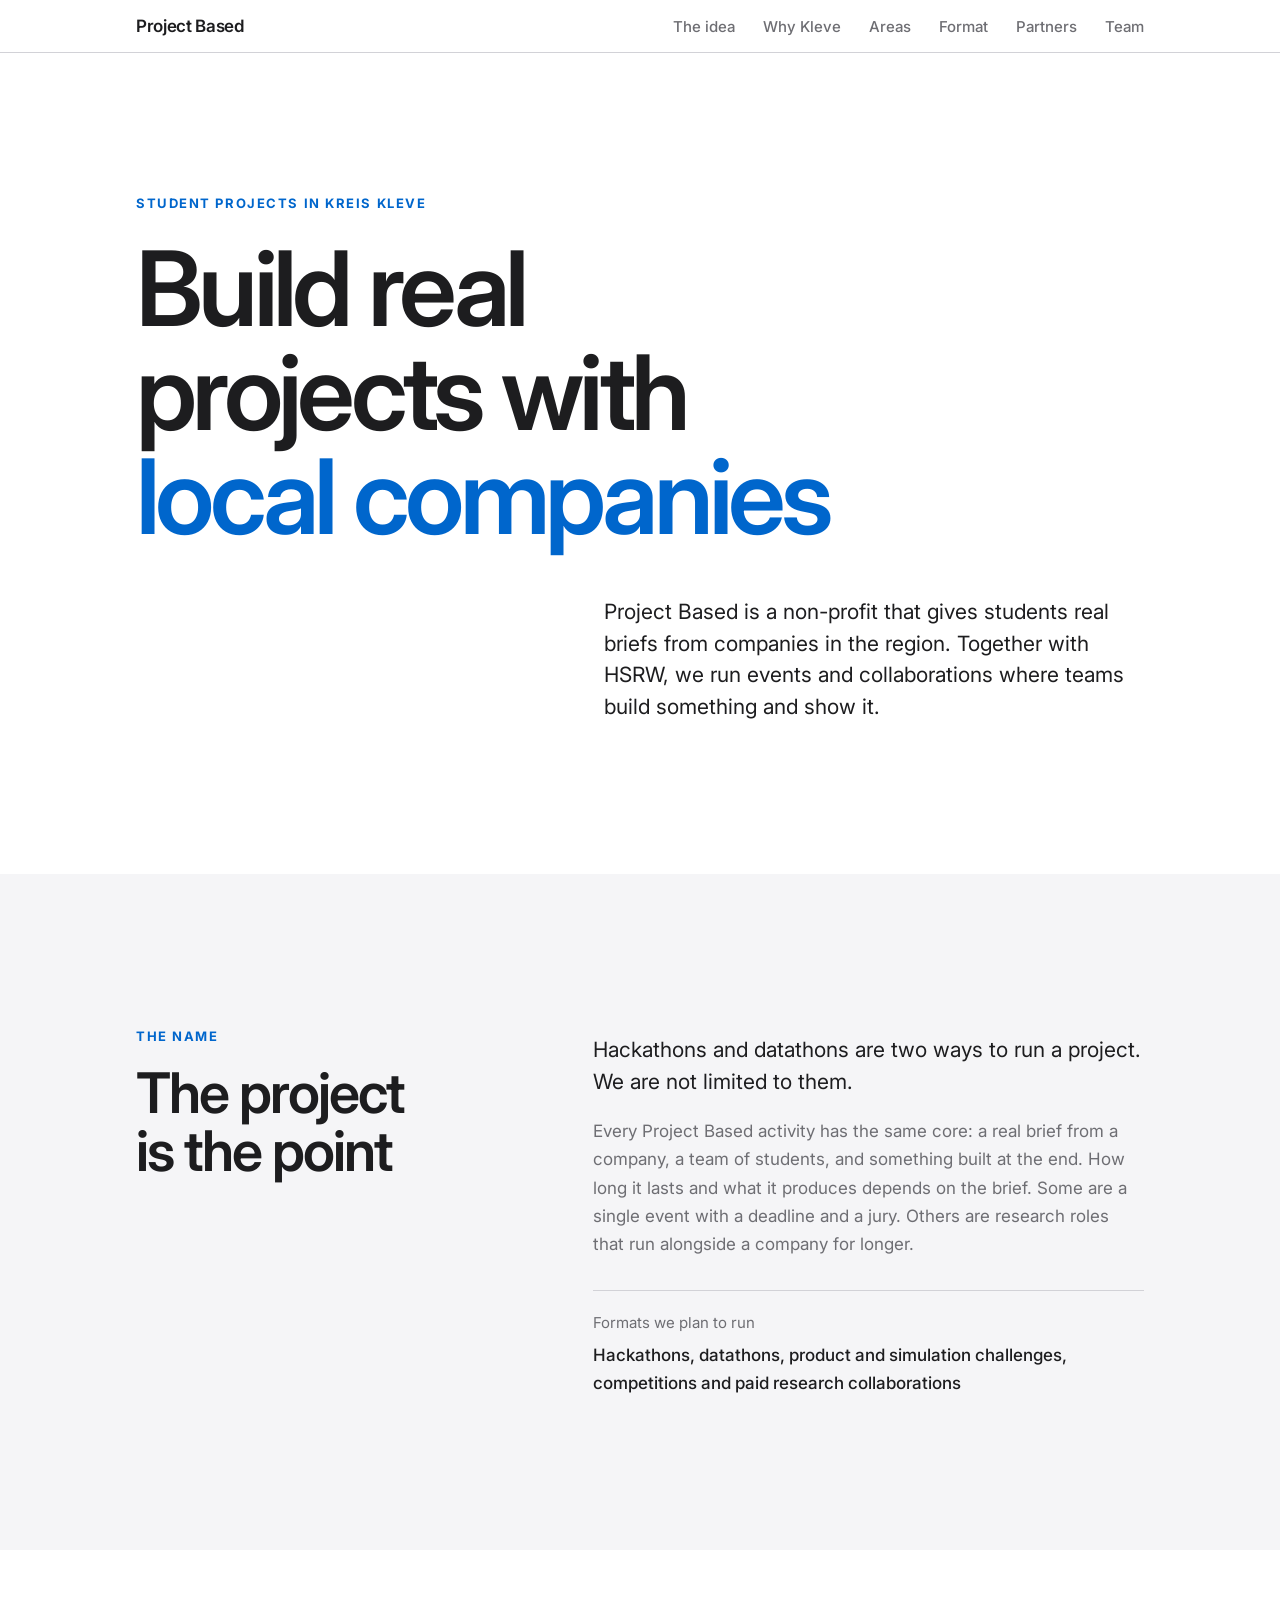
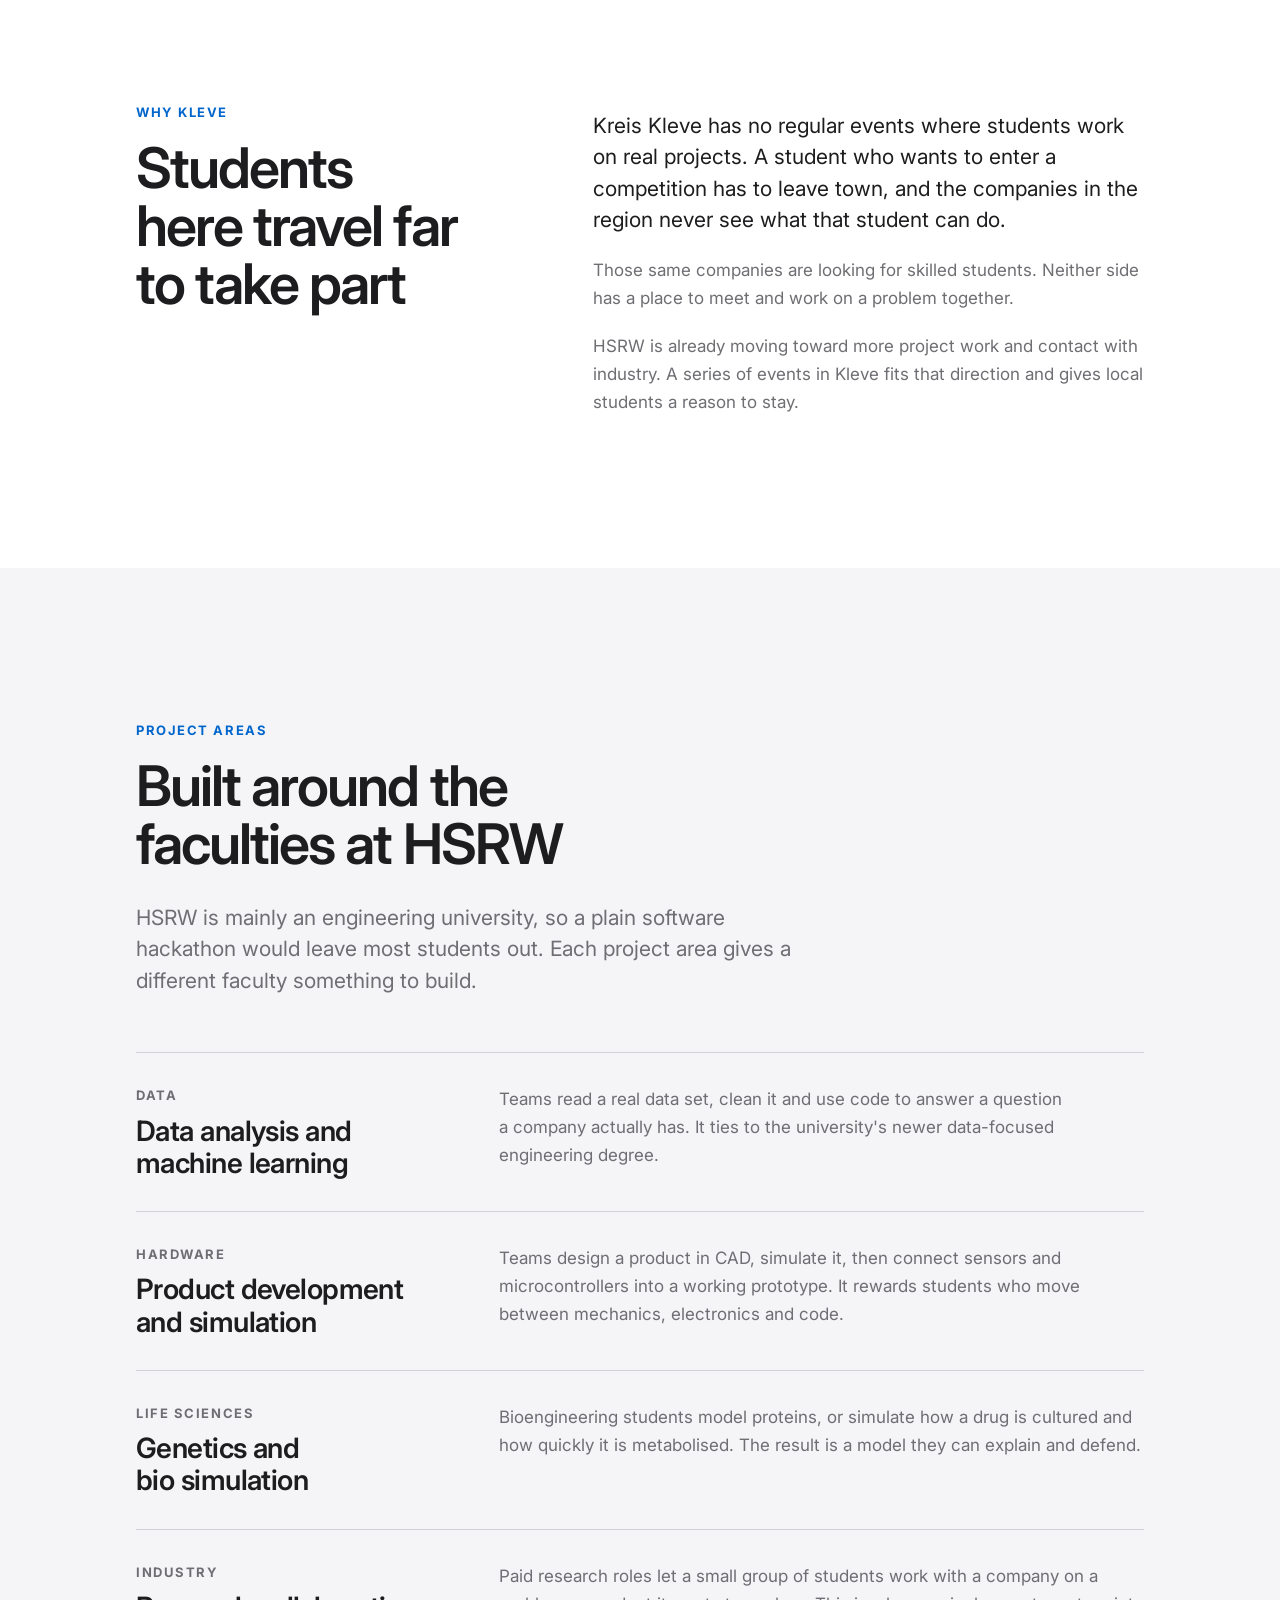
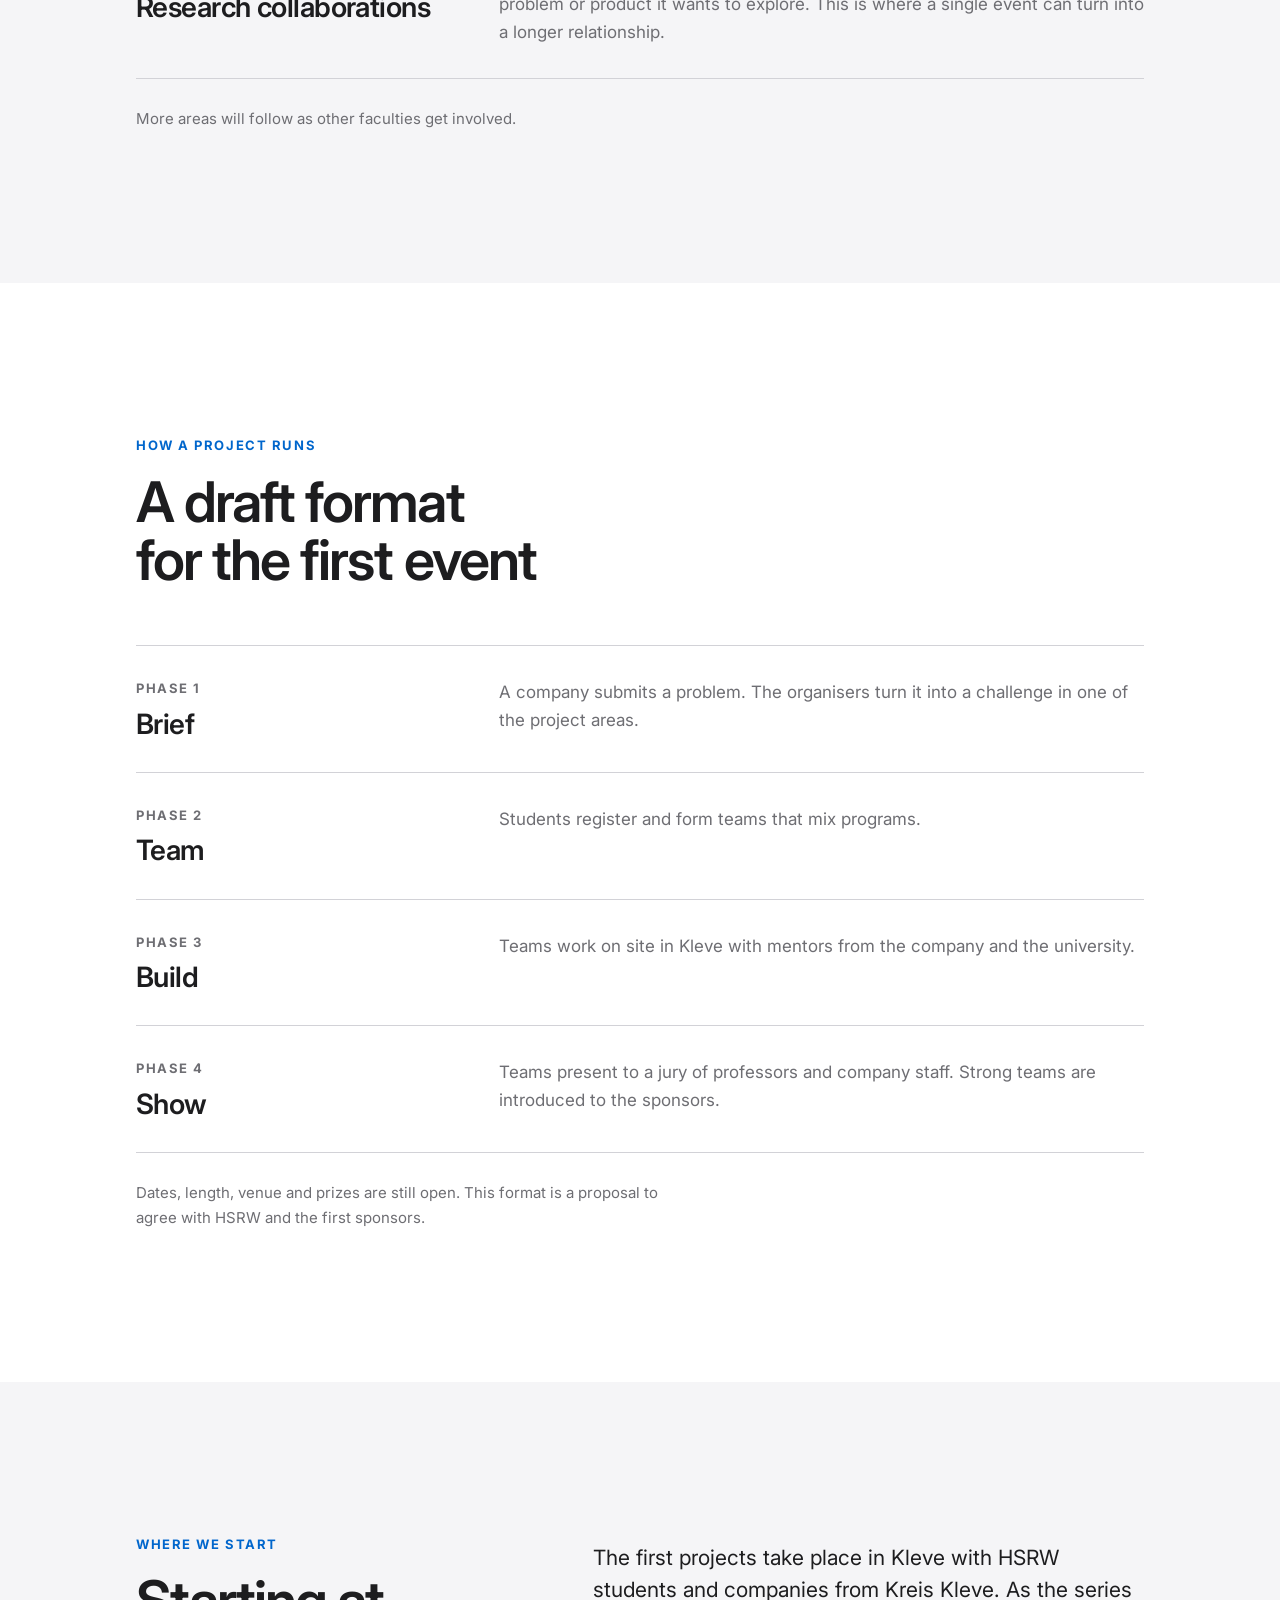
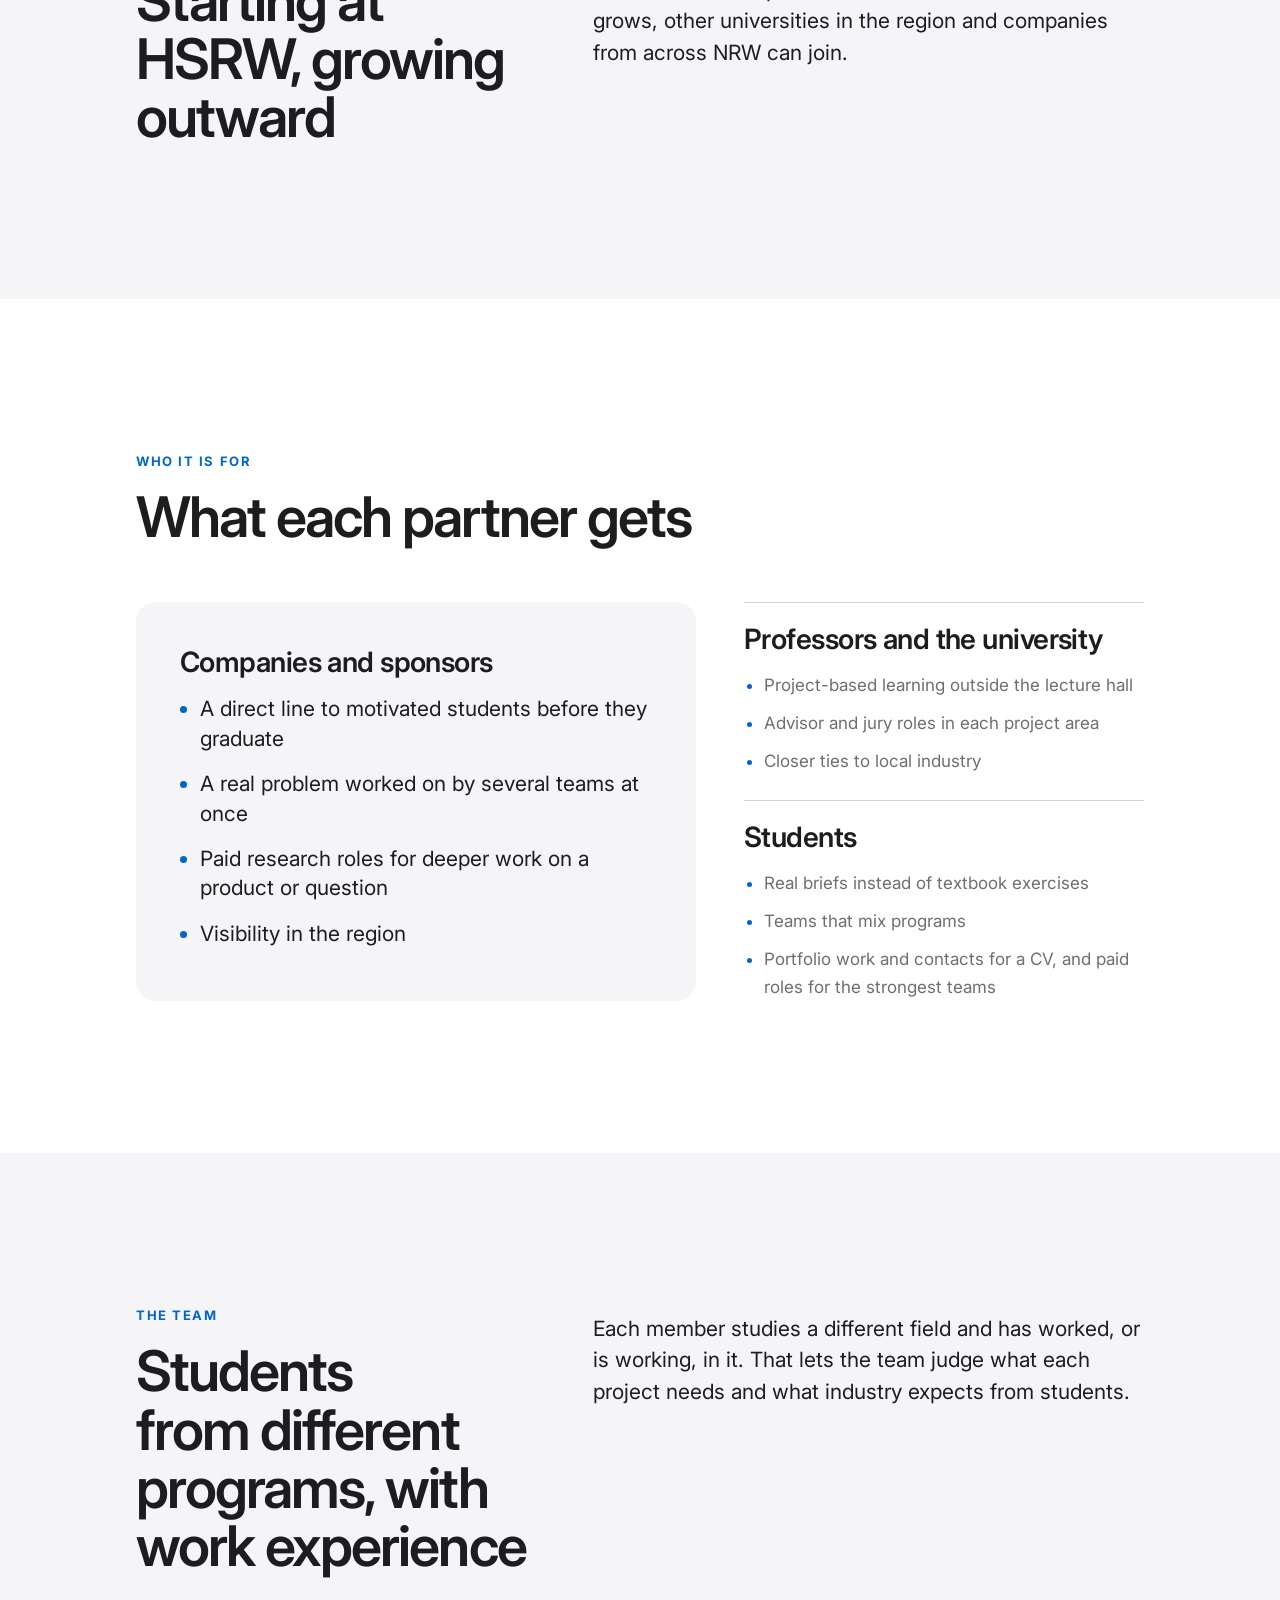
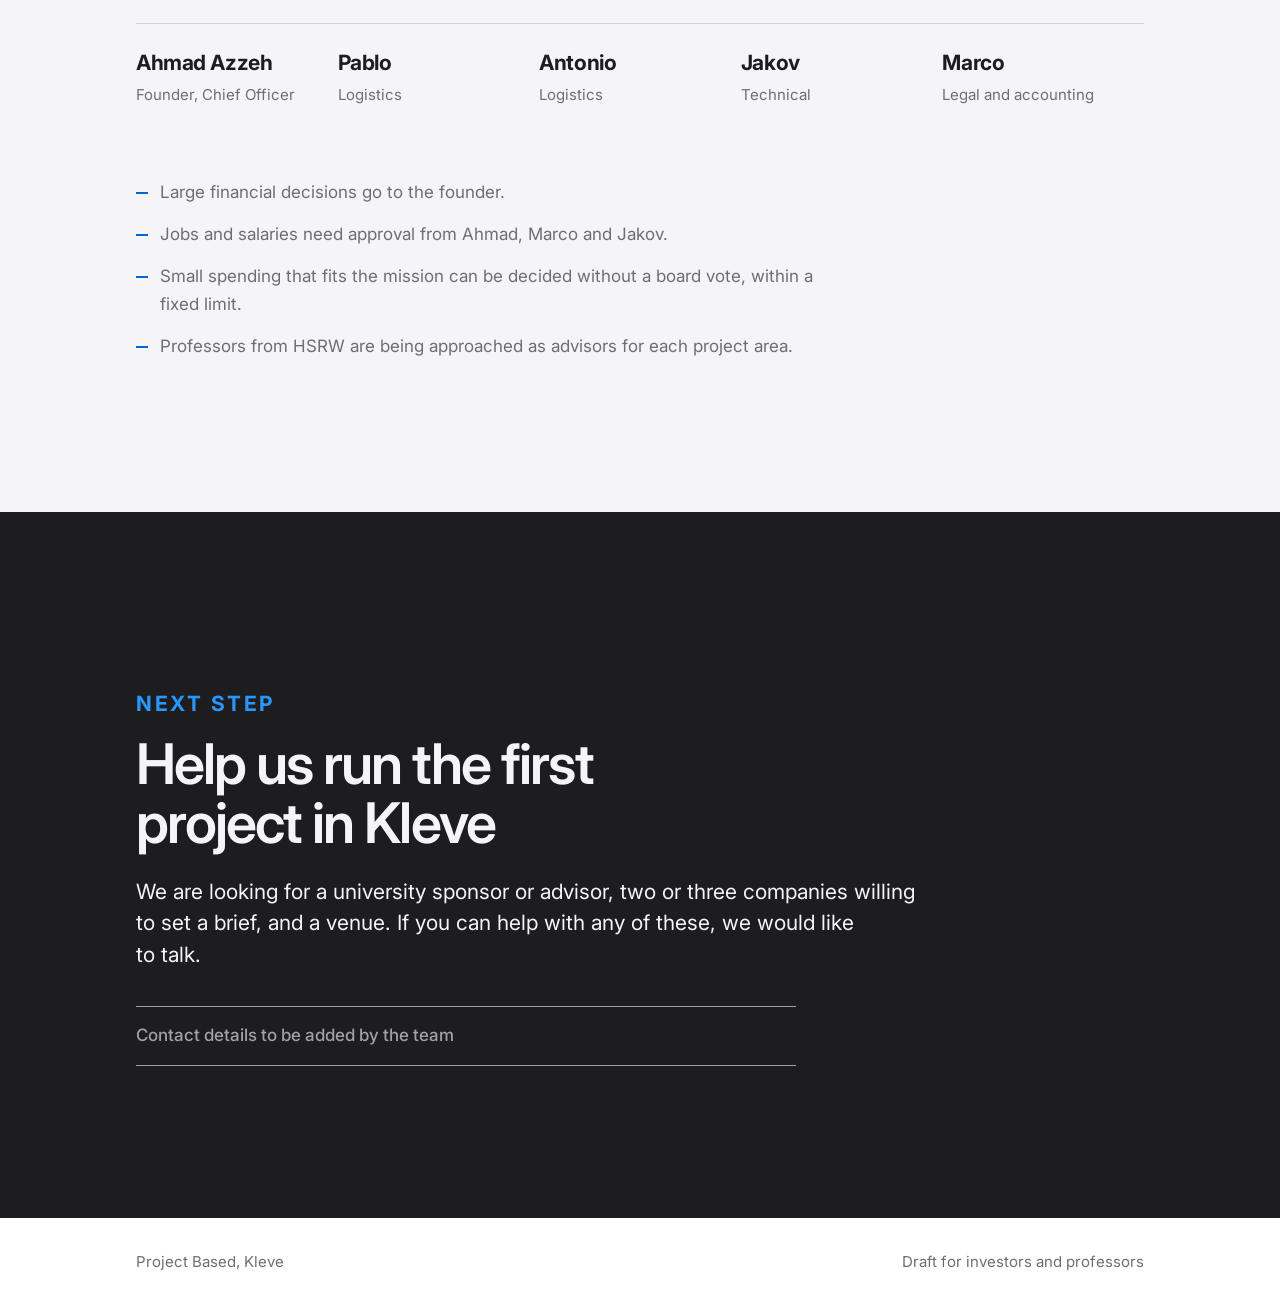
==== index.html @ 2319b828 "Add files via upload" ====
<!doctype html><html><head><meta charset=utf8><meta name=viewport content="width=device-width,initial-scale=1,viewport-fit=cover"><style>:root{color-scheme:light;box-sizing:border-box;padding-top:env(safe-area-inset-top,0px);padding-bottom:env(safe-area-inset-bottom,0px)}html{scroll-padding-top:env(safe-area-inset-top,0px)}body{margin:0;padding:0;font:14px -apple-system,BlinkMacSystemFont,sans-serif;background:#fff;color:#000}img{max-width:100%}[hidden]:not([hidden=until-found i]){display:none!important}</style></head><body>
<title>Project Based</title>
<meta name="claude:viewport-fit-sides" content="cover">
<link rel="preconnect" href="https://fonts.googleapis.com">
<link rel="preconnect" href="https://fonts.gstatic.com" crossorigin>
<link rel="stylesheet" href="https://fonts.googleapis.com/css2?family=Inter:wght@400;500;600&display=swap">
<style>
/* Layout: quiet and spacious. One typeface, large type, long pauses between sections, left-aligned with offset text. Alternating plain and tinted bands. Apple-like neutrals with a single blue accent. */
:root {
  --bg: #FFFFFF;
  --surface: #F5F5F7;
  --fg: #1D1D1F;
  --muted: #6E6E73;
  --line: #D2D2D7;
  --accent: #0066CC;
  --band: #1D1D1F;
  --band-ink: #F5F5F7;
  --band-muted: #A1A1A6;
  --band-accent: #2997FF;
  --font: -apple-system, BlinkMacSystemFont, "SF Pro Display", "SF Pro Text", "Inter", "Segoe UI", system-ui, sans-serif;
  /* type scale */
  --t-sm: 13px; --t-md: 15px; --t-base: 17px; --t-lg: 21px; --t-xl: 28px;
  --t-2xl: clamp(34px, 5.2vw, 56px); --t-hero: clamp(46px, 8.6vw, 104px);
  --gap-section: clamp(88px, 12vw, 152px);
}
@media (prefers-color-scheme: dark) {
  :root:not([data-theme="light"]) {
    --bg: #000000; --surface: #1D1D1F; --fg: #F5F5F7; --muted: #A1A1A6; --line: #424245;
    --accent: #2997FF; --band: #1D1D1F; color-scheme: dark;
  }
}
:root[data-theme="dark"] {
  --bg: #000000; --surface: #1D1D1F; --fg: #F5F5F7; --muted: #A1A1A6; --line: #424245;
  --accent: #2997FF; --band: #1D1D1F; color-scheme: dark;
}

* { box-sizing: border-box; }
html { scroll-behavior: smooth; scroll-padding-top: 72px; }
body {
  background: var(--bg); color: var(--fg);
  font-family: var(--font); font-size: var(--t-base); line-height: 1.65; font-weight: 400;
  -webkit-font-smoothing: antialiased;
}
@media (prefers-reduced-motion: reduce) { html { scroll-behavior: auto; } }
a { color: var(--accent); }
a:focus-visible { outline: 3px solid var(--accent); outline-offset: 3px; }

.wrap {
  max-width: 1040px; margin-inline: auto;
  padding-left: max(16px, env(safe-area-inset-left, 0px));
  padding-right: max(16px, env(safe-area-inset-right, 0px));
}
section { padding-block: var(--gap-section); }
section.tint { background: var(--surface); }
h1, h2, h3 { font-family: var(--font); font-weight: 600; margin: 0; text-wrap: balance; letter-spacing: -0.035em; line-height: 1.04; }
h2 { font-size: var(--t-2xl); margin-top: 16px; }
h3 { font-size: var(--t-xl); letter-spacing: -0.02em; line-height: 1.15; }
p { margin: 0; max-width: 60ch; text-wrap: pretty; }
.label { font-size: var(--t-sm); font-weight: 700; text-transform: uppercase; letter-spacing: 0.12em; color: var(--accent); }
.lead { margin-top: 28px; font-size: var(--t-lg); line-height: 1.5; color: var(--muted); max-width: 52ch; }

/* nav */
body::before { content: ""; position: fixed; inset: 0 0 auto; height: env(safe-area-inset-top, 0px); z-index: 30; background: var(--bg); }
.nav { position: sticky; top: env(safe-area-inset-top, 0px); z-index: 20; background: color-mix(in srgb, var(--bg) 88%, transparent); -webkit-backdrop-filter: blur(14px); backdrop-filter: blur(14px); border-bottom: 1px solid var(--line); }
.nav .wrap { display: flex; align-items: center; gap: 24px; height: 52px; }
.brand { font-weight: 600; font-size: var(--t-base); letter-spacing: -0.02em; white-space: nowrap; color: var(--fg); text-decoration: none; }
.nav ul { display: flex; gap: 28px; list-style: none; margin: 0 0 0 auto; padding: 0; overflow-x: auto; scrollbar-width: none; }
.nav ul::-webkit-scrollbar { display: none; }
.nav li a { font-size: var(--t-md); font-weight: 500; color: var(--muted); text-decoration: none; white-space: nowrap; padding-block: 6px; }
.nav li a:hover { color: var(--fg); }
@media (max-width: 560px) { .nav .wrap { gap: 16px; } .nav ul { gap: 20px; } }

/* hero */
.hero { padding-block: clamp(72px, 11vw, 140px) clamp(88px, 12vw, 152px); position: relative; }
.hero h1 { font-size: var(--t-hero); line-height: 1; letter-spacing: -0.045em; max-width: 12ch; margin-top: 22px; }
.hero h1 span { color: var(--accent); }
.hero .lead { margin: 48px 0 0 auto; width: min(100%, 540px); color: var(--fg); }
@media (max-width: 800px) { .hero .lead { margin-left: 0; margin-top: 36px; } }

/* two-column sections */
.split { display: grid; grid-template-columns: minmax(0, 5fr) minmax(0, 7fr); gap: 64px; }
@media (max-width: 800px) { .split { grid-template-columns: minmax(0, 1fr); gap: 28px; } }
.split .body { display: grid; gap: 20px; align-content: start; padding-top: 8px; color: var(--muted); }
.split .body p:first-child { color: var(--fg); font-size: var(--t-lg); line-height: 1.5; }
.formats { margin-top: 12px; padding-top: 20px; border-top: 1px solid var(--line); color: var(--fg); font-weight: 500; }
.formats span { color: var(--muted); font-weight: 400; display: block; font-size: var(--t-md); margin-bottom: 6px; }

/* ruled rows */
.rows { margin-top: 56px; }
.row { display: grid; grid-template-columns: minmax(0, 4fr) minmax(0, 8fr); gap: 40px; padding-block: 32px; border-top: 1px solid var(--line); }
.row:last-child { border-bottom: 1px solid var(--line); }
.row .tag { display: block; margin-bottom: 8px; font-size: var(--t-sm); font-weight: 700; text-transform: uppercase; letter-spacing: 0.12em; color: var(--muted); }
.row p { color: var(--muted); }
@media (max-width: 800px) { .row { grid-template-columns: minmax(0, 1fr); gap: 12px; } }
.note { margin-top: 28px; font-size: var(--t-md); color: var(--muted); }

/* partners */
.bento { margin-top: 56px; display: grid; grid-template-columns: minmax(0, 7fr) minmax(0, 5fr); gap: 24px 48px; }
.bento > div { min-width: 0; }
.bento .big { grid-row: span 2; background: var(--surface); border-radius: 20px; padding: clamp(24px, 4vw, 44px); }
.bento .small { padding-top: 20px; border-top: 1px solid var(--line); }
.bento h3 { margin-bottom: 16px; }
.bento ul { margin: 0; padding-left: 20px; display: grid; gap: 10px; color: var(--muted); }
.bento li::marker { color: var(--accent); }
.bento .big ul { gap: 16px; font-size: var(--t-lg); line-height: 1.4; color: var(--fg); }
@media (max-width: 800px) { .bento { grid-template-columns: minmax(0, 1fr); } .bento .big { grid-row: auto; } }

/* team */
.team { margin-top: 48px; display: grid; grid-template-columns: repeat(auto-fit, minmax(190px, 1fr)); gap: 0; }
.team > div { padding: 22px 20px 22px 0; border-top: 1px solid var(--line); min-width: 0; }
.team .who { font-weight: 700; font-size: var(--t-lg); letter-spacing: -0.02em; }
.team .role { margin-top: 2px; color: var(--muted); font-size: var(--t-md); }
.rules { margin: 48px 0 0; padding: 0; list-style: none; display: grid; gap: 14px; max-width: 62ch; color: var(--muted); }
.rules li { padding-left: 24px; position: relative; }
.rules li::before { content: ""; position: absolute; left: 0; top: 0.85em; width: 12px; height: 2px; background: var(--accent); }

/* contact */
.contact { background: var(--band); color: var(--band-ink); }
.contact .label { color: var(--band-accent); }
.contact h2 { color: var(--band-ink); }
.contact h2 { max-width: 15ch; }
.contact p { margin-top: 24px; font-size: var(--t-lg); line-height: 1.5; }
.contact .contact-box { margin-top: 36px; padding-block: 16px; border-top: 1px solid var(--band-muted); border-bottom: 1px solid var(--band-muted); color: var(--band-muted); font-size: var(--t-base); font-weight: 500; }
footer { padding-block: 32px; font-size: var(--t-md); color: var(--muted); }
footer .wrap { display: flex; flex-wrap: wrap; gap: 8px 24px; justify-content: space-between; }
</style>

<header class="nav">
  <div class="wrap">
    <a class="brand" href="#top">Project Based</a>
    <ul>
      <li><a href="#name">The idea</a></li>
      <li><a href="#why">Why Kleve</a></li>
      <li><a href="#areas">Areas</a></li>
      <li><a href="#format">Format</a></li>
      <li><a href="#partners">Partners</a></li>
      <li><a href="#team">Team</a></li>
    </ul>
  </div>
</header>

<main id="top">
  <section class="hero">
    <div class="wrap">
      <p class="label">Student projects in Kreis Kleve</p>
      <h1>Build real projects with <span>local companies</span></h1>
      <p class="lead">Project Based is a non-profit that gives students real briefs from companies in the region. Together with HSRW, we run events and collaborations where teams build something and show it.</p>
    </div>
  </section>

  <section class="tint" id="name">
    <div class="wrap split">
      <div>
        <p class="label">The name</p>
        <h2>The project is the point</h2>
      </div>
      <div class="body">
        <p>Hackathons and datathons are two ways to run a project. We are not limited to them.</p>
        <p>Every Project Based activity has the same core: a real brief from a company, a team of students, and something built at the end. How long it lasts and what it produces depends on the brief. Some are a single event with a deadline and a jury. Others are research roles that run alongside a company for longer.</p>
        <div class="formats">
          <span>Formats we plan to run</span>
          Hackathons, datathons, product and simulation challenges, competitions and paid research collaborations
        </div>
      </div>
    </div>
  </section>

  <section id="why">
    <div class="wrap split">
      <div>
        <p class="label">Why Kleve</p>
        <h2>Students here travel far to take part</h2>
      </div>
      <div class="body">
        <p>Kreis Kleve has no regular events where students work on real projects. A student who wants to enter a competition has to leave town, and the companies in the region never see what that student can do.</p>
        <p>Those same companies are looking for skilled students. Neither side has a place to meet and work on a problem together.</p>
        <p>HSRW is already moving toward more project work and contact with industry. A series of events in Kleve fits that direction and gives local students a reason to stay.</p>
      </div>
    </div>
  </section>

  <section class="tint" id="areas">
    <div class="wrap">
      <p class="label">Project areas</p>
      <h2 style="max-width:18ch">Built around the faculties at HSRW</h2>
      <p class="lead">HSRW is mainly an engineering university, so a plain software hackathon would leave most students out. Each project area gives a different faculty something to build.</p>

      <div class="rows">
        <article class="row">
          <div><span class="tag">Data</span><h3>Data analysis and machine learning</h3></div>
          <p>Teams read a real data set, clean it and use code to answer a question a company actually has. It ties to the university's newer data-focused engineering degree.</p>
        </article>
        <article class="row">
          <div><span class="tag">Hardware</span><h3>Product development and simulation</h3></div>
          <p>Teams design a product in CAD, simulate it, then connect sensors and microcontrollers into a working prototype. It rewards students who move between mechanics, electronics and code.</p>
        </article>
        <article class="row">
          <div><span class="tag">Life sciences</span><h3>Genetics and bio simulation</h3></div>
          <p>Bioengineering students model proteins, or simulate how a drug is cultured and how quickly it is metabolised. The result is a model they can explain and defend.</p>
        </article>
        <article class="row">
          <div><span class="tag">Industry</span><h3>Research collaborations</h3></div>
          <p>Paid research roles let a small group of students work with a company on a problem or product it wants to explore. This is where a single event can turn into a longer relationship.</p>
        </article>
      </div>
      <p class="note">More areas will follow as other faculties get involved.</p>
    </div>
  </section>

  <section id="format">
    <div class="wrap">
      <p class="label">How a project runs</p>
      <h2 style="max-width:18ch">A draft format for the first event</h2>
      <div class="rows">
        <div class="row"><div><span class="tag">Phase 1</span><h3>Brief</h3></div><p>A company submits a problem. The organisers turn it into a challenge in one of the project areas.</p></div>
        <div class="row"><div><span class="tag">Phase 2</span><h3>Team</h3></div><p>Students register and form teams that mix programs.</p></div>
        <div class="row"><div><span class="tag">Phase 3</span><h3>Build</h3></div><p>Teams work on site in Kleve with mentors from the company and the university.</p></div>
        <div class="row"><div><span class="tag">Phase 4</span><h3>Show</h3></div><p>Teams present to a jury of professors and company staff. Strong teams are introduced to the sponsors.</p></div>
      </div>
      <p class="note">Dates, length, venue and prizes are still open. This format is a proposal to agree with HSRW and the first sponsors.</p>
    </div>
  </section>

  <section class="tint" id="start">
    <div class="wrap split">
      <div>
        <p class="label">Where we start</p>
        <h2>Starting at HSRW, growing outward</h2>
      </div>
      <div class="body">
        <p>The first projects take place in Kleve with HSRW students and companies from Kreis Kleve. As the series grows, other universities in the region and companies from across NRW can join.</p>
      </div>
    </div>
  </section>

  <section id="partners">
    <div class="wrap">
      <p class="label">Who it is for</p>
      <h2 style="max-width:18ch">What each partner gets</h2>
      <div class="bento">
        <div class="big">
          <h3>Companies and sponsors</h3>
          <ul>
            <li>A direct line to motivated students before they graduate</li>
            <li>A real problem worked on by several teams at once</li>
            <li>Paid research roles for deeper work on a product or question</li>
            <li>Visibility in the region</li>
          </ul>
        </div>
        <div class="small">
          <h3>Professors and the university</h3>
          <ul>
            <li>Project-based learning outside the lecture hall</li>
            <li>Advisor and jury roles in each project area</li>
            <li>Closer ties to local industry</li>
          </ul>
        </div>
        <div class="small">
          <h3>Students</h3>
          <ul>
            <li>Real briefs instead of textbook exercises</li>
            <li>Teams that mix programs</li>
            <li>Portfolio work and contacts for a CV, and paid roles for the strongest teams</li>
          </ul>
        </div>
      </div>
    </div>
  </section>

  <section class="tint" id="team">
    <div class="wrap split">
      <div>
        <p class="label">The team</p>
        <h2>Students from different programs, with work experience</h2>
      </div>
      <div class="body">
        <p>Each member studies a different field and has worked, or is working, in it. That lets the team judge what each project needs and what industry expects from students.</p>
      </div>
    </div>
    <div class="wrap">
      <div class="team">
        <div><div class="who">Ahmad Azzeh</div><div class="role">Founder, Chief Officer</div></div>
        <div><div class="who">Pablo</div><div class="role">Logistics</div></div>
        <div><div class="who">Antonio</div><div class="role">Logistics</div></div>
        <div><div class="who">Jakov</div><div class="role">Technical</div></div>
        <div><div class="who">Marco</div><div class="role">Legal and accounting</div></div>
      </div>
      <ul class="rules">
        <li>Large financial decisions go to the founder.</li>
        <li>Jobs and salaries need approval from Ahmad, Marco and Jakov.</li>
        <li>Small spending that fits the mission can be decided without a board vote, within a fixed limit.</li>
        <li>Professors from HSRW are being approached as advisors for each project area.</li>
      </ul>
    </div>
  </section>

  <section class="contact" id="contact">
    <div class="wrap">
      <p class="label">Next step</p>
      <h2>Help us run the first project in Kleve</h2>
      <p>We are looking for a university sponsor or advisor, two or three companies willing to set a brief, and a venue. If you can help with any of these, we would like to talk.</p>
      <p class="contact-box">Contact details to be added by the team</p>
    </div>
  </section>
</main>

<footer>
  <div class="wrap">
    <span>Project Based, Kleve</span>
    <span>Draft for investors and professors</span>
  </div>
</footer>

</body></html>
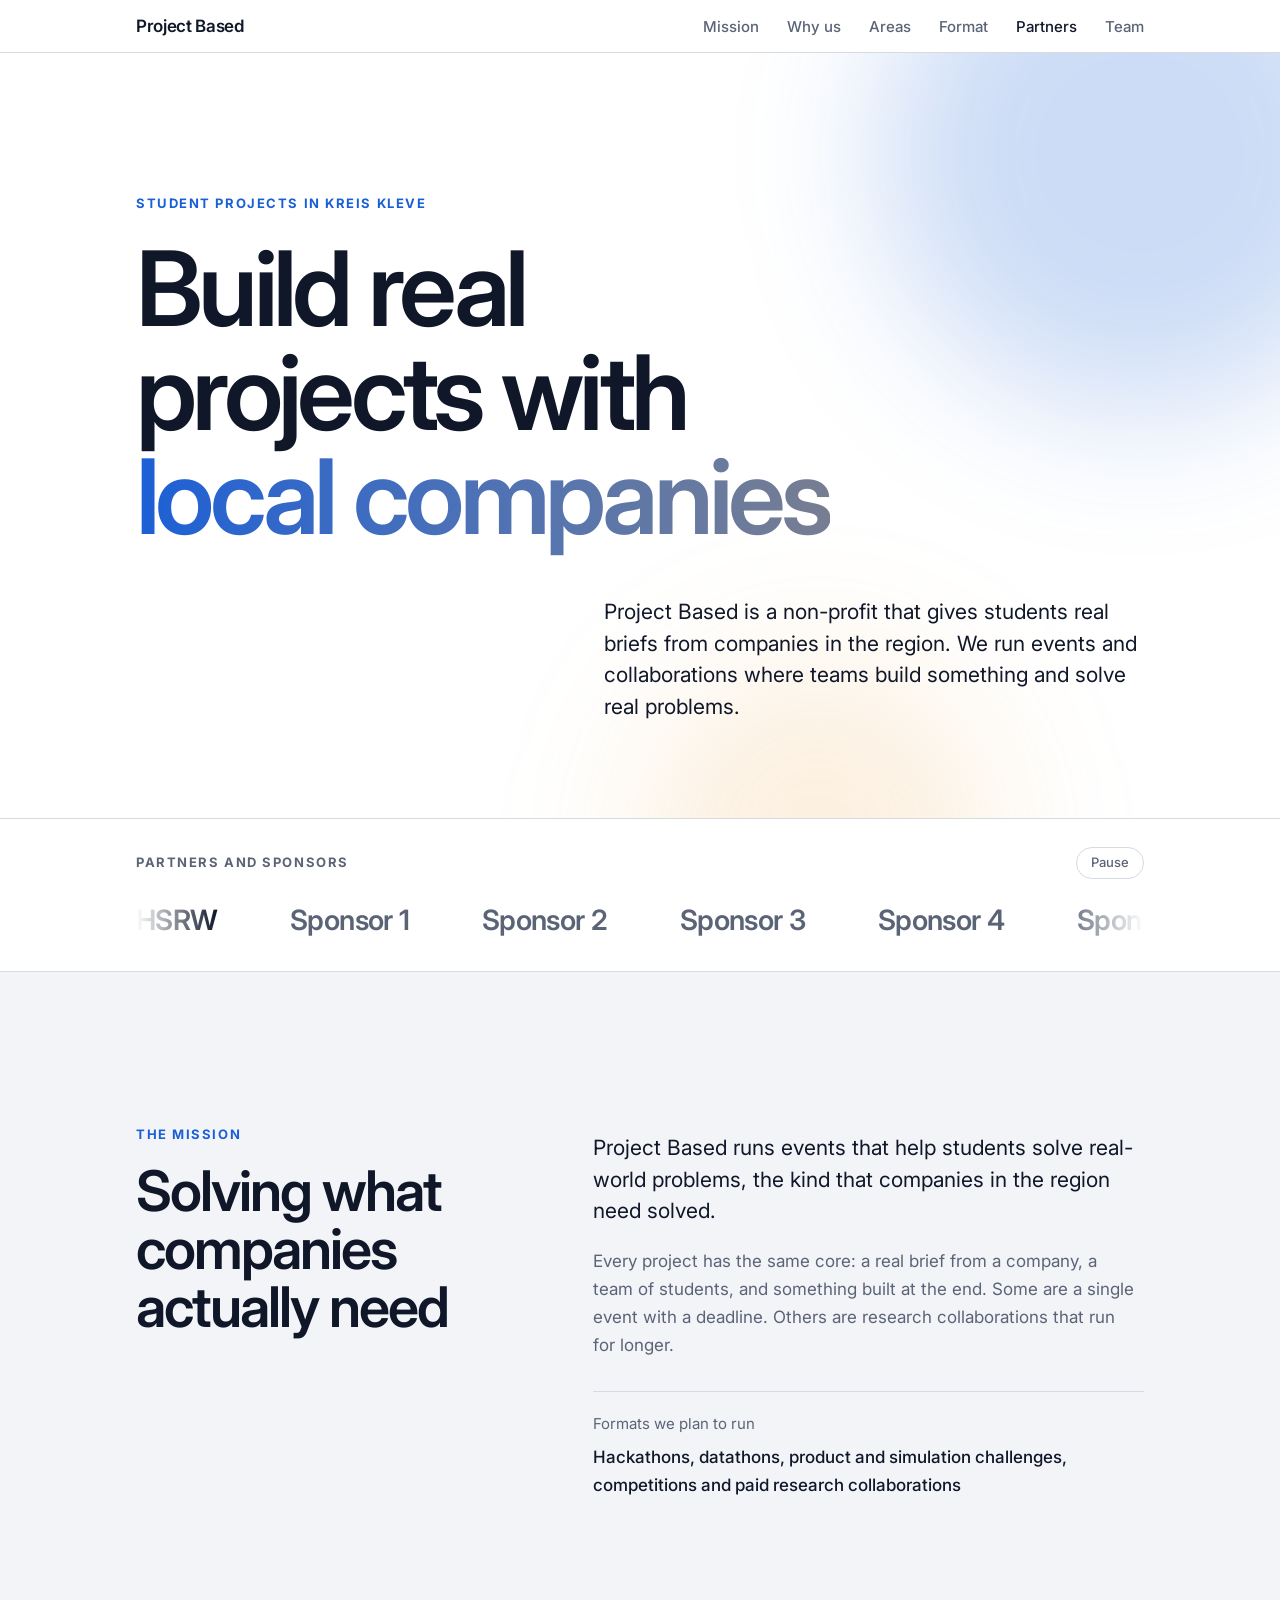
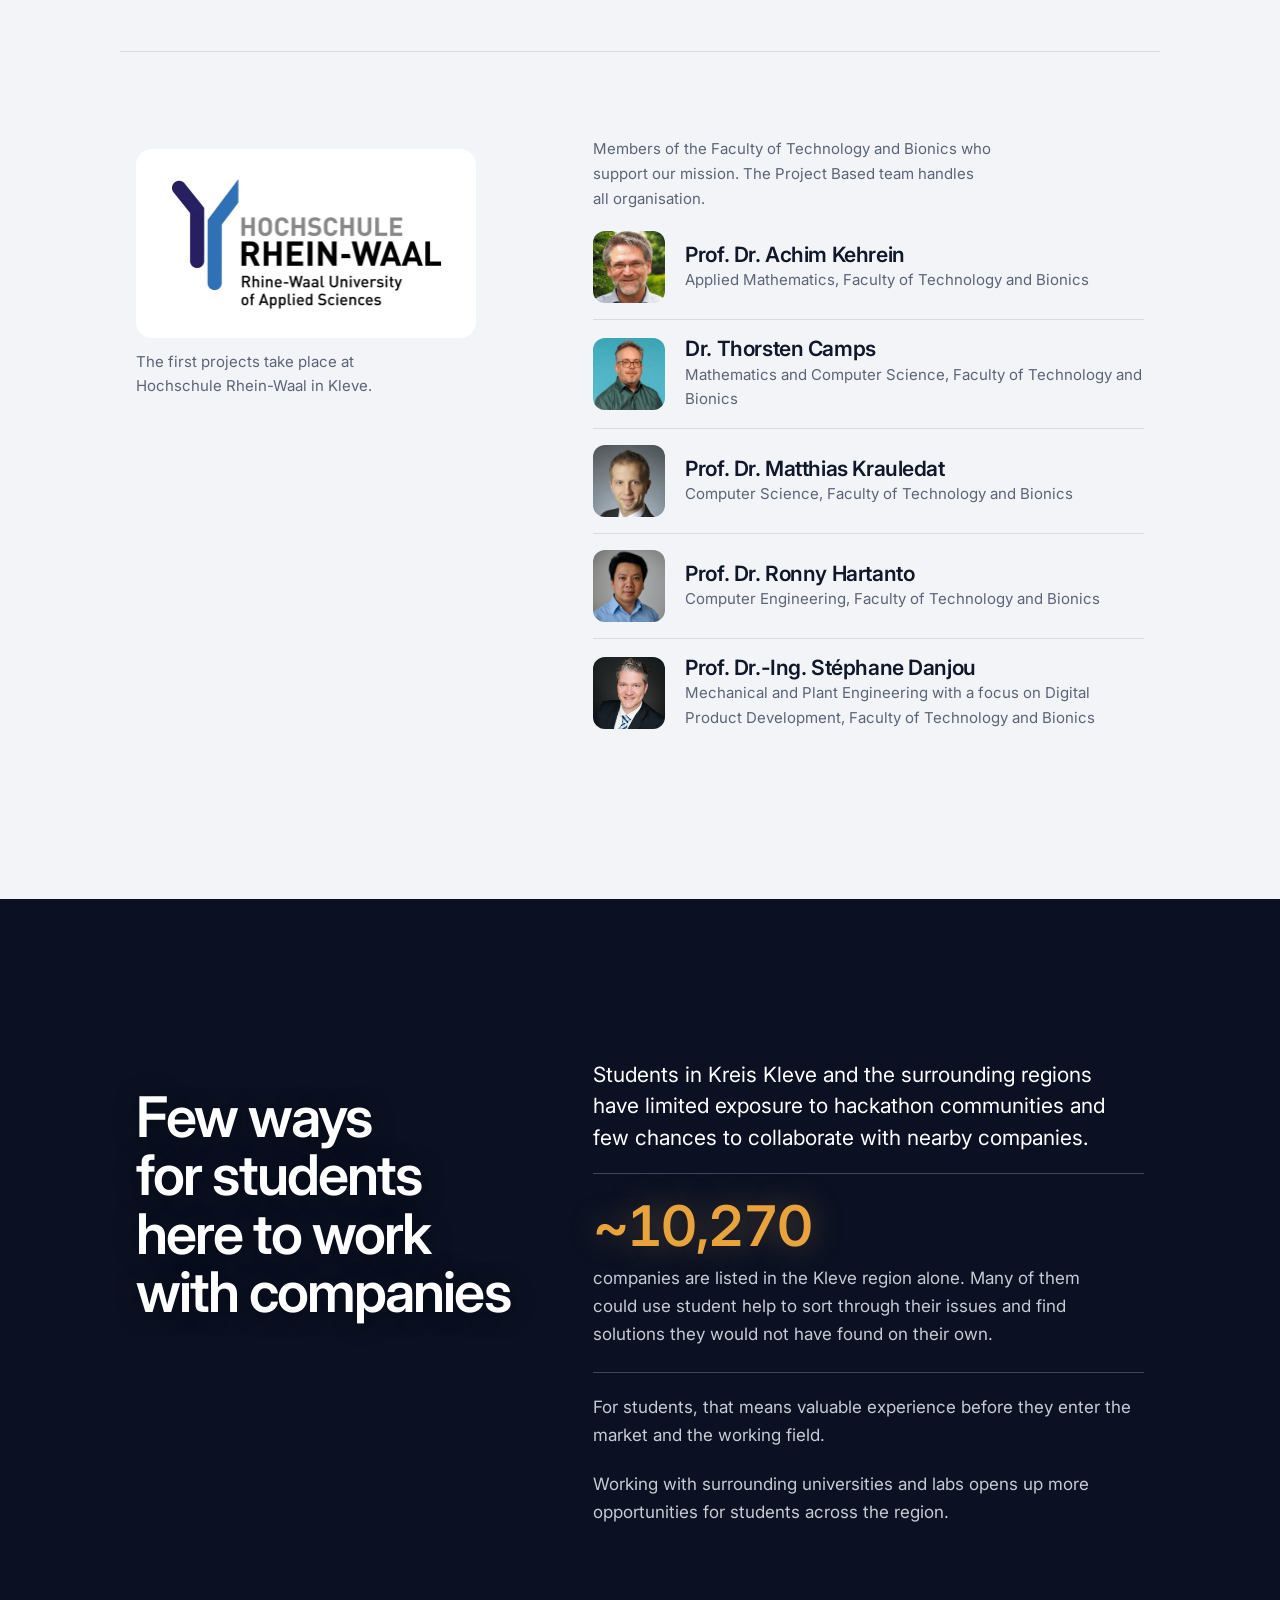
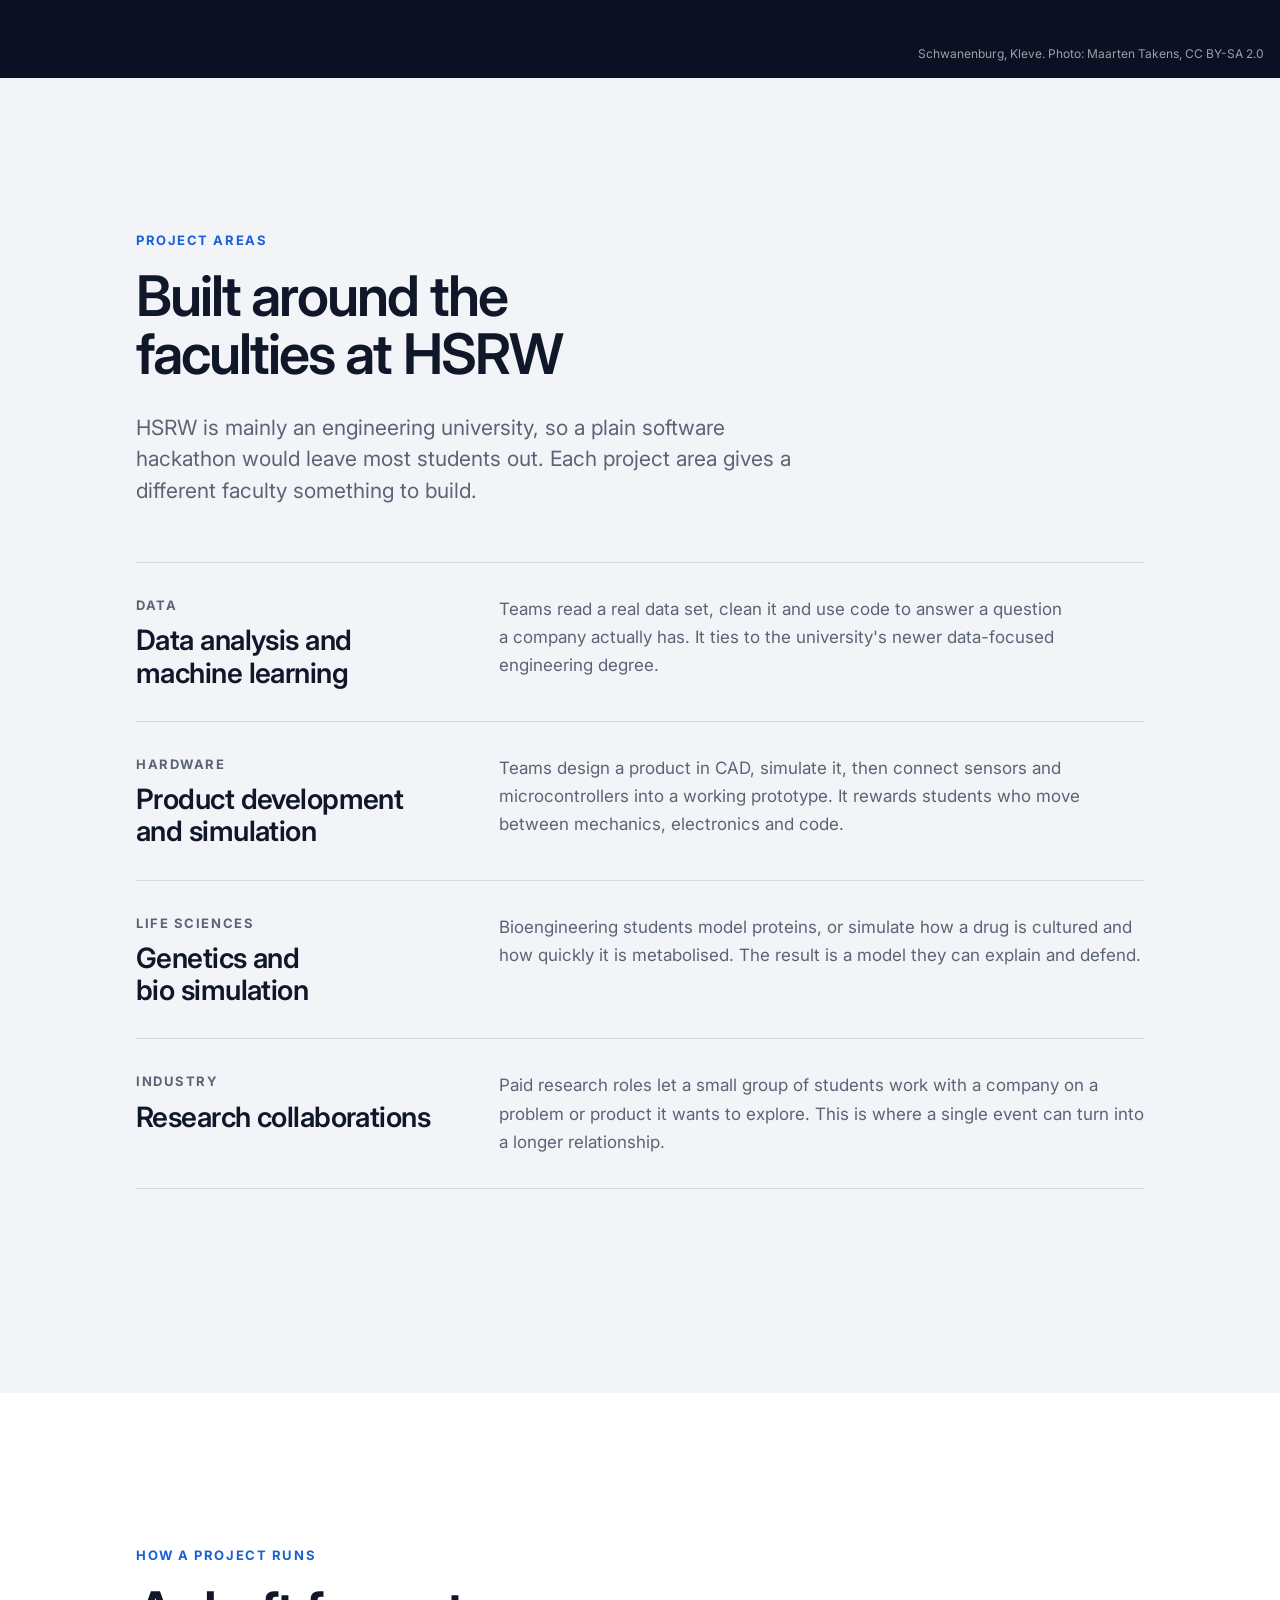
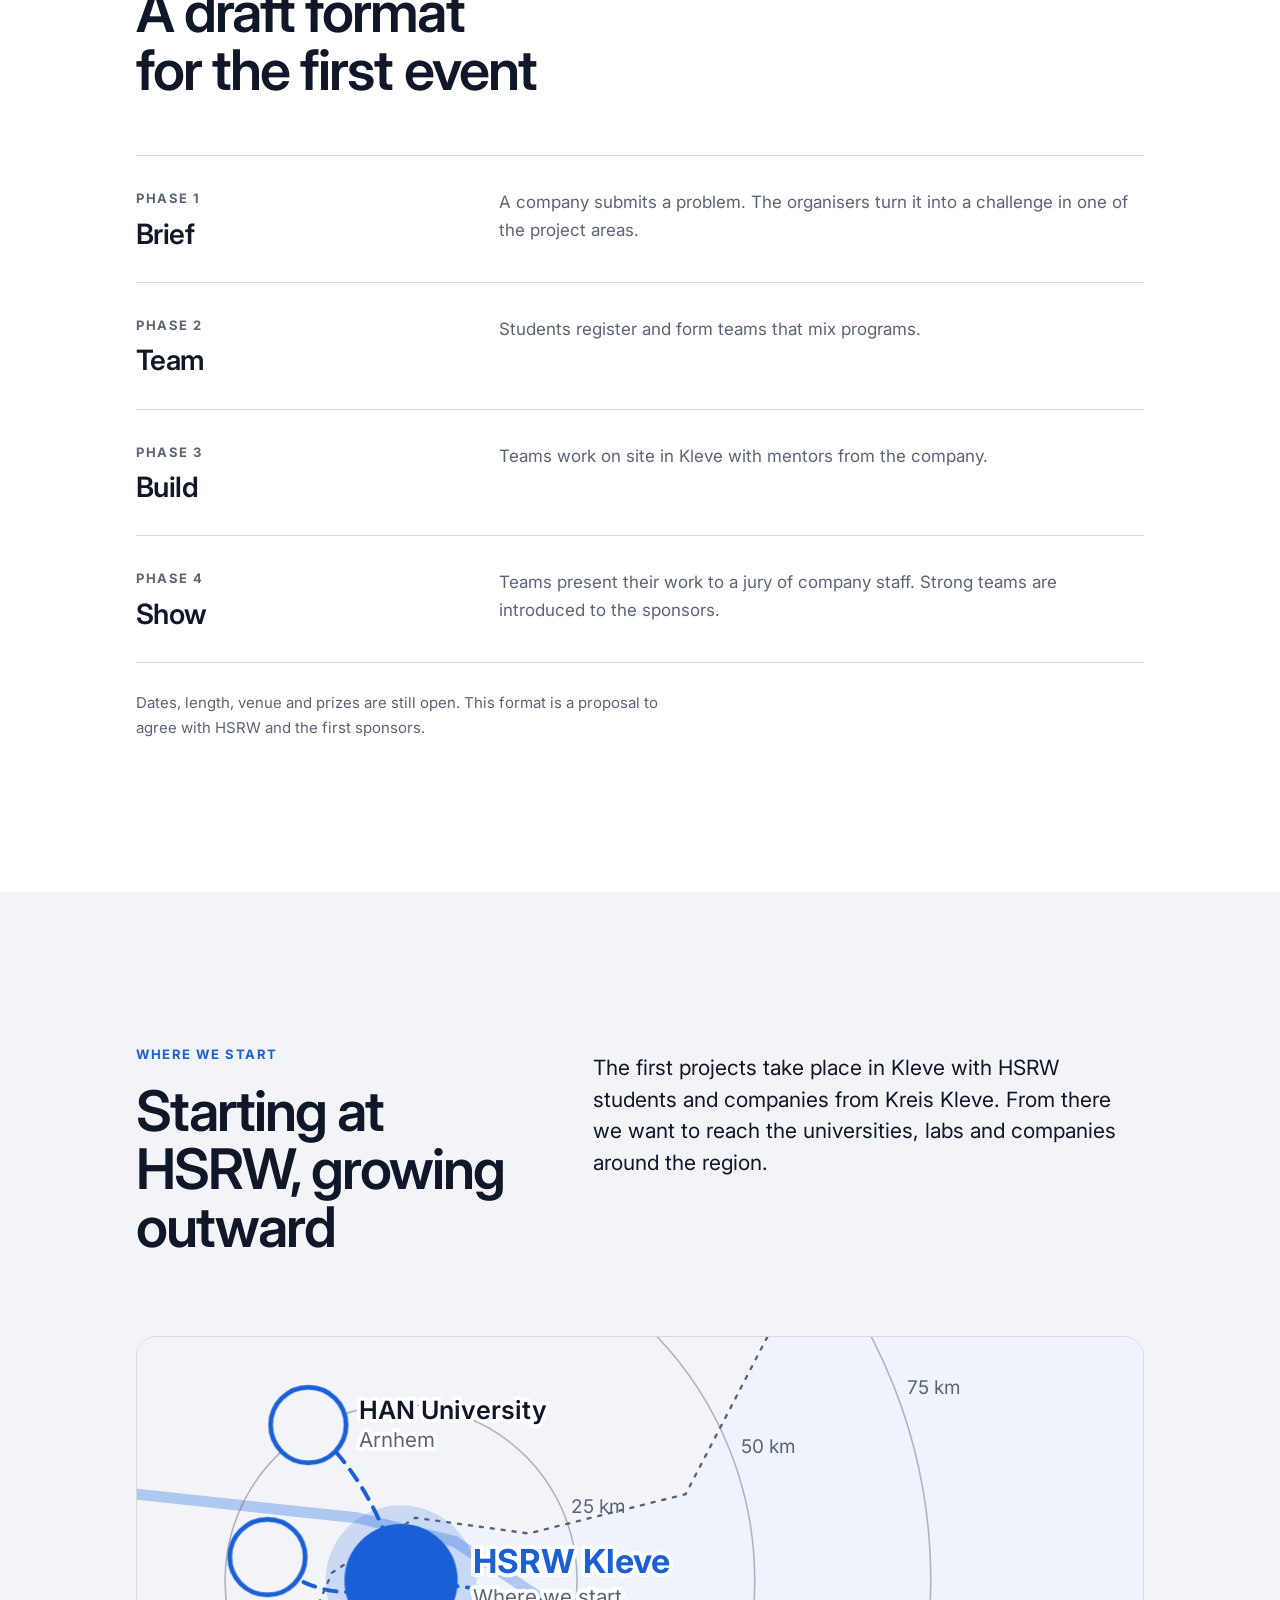
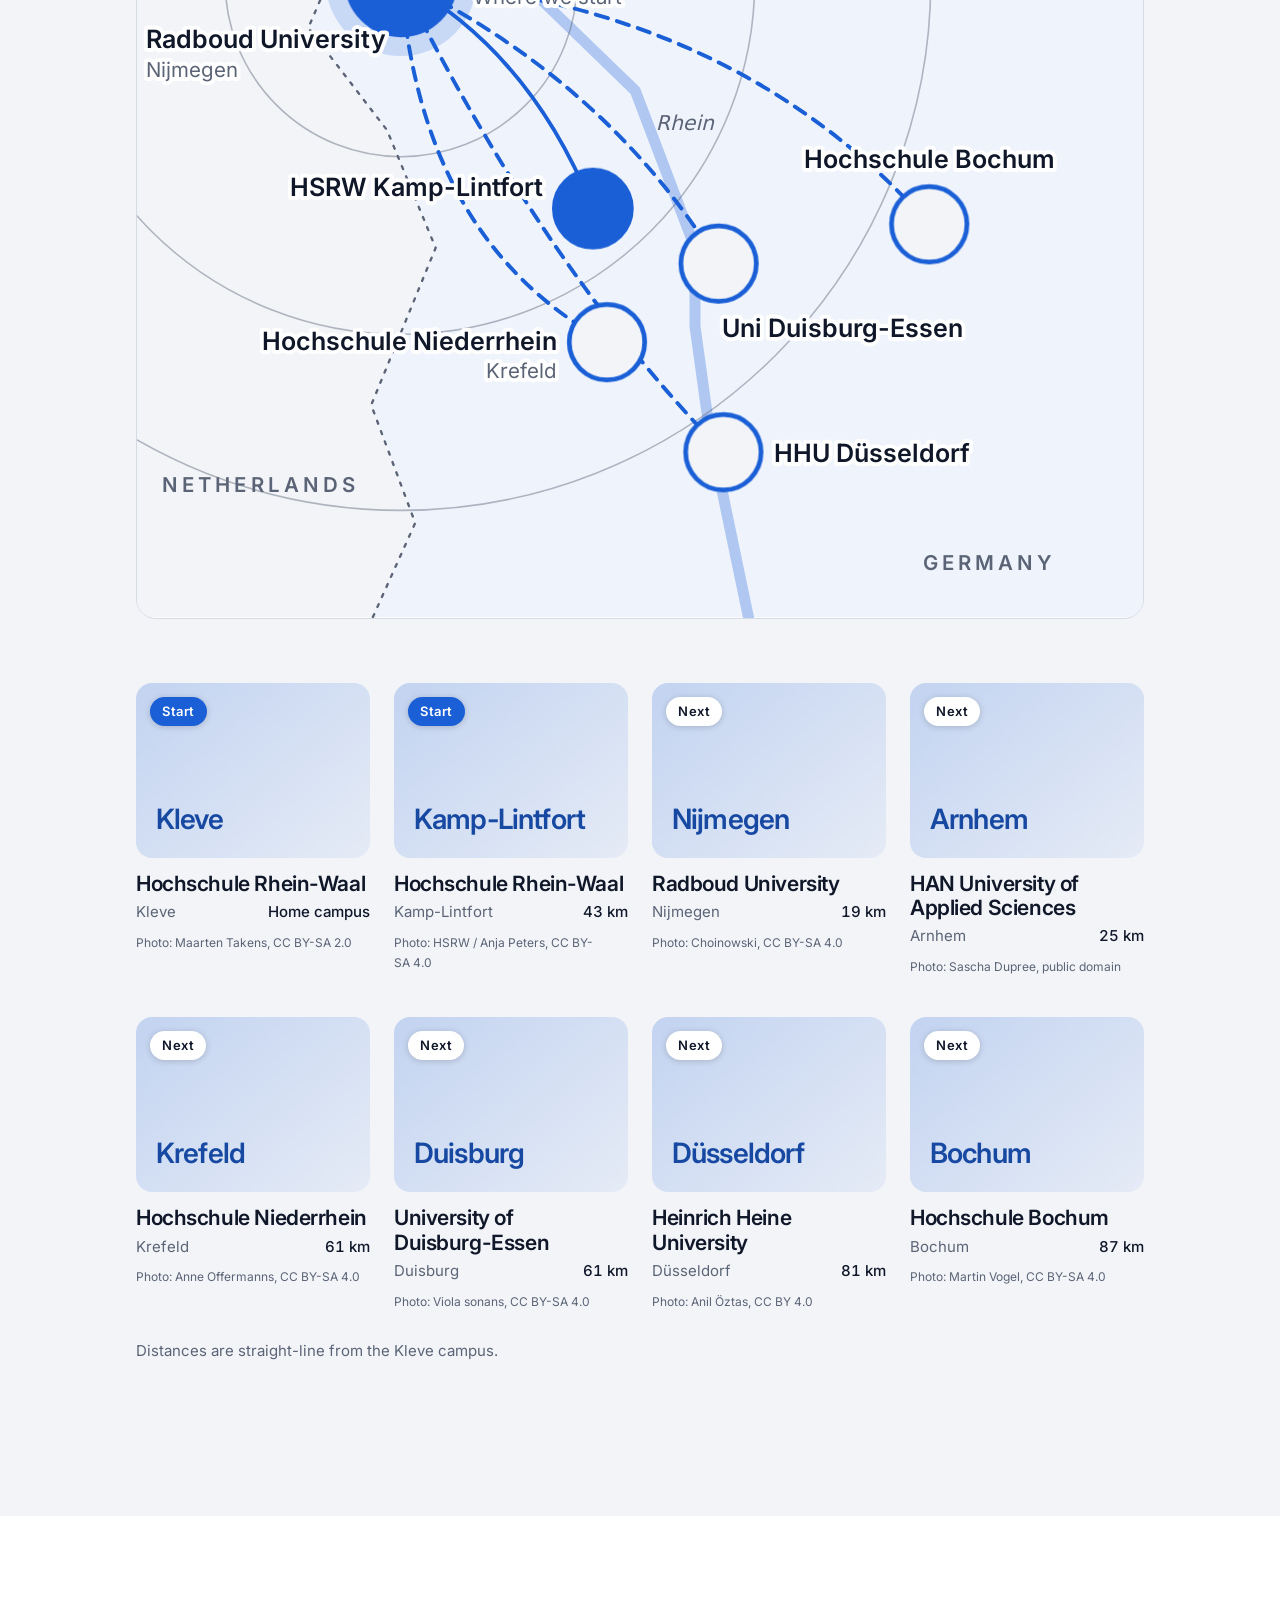
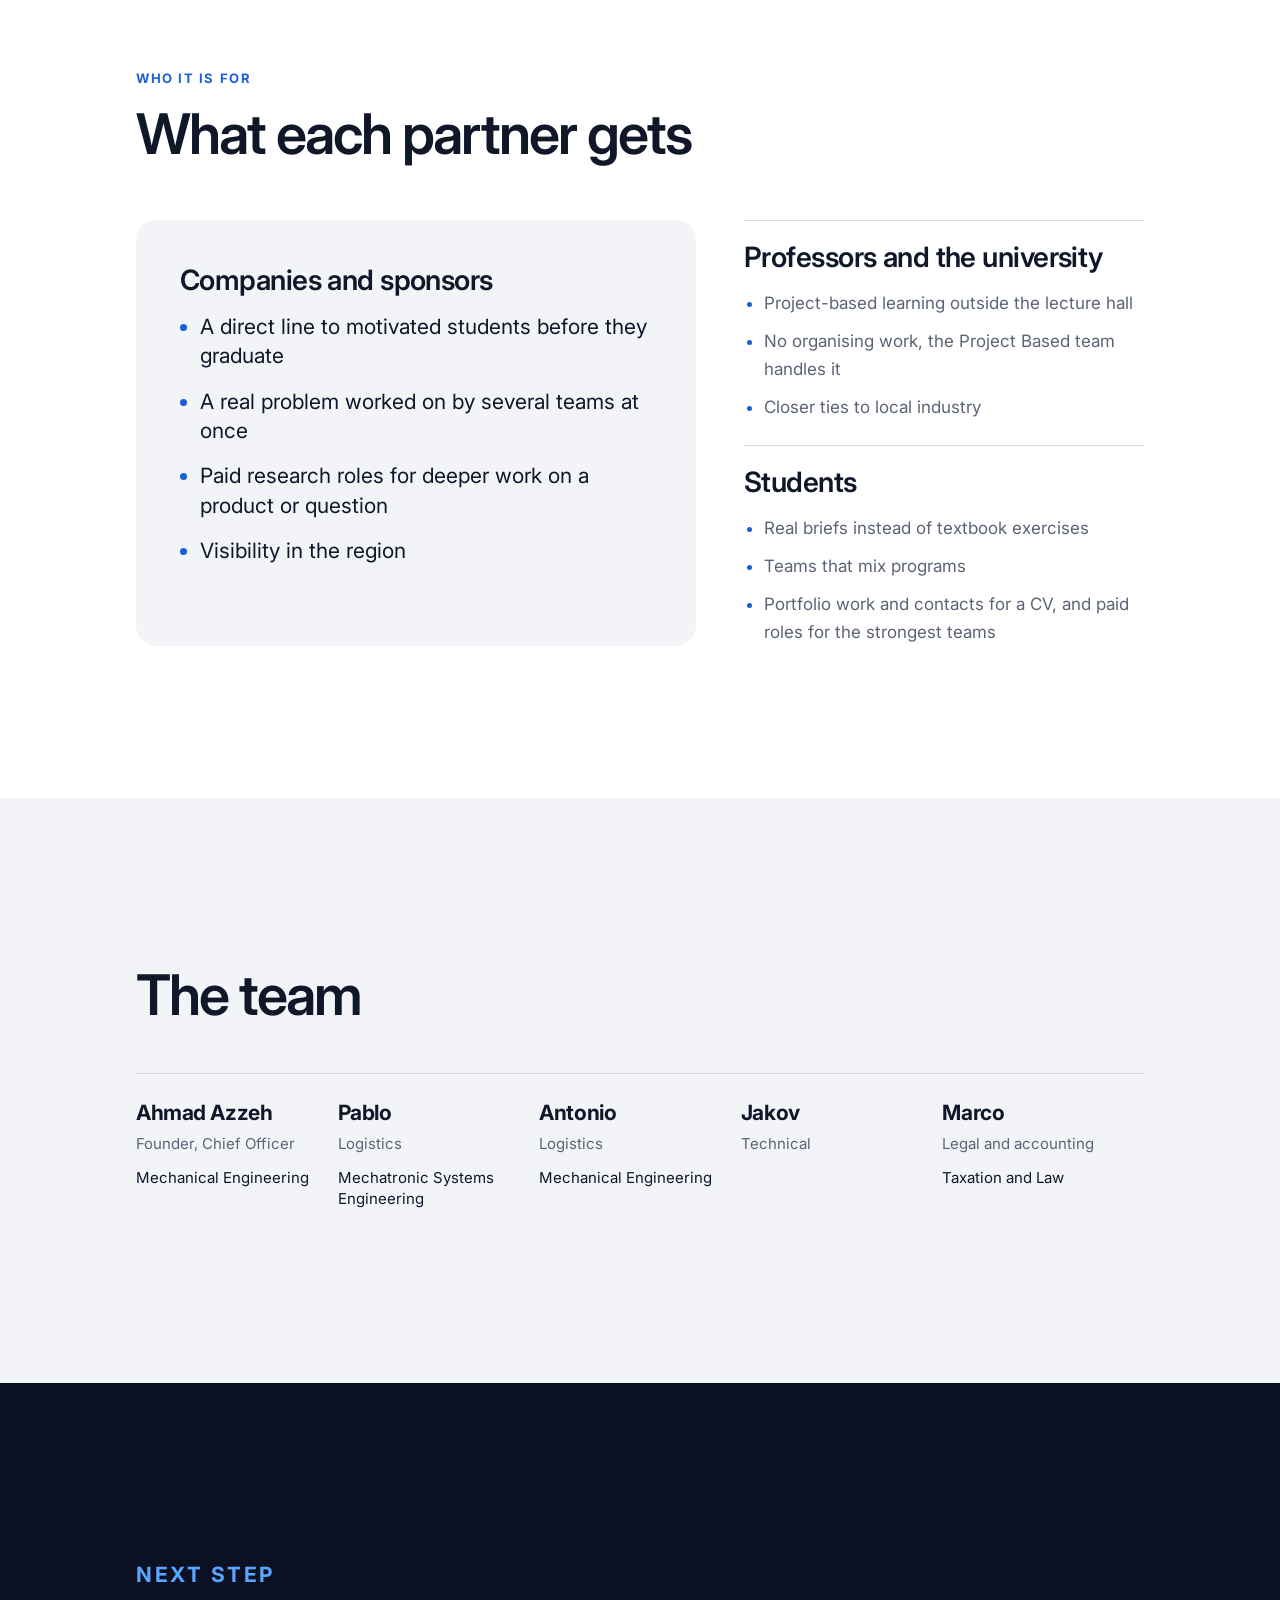
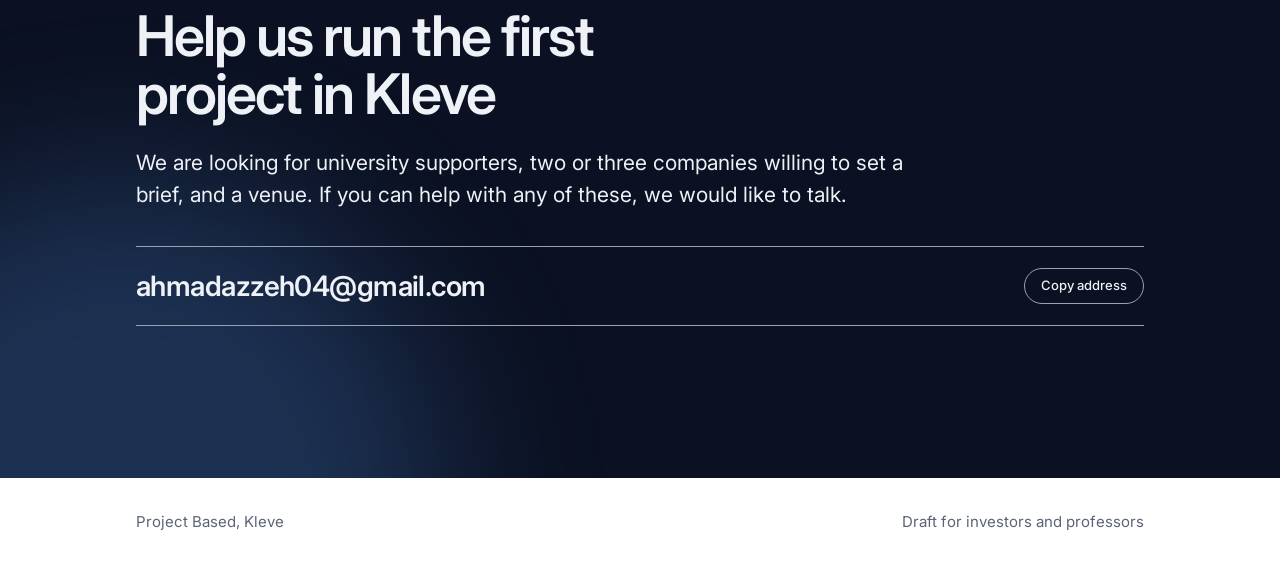
==== commit f6e43cba: "Update index.html with latest version Co-Authored-By: Claude Sonnet 5.5 <noreply@anthropic.com> Clau" ====
--- a/index.html
+++ b/index.html
@@ -1,22 +1,30 @@
-<!doctype html><html><head><meta charset=utf8><meta name=viewport content="width=device-width,initial-scale=1,viewport-fit=cover"><style>:root{color-scheme:light;box-sizing:border-box;padding-top:env(safe-area-inset-top,0px);padding-bottom:env(safe-area-inset-bottom,0px)}html{scroll-padding-top:env(safe-area-inset-top,0px)}body{margin:0;padding:0;font:14px -apple-system,BlinkMacSystemFont,sans-serif;background:#fff;color:#000}img{max-width:100%}[hidden]:not([hidden=until-found i]){display:none!important}</style></head><body>
+<!doctype html>
+<html lang="en">
+<head>
+<meta charset="utf-8">
+<meta name="viewport" content="width=device-width, initial-scale=1, viewport-fit=cover">
+<meta name="description" content="Project Based is a non-profit that gives students in Kreis Kleve real briefs from companies in the region.">
+<style>:root{box-sizing:border-box;padding-top:env(safe-area-inset-top,0px);padding-bottom:env(safe-area-inset-bottom,0px)}body{margin:0}img{max-width:100%}[hidden]{display:none!important}</style>
 <title>Project Based</title>
-<meta name="claude:viewport-fit-sides" content="cover">
 <link rel="preconnect" href="https://fonts.googleapis.com">
 <link rel="preconnect" href="https://fonts.gstatic.com" crossorigin>
 <link rel="stylesheet" href="https://fonts.googleapis.com/css2?family=Inter:wght@400;500;600&display=swap">
 <style>
-/* Layout: quiet and spacious. One typeface, large type, long pauses between sections, left-aligned with offset text. Alternating plain and tinted bands. Apple-like neutrals with a single blue accent. */
+/* Layout: quiet and spacious. One typeface, large type, long pauses between sections, left-aligned with offset text. Alternating plain and tinted bands. Neutrals tinted toward the Kleve night photo (navy), one blue accent, one warm lamp-light highlight used sparingly. */
 :root {
   --bg: #FFFFFF;
-  --surface: #F5F5F7;
-  --fg: #1D1D1F;
-  --muted: #6E6E73;
-  --line: #D2D2D7;
-  --accent: #0066CC;
-  --band: #1D1D1F;
-  --band-ink: #F5F5F7;
-  --band-muted: #A1A1A6;
-  --band-accent: #2997FF;
+  --surface: #F2F4F8;
+  --fg: #0F1729;
+  --muted: #5B6476;
+  --line: #D5DAE3;
+  --accent: #1A5FD6;
+  --glow: #E8A33D;
+  --band: #0B1122;
+  --band-ink: #EEF1F6;
+  --band-muted: #98A2B3;
+  --band-accent: #5AA5FF;
+  --fade: transparent;
+  --ease: cubic-bezier(.2, .7, .2, 1);
   --font: -apple-system, BlinkMacSystemFont, "SF Pro Display", "SF Pro Text", "Inter", "Segoe UI", system-ui, sans-serif;
   /* type scale */
   --t-sm: 13px; --t-md: 15px; --t-base: 17px; --t-lg: 21px; --t-xl: 28px;
@@ -25,13 +33,13 @@
 }
 @media (prefers-color-scheme: dark) {
   :root:not([data-theme="light"]) {
-    --bg: #000000; --surface: #1D1D1F; --fg: #F5F5F7; --muted: #A1A1A6; --line: #424245;
-    --accent: #2997FF; --band: #1D1D1F; color-scheme: dark;
+    --bg: #060912; --surface: #0C1220; --fg: #EEF1F6; --muted: #98A2B3; --line: #1F2738;
+    --accent: #4C9BFF; --glow: #F2B55C; --band: #0B1122; --fade: var(--surface); color-scheme: dark;
   }
 }
 :root[data-theme="dark"] {
-  --bg: #000000; --surface: #1D1D1F; --fg: #F5F5F7; --muted: #A1A1A6; --line: #424245;
-  --accent: #2997FF; --band: #1D1D1F; color-scheme: dark;
+  --bg: #060912; --surface: #0C1220; --fg: #EEF1F6; --muted: #98A2B3; --line: #1F2738;
+  --accent: #4C9BFF; --glow: #F2B55C; --band: #0B1122; --fade: var(--surface); color-scheme: dark;
 }
 
 * { box-sizing: border-box; }
@@ -71,11 +79,32 @@
 @media (max-width: 560px) { .nav .wrap { gap: 16px; } .nav ul { gap: 20px; } }
 
 /* hero */
-.hero { padding-block: clamp(72px, 11vw, 140px) clamp(88px, 12vw, 152px); position: relative; }
+.hero { padding-block: clamp(72px, 11vw, 140px) clamp(56px, 8vw, 96px); position: relative; }
 .hero h1 { font-size: var(--t-hero); line-height: 1; letter-spacing: -0.045em; max-width: 12ch; margin-top: 22px; }
 .hero h1 span { color: var(--accent); }
 .hero .lead { margin: 48px 0 0 auto; width: min(100%, 540px); color: var(--fg); }
 @media (max-width: 800px) { .hero .lead { margin-left: 0; margin-top: 36px; } }
+
+
+/* sponsor ribbon */
+.ribbon { padding-block: 28px; border-block: 1px solid var(--line); overflow: hidden; }
+.ribbon-head { display: flex; align-items: center; justify-content: space-between; gap: 16px; margin-bottom: 18px; }
+.ribbon-head .label { color: var(--muted); }
+.ribbon-toggle { font: inherit; font-size: var(--t-sm); font-weight: 500; color: var(--muted); background: none; border: 1px solid var(--line); border-radius: 99px; padding: 4px 14px; cursor: pointer; }
+.ribbon-toggle:hover { color: var(--fg); border-color: var(--muted); }
+.ribbon-toggle:focus-visible { outline: 3px solid var(--accent); outline-offset: 3px; }
+.ribbon-view { overflow: hidden; -webkit-mask-image: linear-gradient(90deg, transparent, #000 8%, #000 92%, transparent); mask-image: linear-gradient(90deg, transparent, #000 8%, #000 92%, transparent); }
+.marquee { display: flex; width: max-content; animation: ribbon-scroll 40s linear infinite; }
+.marquee ul { display: flex; flex: none; gap: 72px; padding: 0 72px 0 0; margin: 0; list-style: none; }
+.marquee li { font-weight: 600; font-size: var(--t-xl); letter-spacing: -0.02em; white-space: nowrap; color: var(--muted); }
+.marquee li.real { color: var(--fg); }
+.ribbon.paused .marquee, .ribbon-view:hover .marquee { animation-play-state: paused; }
+@keyframes ribbon-scroll { to { transform: translateX(-50%); } }
+@media (prefers-reduced-motion: reduce) {
+  .marquee { animation: none; width: auto; flex-wrap: wrap; }
+  .marquee ul[aria-hidden="true"], .ribbon-toggle { display: none; }
+  .ribbon-view { -webkit-mask-image: none; mask-image: none; }
+}
 
 /* two-column sections */
 .split { display: grid; grid-template-columns: minmax(0, 5fr) minmax(0, 7fr); gap: 64px; }
@@ -84,6 +113,21 @@
 .split .body p:first-child { color: var(--fg); font-size: var(--t-lg); line-height: 1.5; }
 .formats { margin-top: 12px; padding-top: 20px; border-top: 1px solid var(--line); color: var(--fg); font-weight: 500; }
 .formats span { color: var(--muted); font-weight: 400; display: block; font-size: var(--t-md); margin-bottom: 6px; }
+
+
+/* university partner and advisors */
+section.cont { padding-top: 0; }
+.uni { padding-top: 56px; border-top: 1px solid var(--line); display: grid; grid-template-columns: minmax(0, 5fr) minmax(0, 7fr); gap: 64px; align-items: start; }
+@media (max-width: 800px) { .uni { grid-template-columns: minmax(0, 1fr); gap: 36px; } }
+.logo-tile { margin-top: 20px; background: #FFFFFF; border-radius: 16px; padding: 28px 32px; width: min(100%, 340px); }
+.logo-tile img { display: block; width: 100%; height: auto; }
+.advisors { list-style: none; margin: 20px 0 0; padding: 0; display: grid; gap: 0; }
+.advisors li { display: grid; grid-template-columns: 72px minmax(0, 1fr); gap: 20px; align-items: center; padding-block: 16px; border-top: 1px solid var(--line); }
+.advisors li:first-child { border-top: 0; padding-top: 0; }
+.advisors img { width: 72px; height: 72px; border-radius: 12px; object-fit: cover; display: block; background: var(--line); }
+.advisors .who { font-weight: 600; font-size: var(--t-lg); letter-spacing: -0.02em; line-height: 1.25; }
+.advisors .role { color: var(--muted); font-size: var(--t-md); }
+.uni .sub { margin-top: 12px; color: var(--muted); font-size: var(--t-md); max-width: 34ch; }
 
 /* ruled rows */
 .rows { margin-top: 56px; }
@@ -120,17 +164,153 @@
 .contact h2 { color: var(--band-ink); }
 .contact h2 { max-width: 15ch; }
 .contact p { margin-top: 24px; font-size: var(--t-lg); line-height: 1.5; }
-.contact .contact-box { margin-top: 36px; padding-block: 16px; border-top: 1px solid var(--band-muted); border-bottom: 1px solid var(--band-muted); color: var(--band-muted); font-size: var(--t-base); font-weight: 500; }
+.contact .contact-box { margin-top: 36px; padding-block: 18px; border-top: 1px solid var(--band-muted); border-bottom: 1px solid var(--band-muted); display: flex; flex-wrap: wrap; align-items: center; justify-content: space-between; gap: 12px 24px; }
+.contact .email { margin: 0; font-size: var(--t-xl); font-weight: 600; letter-spacing: -0.02em; color: var(--band-ink); overflow-wrap: anywhere; user-select: all; }
+.contact .email a { color: inherit; text-decoration: none; }
+.contact .email a:hover { color: var(--band-accent); }
+.contact .copy { font: inherit; font-size: var(--t-sm); font-weight: 500; color: var(--band-ink); background: none; border: 1px solid var(--band-muted); border-radius: 99px; padding: 6px 16px; cursor: pointer; }
+.contact .copy:hover { border-color: var(--band-ink); }
+.contact .copy:focus-visible { outline: 3px solid var(--band-accent); outline-offset: 3px; }
+
+/* why us stat */
+.stat { display: grid; gap: 10px; padding-block: 24px; border-block: 1px solid var(--line); }
+.stat strong { font-size: var(--t-2xl); font-weight: 600; letter-spacing: -0.035em; line-height: 1; color: var(--fg); font-variant-numeric: tabular-nums; }
+.stat span { color: var(--muted); max-width: 46ch; }
+
+/* team study line */
+.team .study { margin-top: 10px; color: var(--fg); font-size: var(--t-md); line-height: 1.4; }
+.team .study.todo { color: var(--muted); font-style: italic; }
+
+
+/* why us: Kleve photo band */
+section.home { position: relative; isolation: isolate; overflow: hidden; color: #F5F5F7; background: var(--band) url("https://upload.wikimedia.org/wikipedia/commons/9/9a/Schwanenburg_der_Stadt_Kleve.jpg") 30% calc(45% + var(--py, 0px)) / cover no-repeat; }
+section.home::before { content: ""; position: absolute; inset: 0; z-index: -1; background: linear-gradient(180deg, var(--fade) 0%, transparent 20%, transparent 80%, var(--fade) 100%), linear-gradient(90deg, rgb(11 17 34 / 0.6) 0%, rgb(11 17 34 / 0.74) 40%, rgb(11 17 34 / 0.9) 62%, rgb(11 17 34 / 0.95) 100%), linear-gradient(0deg, rgb(11 17 34 / 0.55), transparent 45%); }
+section.home h2 { color: #FFFFFF; text-shadow: 0 2px 24px rgb(0 0 0 / 0.45); }
+section.home .label { color: #6CB4FF; }
+section.home .split .body { color: #C7CBD3; }
+section.home .split .body p:first-child { color: #FFFFFF; }
+section.home .stat strong { color: var(--glow); text-shadow: 0 0 32px rgb(242 181 92 / 0.35); }
+section.home .stat { border-color: rgb(255 255 255 / 0.22); }
+section.home .stat span { color: #C7CBD3; }
+.home-credit { position: absolute; right: max(16px, env(safe-area-inset-right, 0px)); bottom: 14px; margin: 0; font-size: 12px; }
+.home-credit a { color: rgb(255 255 255 / 0.6); text-decoration: none; }
+.home-credit a:hover { color: #FFFFFF; text-decoration: underline; }
+@media (max-width: 800px) { section.home { background-position: 25% 30%; } section.home::before { background: linear-gradient(180deg, var(--fade) 0%, transparent 15%, transparent 85%, var(--fade) 100%), rgb(11 17 34 / 0.8); } }
+
+
+/* ---------- motion ---------- */
+.nav { transition: background-color .3s, box-shadow .3s; }
+.nav.scrolled { box-shadow: 0 8px 30px rgb(11 17 34 / 0.12); }
+.nav li a { position: relative; transition: color .2s; }
+.nav li a::after { content: ""; position: absolute; left: 0; right: 0; bottom: 0; height: 2px; border-radius: 2px; background: var(--accent); transform: scaleX(0); transform-origin: left; transition: transform .35s var(--ease); }
+.nav li a[aria-current="true"] { color: var(--fg); }
+.nav li a[aria-current="true"]::after, .nav li a:hover::after { transform: scaleX(1); }
+
+.hero { overflow: hidden; isolation: isolate; }
+.hero::before, .hero::after { content: ""; position: absolute; z-index: -1; border-radius: 50%; filter: blur(70px); pointer-events: none; }
+.hero::before { width: 520px; height: 520px; right: -120px; top: -160px; background: color-mix(in srgb, var(--accent) 22%, transparent); animation: drift 16s ease-in-out infinite alternate; }
+.hero::after { width: 360px; height: 360px; right: 22%; bottom: -200px; background: color-mix(in srgb, var(--glow) 16%, transparent); animation: drift 20s ease-in-out infinite alternate-reverse; }
+@keyframes drift { from { transform: translate(0, 0) scale(1); } to { transform: translate(-60px, 40px) scale(1.12); } }
+.hero .label, .hero h1, .hero .lead { animation: rise .9s var(--ease) both; }
+.hero h1 { animation-delay: .08s; }
+.hero .lead { animation-delay: .2s; }
+@keyframes rise { from { opacity: 0; transform: translateY(18px); } to { opacity: 1; transform: none; } }
+.hero h1 span { background: linear-gradient(90deg, var(--accent), color-mix(in srgb, var(--accent) 55%, var(--glow)), var(--accent)); background-size: 200% 100%; -webkit-background-clip: text; background-clip: text; color: transparent; animation: sheen 8s linear infinite; }
+@keyframes sheen { to { background-position: -200% 0; } }
+
+.rv { opacity: 0; transform: translateY(26px); }
+.rv.in { opacity: 1; transform: none; transition: opacity .8s var(--ease), transform .8s var(--ease); transition-delay: var(--d, 0s); }
+
+.campus .ph img { transition: opacity .4s, transform .9s var(--ease); }
+.campus:hover .ph img { transform: scale(1.06); }
+.campus .ph { transition: box-shadow .4s var(--ease), transform .4s var(--ease); }
+.campus:hover .ph { transform: translateY(-4px); box-shadow: 0 18px 40px rgb(11 17 34 / 0.18); }
+.advisors li img { transition: transform .4s var(--ease); }
+.advisors li:hover img { transform: scale(1.06) rotate(-1.5deg); }
+.team > div { transition: background-color .3s; }
+.team > div:hover .who { color: var(--accent); }
+.team .who { transition: color .25s; }
+.bento .big { transition: transform .5s var(--ease), box-shadow .5s var(--ease); }
+.bento .big:hover { transform: translateY(-4px); box-shadow: 0 20px 50px rgb(11 17 34 / 0.12); }
+.row h3 { transition: color .25s, transform .4s var(--ease); }
+.row:hover h3 { color: var(--accent); transform: translateX(6px); }
+
+.map .ln { animation: march 1.6s linear infinite; }
+.map .ln.solid { animation: none; }
+@keyframes march { to { stroke-dashoffset: -28; } }
+.map .halo { transform-box: fill-box; transform-origin: center; animation: pulse 2.8s ease-out infinite; }
+@keyframes pulse { 0% { transform: scale(.75); opacity: .35; } 100% { transform: scale(1.35); opacity: 0; } }
+.map svg.live .pin, .map svg.live .pin-ring { transform-box: fill-box; transform-origin: center; animation: pop .7s var(--ease) both; }
+@keyframes pop { from { transform: scale(.3); opacity: 0; } to { transform: none; opacity: 1; } }
+
+.contact { position: relative; isolation: isolate; overflow: hidden; }
+.contact::before { content: ""; position: absolute; z-index: -1; width: 640px; height: 640px; left: -200px; bottom: -340px; border-radius: 50%; filter: blur(80px); background: rgb(90 165 255 / 0.22); animation: drift 18s ease-in-out infinite alternate; }
+.contact .copy { transition: background-color .25s, color .25s, border-color .25s; }
+.contact .copy:hover { background: var(--band-ink); color: var(--band); }
+
+@media (prefers-reduced-motion: reduce) {
+  *, *::before, *::after { animation: none !important; transition: none !important; }
+  .rv { opacity: 1; transform: none; }
+}
+
+/* expansion map */
+.map { margin: clamp(48px, 7vw, 80px) 0 0; }
+.map-card { background: var(--bg); border: 1px solid var(--line); border-radius: 20px; overflow: hidden; }
+.map-scroll { overflow-x: auto; }
+.map svg { display: block; width: 100%; min-width: 600px; height: auto; }
+.map .de { fill: color-mix(in srgb, var(--accent) 7%, var(--bg)); }
+.map .nl { fill: var(--surface); }
+.map .border { fill: none; stroke: var(--muted); stroke-width: 1.5; stroke-dasharray: 2 5; stroke-linecap: round; }
+.map .river { fill: none; stroke: color-mix(in srgb, var(--accent) 35%, var(--bg)); stroke-width: 7; stroke-linecap: round; stroke-linejoin: round; }
+.map .ring { fill: none; stroke: var(--muted); stroke-width: 1; opacity: 0.45; }
+.map .ring-t { font-family: var(--font); font-size: 12px; fill: var(--muted); }
+.map .country { font-family: var(--font); font-size: 13px; font-weight: 600; letter-spacing: 0.2em; fill: var(--muted); }
+.map .river-t { font-family: var(--font); font-size: 13px; font-style: italic; fill: var(--muted); }
+.map .ln { stroke: var(--accent); stroke-width: 2.5; stroke-dasharray: 8 6; fill: none; stroke-linecap: round; }
+.map .ln.solid { stroke-dasharray: none; }
+.map .halo { fill: var(--accent); opacity: 0.18; }
+.map .hub { fill: var(--accent); stroke: var(--bg); stroke-width: 3; }
+.map .node { fill: var(--bg); stroke: var(--accent); stroke-width: 3.5; }
+.map .city { font-family: var(--font); font-size: 16px; font-weight: 600; fill: var(--fg); paint-order: stroke; stroke: var(--bg); stroke-width: 5px; stroke-linejoin: round; }
+.map .city.main { font-size: 21px; font-weight: 700; fill: var(--accent); }
+.map .city-sub { font-family: var(--font); font-size: 13px; font-weight: 400; fill: var(--muted); paint-order: stroke; stroke: var(--bg); stroke-width: 5px; stroke-linejoin: round; }
+.map .pin { fill: var(--surface); stroke: none; }
+.map .pin.hub { fill: var(--accent); }
+.map .pin-ring { fill: none; stroke: var(--accent); stroke-width: 3; }
+.map .pin-ring.start { stroke-width: 4; }
+.campuses { margin: clamp(40px, 6vw, 64px) 0 0; padding: 0; list-style: none; display: grid; grid-template-columns: repeat(auto-fill, minmax(min(100%, 220px), 1fr)); gap: 40px 24px; }
+.campus { min-width: 0; display: grid; gap: 14px; align-content: start; }
+.campus .ph { position: relative; aspect-ratio: 4 / 3; max-width: 100%; border-radius: 16px; overflow: hidden; background: linear-gradient(140deg, color-mix(in srgb, var(--accent) 22%, var(--surface)), color-mix(in srgb, var(--accent) 6%, var(--surface))); }
+.campus .ph img { position: absolute; inset: 0; width: 100%; height: 100%; object-fit: cover; display: block; }
+.map svg image { opacity: 0; transition: opacity .4s; }
+.map svg image.ok { opacity: 1; }
+.campus .ph img { opacity: 0; transition: opacity .4s; }
+.campus .ph img.ok { opacity: 1; }
+.campus .ph::before { content: attr(data-city); position: absolute; left: 20px; bottom: 16px; font-size: var(--t-xl); font-weight: 600; letter-spacing: -0.03em; color: color-mix(in srgb, var(--accent) 70%, var(--fg)); }
+.campus .chip { z-index: 1; position: absolute; top: 14px; left: 14px; font-size: var(--t-sm); font-weight: 600; letter-spacing: 0.04em; padding: 4px 12px; border-radius: 99px; background: var(--bg); color: var(--fg); box-shadow: 0 1px 6px rgb(0 0 0 / 0.18); }
+.campus.start .chip { background: var(--accent); color: #fff; }
+.campus h3 { font-size: var(--t-lg); letter-spacing: -0.02em; }
+.campus .meta { margin-top: 4px; display: flex; justify-content: space-between; gap: 12px; color: var(--muted); font-size: var(--t-md); }
+.campus .meta span { font-variant-numeric: tabular-nums; color: var(--fg); font-weight: 500; }
+.campus .credit { margin-top: -6px; font-size: 12px; }
+.campus .credit a { color: var(--muted); text-decoration: none; }
+.campus .credit a:hover { text-decoration: underline; }
+.legend { margin: 28px 0 0; padding: 0; list-style: none; display: grid; grid-template-columns: repeat(auto-fit, minmax(min(100%, 260px), 1fr)); gap: 20px 48px; }
+.legend li { min-width: 0; padding-top: 16px; border-top: 1px solid var(--line); }
+.legend b { display: block; font-weight: 600; margin-bottom: 4px; }
+.legend span { color: var(--muted); font-size: var(--t-md); }
 footer { padding-block: 32px; font-size: var(--t-md); color: var(--muted); }
 footer .wrap { display: flex; flex-wrap: wrap; gap: 8px 24px; justify-content: space-between; }
 </style>
 
+</head>
+<body>
 <header class="nav">
   <div class="wrap">
     <a class="brand" href="#top">Project Based</a>
     <ul>
-      <li><a href="#name">The idea</a></li>
-      <li><a href="#why">Why Kleve</a></li>
+      <li><a href="#mission">Mission</a></li>
+      <li><a href="#why">Why us</a></li>
       <li><a href="#areas">Areas</a></li>
       <li><a href="#format">Format</a></li>
       <li><a href="#partners">Partners</a></li>
@@ -144,19 +324,38 @@
     <div class="wrap">
       <p class="label">Student projects in Kreis Kleve</p>
       <h1>Build real projects with <span>local companies</span></h1>
-      <p class="lead">Project Based is a non-profit that gives students real briefs from companies in the region. Together with HSRW, we run events and collaborations where teams build something and show it.</p>
-    </div>
-  </section>
-
-  <section class="tint" id="name">
+      <p class="lead">Project Based is a non-profit that gives students real briefs from companies in the region. We run events and collaborations where teams build something and solve real problems.</p>
+    </div>
+  </section>
+
+  <div class="ribbon" id="ribbon">
+    <div class="wrap">
+      <div class="ribbon-head">
+        <p class="label">Partners and sponsors</p>
+        <button class="ribbon-toggle" id="ribbon-toggle" type="button" aria-pressed="false">Pause</button>
+      </div>
+      <div class="ribbon-view">
+        <div class="marquee">
+          <ul>
+            <li class="real">HSRW</li><li>Sponsor 1</li><li>Sponsor 2</li><li>Sponsor 3</li><li>Sponsor 4</li><li>Sponsor 5</li>
+          </ul>
+          <ul aria-hidden="true">
+            <li class="real">HSRW</li><li>Sponsor 1</li><li>Sponsor 2</li><li>Sponsor 3</li><li>Sponsor 4</li><li>Sponsor 5</li>
+          </ul>
+        </div>
+      </div>
+    </div>
+  </div>
+
+  <section class="tint" id="mission">
     <div class="wrap split">
       <div>
-        <p class="label">The name</p>
-        <h2>The project is the point</h2>
+        <p class="label">The mission</p>
+        <h2>Solving what companies actually need</h2>
       </div>
       <div class="body">
-        <p>Hackathons and datathons are two ways to run a project. We are not limited to them.</p>
-        <p>Every Project Based activity has the same core: a real brief from a company, a team of students, and something built at the end. How long it lasts and what it produces depends on the brief. Some are a single event with a deadline and a jury. Others are research roles that run alongside a company for longer.</p>
+        <p>Project Based runs events that help students solve real-world problems, the kind that companies in the region need solved.</p>
+        <p>Every project has the same core: a real brief from a company, a team of students, and something built at the end. Some are a single event with a deadline. Others are research collaborations that run for longer.</p>
         <div class="formats">
           <span>Formats we plan to run</span>
           Hackathons, datathons, product and simulation challenges, competitions and paid research collaborations
@@ -165,18 +364,44 @@
     </div>
   </section>
 
-  <section id="why">
+  <section class="tint cont" id="university">
+    <div class="wrap uni">
+      <div>
+        <p class="label">University partner</p>
+        <div class="logo-tile"><img src="[data-uri]" alt="Hochschule Rhein-Waal, Rhine-Waal University of Applied Sciences" width="554" height="266"></div>
+        <p class="sub">The first projects take place at Hochschule Rhein-Waal in Kleve.</p>
+      </div>
+      <div>
+        <p class="label">Academic supporters</p>
+        <p class="sub" style="margin-top:8px;max-width:46ch">Members of the Faculty of Technology and Bionics who support our mission. The Project Based team handles all organisation.</p>
+        <ul class="advisors">
+          <li><img src="[data-uri]" alt="Prof. Dr. Achim Kehrein" width="72" height="72"><div><div class="who">Prof. Dr. Achim Kehrein</div><div class="role">Applied Mathematics, Faculty of Technology and Bionics</div></div></li>
+          <li><img src="[data-uri]" alt="Dr. Thorsten Camps" width="72" height="72"><div><div class="who">Dr. Thorsten Camps</div><div class="role">Mathematics and Computer Science, Faculty of Technology and Bionics</div></div></li>
+          <li><img src="[data-uri]" alt="Prof. Dr. Matthias Krauledat" width="72" height="72"><div><div class="who">Prof. Dr. Matthias Krauledat</div><div class="role">Computer Science, Faculty of Technology and Bionics</div></div></li>
+          <li><img src="[data-uri]" alt="Prof. Dr. Ronny Hartanto" width="72" height="72"><div><div class="who">Prof. Dr. Ronny Hartanto</div><div class="role">Computer Engineering, Faculty of Technology and Bionics</div></div></li>
+          <li><img src="[data-uri]" alt="Prof. Dr.-Ing. Stéphane Danjou" width="72" height="72"><div><div class="who">Prof. Dr.-Ing. Stéphane Danjou</div><div class="role">Mechanical and Plant Engineering with a focus on Digital Product Development, Faculty of Technology and Bionics</div></div></li>
+        </ul>
+      </div>
+    </div>
+  </section>
+
+  <section id="why" class="home">
     <div class="wrap split">
       <div>
-        <p class="label">Why Kleve</p>
-        <h2>Students here travel far to take part</h2>
+        <p class="label">Why us</p>
+        <h2>Few ways for students here to work with companies</h2>
       </div>
       <div class="body">
-        <p>Kreis Kleve has no regular events where students work on real projects. A student who wants to enter a competition has to leave town, and the companies in the region never see what that student can do.</p>
-        <p>Those same companies are looking for skilled students. Neither side has a place to meet and work on a problem together.</p>
-        <p>HSRW is already moving toward more project work and contact with industry. A series of events in Kleve fits that direction and gives local students a reason to stay.</p>
-      </div>
-    </div>
+        <p>Students in Kreis Kleve and the surrounding regions have limited exposure to hackathon communities and few chances to collaborate with nearby companies.</p>
+        <div class="stat">
+          <strong>~10,270</strong>
+          <span>companies are listed in the Kleve region alone. Many of them could use student help to sort through their issues and find solutions they would not have found on their own.</span>
+        </div>
+        <p>For students, that means valuable experience before they enter the market and the working field.</p>
+        <p>Working with surrounding universities and labs opens up more opportunities for students across the region.</p>
+      </div>
+    </div>
+    <p class="home-credit"><a href="https://commons.wikimedia.org/wiki/File:Schwanenburg_der_Stadt_Kleve.jpg" target="_blank" rel="noopener">Schwanenburg, Kleve. Photo: Maarten Takens, CC BY-SA 2.0</a></p>
   </section>
 
   <section class="tint" id="areas">
@@ -214,8 +439,8 @@
       <div class="rows">
         <div class="row"><div><span class="tag">Phase 1</span><h3>Brief</h3></div><p>A company submits a problem. The organisers turn it into a challenge in one of the project areas.</p></div>
         <div class="row"><div><span class="tag">Phase 2</span><h3>Team</h3></div><p>Students register and form teams that mix programs.</p></div>
-        <div class="row"><div><span class="tag">Phase 3</span><h3>Build</h3></div><p>Teams work on site in Kleve with mentors from the company and the university.</p></div>
-        <div class="row"><div><span class="tag">Phase 4</span><h3>Show</h3></div><p>Teams present to a jury of professors and company staff. Strong teams are introduced to the sponsors.</p></div>
+        <div class="row"><div><span class="tag">Phase 3</span><h3>Build</h3></div><p>Teams work on site in Kleve with mentors from the company.</p></div>
+        <div class="row"><div><span class="tag">Phase 4</span><h3>Show</h3></div><p>Teams present their work to a jury of company staff. Strong teams are introduced to the sponsors.</p></div>
       </div>
       <p class="note">Dates, length, venue and prizes are still open. This format is a proposal to agree with HSRW and the first sponsors.</p>
     </div>
@@ -228,8 +453,146 @@
         <h2>Starting at HSRW, growing outward</h2>
       </div>
       <div class="body">
-        <p>The first projects take place in Kleve with HSRW students and companies from Kreis Kleve. As the series grows, other universities in the region and companies from across NRW can join.</p>
-      </div>
+        <p>The first projects take place in Kleve with HSRW students and companies from Kreis Kleve. From there we want to reach the universities, labs and companies around the region.</p>
+      </div>
+    </div>
+    <div class="wrap">
+      <figure class="map">
+        <div class="map-card">
+          <div class="map-scroll">
+          <svg viewBox="0 0 640 560" role="img" aria-label="Map of the Lower Rhine region. Project Based starts at HSRW in Kleve and Kamp-Lintfort, then expands to Radboud University in Nijmegen, HAN University of Applied Sciences in Arnhem, Hochschule Niederrhein in Krefeld, the University of Duisburg-Essen, Heinrich Heine University Düsseldorf and Bochum University of Applied Sciences.">
+            <defs>
+              <clipPath id="c-hub"><circle cx="168" cy="155" r="34"/></clipPath>
+              <clipPath id="c-kl"><circle cx="290" cy="300" r="24"/></clipPath>
+              <clipPath id="c-kr"><circle cx="299" cy="385" r="24"/></clipPath>
+              <clipPath id="c-du"><circle cx="370" cy="335" r="24"/></clipPath>
+              <clipPath id="c-ds"><circle cx="373" cy="455" r="24"/></clipPath>
+              <clipPath id="c-bo"><circle cx="504" cy="310" r="24"/></clipPath>
+              <clipPath id="c-ru"><circle cx="83" cy="140" r="24"/></clipPath>
+              <clipPath id="c-han"><circle cx="109" cy="56" r="24"/></clipPath>
+            </defs>
+            <path class="nl" d="M0 0 L401 0 L349 100 L249 125 L177 115 L124 150 L109 185 L159 250 L190 325 L149 425 L177 500 L150 560 L0 560 Z"/>
+            <path class="de" d="M401 0 L349 100 L249 125 L177 115 L124 150 L109 185 L159 250 L190 325 L149 425 L177 500 L150 560 L640 560 L640 0 Z"/>
+            <path class="border" d="M401 0 L349 100 L249 125 L177 115 L124 150 L109 185 L159 250 L190 325 L149 425 L177 500 L150 560"/>
+            <path class="river" d="M0 100 L93 110 L140 115 L202 130 L255 165 L317 225 L355 325 L355 375 L364 440 L389 560"/>
+            <text class="river-t" x="330" y="250">Rhein</text>
+            <text class="country" x="16" y="480">NETHERLANDS</text>
+            <text class="country" x="500" y="530">GERMANY</text>
+
+            <circle class="ring" cx="168" cy="155" r="112"/>
+            <circle class="ring" cx="168" cy="155" r="225"/>
+            <circle class="ring" cx="168" cy="155" r="337"/>
+            <text class="ring-t" x="276" y="112">25 km</text>
+            <text class="ring-t" x="384" y="74">50 km</text>
+            <text class="ring-t" x="490" y="36">75 km</text>
+
+            <path class="ln solid" d="M168 155 Q 250 200 290 300"/>
+            <path class="ln" d="M168 155 Q 180 320 299 385"/>
+            <path class="ln" d="M168 155 Q 300 220 370 335"/>
+            <path class="ln" d="M168 155 Q 260 340 373 455"/>
+            <path class="ln" d="M168 155 Q 380 170 504 310"/>
+            <path class="ln" d="M168 155 Q 120 175 83 140"/>
+            <path class="ln" d="M168 155 Q 150 90 109 56"/>
+
+            <circle class="halo" cx="168" cy="155" r="48"/>
+            <circle class="pin hub" cx="168" cy="155" r="34"/>
+            <image href="https://thumb.wikimedia.org/wikipedia/commons/thumb/4/43/Hochschule_Rhein_Waal_in_Kleve_-_Flickr_-_Maarten_Takens.jpg/960px-Hochschule_Rhein_Waal_in_Kleve_-_Flickr_-_Maarten_Takens.jpg" x="134" y="121" width="68" height="68" preserveAspectRatio="xMidYMid slice" clip-path="url(#c-hub)"/>
+            <circle class="pin-ring start" cx="168" cy="155" r="34"/>
+
+            <circle class="pin hub" cx="290" cy="300" r="24"/>
+            <image href="https://thumb.wikimedia.org/wikipedia/commons/thumb/d/de/Campus_Kamp-Lintfort_20240906_%C2%A9HSRW_Anja_Peters_-_817711.jpg/960px-Campus_Kamp-Lintfort_20240906_%C2%A9HSRW_Anja_Peters_-_817711.jpg" x="266" y="276" width="48" height="48" preserveAspectRatio="xMidYMid slice" clip-path="url(#c-kl)"/>
+            <circle class="pin-ring start" cx="290" cy="300" r="24"/>
+
+            <circle class="pin" cx="299" cy="385" r="24"/>
+            <image href="https://thumb.wikimedia.org/wikipedia/commons/thumb/5/56/Hochschule_Niederrhein%2C_Geb%C3%A4ude_N.jpg/960px-Hochschule_Niederrhein%2C_Geb%C3%A4ude_N.jpg" x="275" y="361" width="48" height="48" preserveAspectRatio="xMidYMid slice" clip-path="url(#c-kr)"/>
+            <circle class="pin-ring" cx="299" cy="385" r="24"/>
+
+            <circle class="pin" cx="370" cy="335" r="24"/>
+            <image href="https://thumb.wikimedia.org/wikipedia/commons/thumb/0/0d/Ingenieurwissenschaften%2C_Campus_Duisburg.jpg/960px-Ingenieurwissenschaften%2C_Campus_Duisburg.jpg" x="346" y="311" width="48" height="48" preserveAspectRatio="xMidYMid slice" clip-path="url(#c-du)"/>
+            <circle class="pin-ring" cx="370" cy="335" r="24"/>
+
+            <circle class="pin" cx="373" cy="455" r="24"/>
+            <image href="https://thumb.wikimedia.org/wikipedia/commons/thumb/d/d7/D%C3%BCsseldorf_%28DE%29%2C_Universit%C3%A4t%2C_ZSL_%26_BMFZ_--_2024_--_0014.jpg/960px-D%C3%BCsseldorf_%28DE%29%2C_Universit%C3%A4t%2C_ZSL_%26_BMFZ_--_2024_--_0014.jpg" x="349" y="431" width="48" height="48" preserveAspectRatio="xMidYMid slice" clip-path="url(#c-ds)"/>
+            <circle class="pin-ring" cx="373" cy="455" r="24"/>
+
+            <circle class="pin" cx="504" cy="310" r="24"/>
+            <image href="https://thumb.wikimedia.org/wikipedia/commons/thumb/b/b2/Seminargeb%C3%A4ude_H_der_Hochschule_Bochum.jpg/960px-Seminargeb%C3%A4ude_H_der_Hochschule_Bochum.jpg" x="480" y="286" width="48" height="48" preserveAspectRatio="xMidYMid slice" clip-path="url(#c-bo)"/>
+            <circle class="pin-ring" cx="504" cy="310" r="24"/>
+
+            <circle class="pin" cx="83" cy="140" r="24"/>
+            <image href="https://thumb.wikimedia.org/wikipedia/commons/thumb/5/5c/Huygensgebouw_in_2016.jpg/960px-Huygensgebouw_in_2016.jpg" x="59" y="116" width="48" height="48" preserveAspectRatio="xMidYMid slice" clip-path="url(#c-ru)"/>
+            <circle class="pin-ring" cx="83" cy="140" r="24"/>
+
+            <circle class="pin" cx="109" cy="56" r="24"/>
+            <image href="https://thumb.wikimedia.org/wikipedia/commons/thumb/1/1b/Arnhem_Business_School.jpg/960px-Arnhem_Business_School.jpg" x="85" y="32" width="48" height="48" preserveAspectRatio="xMidYMid slice" clip-path="url(#c-han)"/>
+            <circle class="pin-ring" cx="109" cy="56" r="24"/>
+
+            <text class="city main" x="214" y="150">HSRW Kleve</text>
+            <text class="city-sub" x="214" y="170">Where we start</text>
+            <text class="city" x="258" y="292" text-anchor="end">HSRW Kamp-Lintfort</text>
+            <text class="city" x="267" y="390" text-anchor="end">Hochschule Niederrhein</text>
+            <text class="city-sub" x="267" y="408" text-anchor="end">Krefeld</text>
+            <text class="city" x="372" y="382">Uni Duisburg-Essen</text>
+            <text class="city" x="405" y="461">HHU Düsseldorf</text>
+            <text class="city" x="504" y="274" text-anchor="middle">Hochschule Bochum</text>
+            <text class="city" x="6" y="198">Radboud University</text>
+            <text class="city-sub" x="6" y="216">Nijmegen</text>
+            <text class="city" x="141" y="52">HAN University</text>
+            <text class="city-sub" x="141" y="70">Arnhem</text>
+          </svg>
+          </div>
+        </div>
+
+        <ul class="campuses">
+          <li class="campus start">
+            <div class="ph" data-city="Kleve"><img src="https://thumb.wikimedia.org/wikipedia/commons/thumb/4/43/Hochschule_Rhein_Waal_in_Kleve_-_Flickr_-_Maarten_Takens.jpg/960px-Hochschule_Rhein_Waal_in_Kleve_-_Flickr_-_Maarten_Takens.jpg" alt="Hochschule Rhein-Waal campus in Kleve at dusk" loading="lazy" width="960" height="475"><span class="chip">Start</span></div>
+            <div class="cbody"><h3>Hochschule Rhein-Waal</h3><p class="meta">Kleve <span>Home campus</span></p></div>
+            <p class="credit"><a href="https://commons.wikimedia.org/wiki/File:Hochschule_Rhein_Waal_in_Kleve_-_Flickr_-_Maarten_Takens.jpg" target="_blank" rel="noopener">Photo: Maarten Takens, CC BY-SA 2.0</a></p>
+          </li>
+          <li class="campus start">
+            <div class="ph" data-city="Kamp-Lintfort"><img src="https://thumb.wikimedia.org/wikipedia/commons/thumb/d/de/Campus_Kamp-Lintfort_20240906_%C2%A9HSRW_Anja_Peters_-_817711.jpg/960px-Campus_Kamp-Lintfort_20240906_%C2%A9HSRW_Anja_Peters_-_817711.jpg" alt="Hochschule Rhein-Waal campus in Kamp-Lintfort" loading="lazy" width="960" height="641"><span class="chip">Start</span></div>
+            <div class="cbody"><h3>Hochschule Rhein-Waal</h3><p class="meta">Kamp-Lintfort <span>43 km</span></p></div>
+            <p class="credit"><a href="https://commons.wikimedia.org/wiki/File:Campus_Kamp-Lintfort_20240906_%C2%A9HSRW_Anja_Peters_-_817711.jpg" target="_blank" rel="noopener">Photo: HSRW / Anja Peters, CC BY-SA 4.0</a></p>
+          </li>
+          <li class="campus">
+            <div class="ph" data-city="Nijmegen"><img src="https://thumb.wikimedia.org/wikipedia/commons/thumb/5/5c/Huygensgebouw_in_2016.jpg/960px-Huygensgebouw_in_2016.jpg" alt="Huygens building of Radboud University in Nijmegen" loading="lazy" width="960" height="637"><span class="chip">Next</span></div>
+            <div class="cbody"><h3>Radboud University</h3><p class="meta">Nijmegen <span>19 km</span></p></div>
+            <p class="credit"><a href="https://commons.wikimedia.org/wiki/File:Huygensgebouw_in_2016.jpg" target="_blank" rel="noopener">Photo: Choinowski, CC BY-SA 4.0</a></p>
+          </li>
+          <li class="campus">
+            <div class="ph" data-city="Arnhem"><img src="https://thumb.wikimedia.org/wikipedia/commons/thumb/1/1b/Arnhem_Business_School.jpg/960px-Arnhem_Business_School.jpg" alt="Arnhem Business School building on the HAN campus in Arnhem" loading="lazy" width="960" height="1058"><span class="chip">Next</span></div>
+            <div class="cbody"><h3>HAN University of Applied Sciences</h3><p class="meta">Arnhem <span>25 km</span></p></div>
+            <p class="credit"><a href="https://commons.wikimedia.org/wiki/File:Arnhem_Business_School.jpg" target="_blank" rel="noopener">Photo: Sascha Dupree, public domain</a></p>
+          </li>
+          <li class="campus">
+            <div class="ph" data-city="Krefeld"><img src="https://thumb.wikimedia.org/wikipedia/commons/thumb/5/56/Hochschule_Niederrhein%2C_Geb%C3%A4ude_N.jpg/960px-Hochschule_Niederrhein%2C_Geb%C3%A4ude_N.jpg" alt="Building N of Hochschule Niederrhein" loading="lazy" width="960" height="640"><span class="chip">Next</span></div>
+            <div class="cbody"><h3>Hochschule Niederrhein</h3><p class="meta">Krefeld <span>61 km</span></p></div>
+            <p class="credit"><a href="https://commons.wikimedia.org/wiki/File:Hochschule_Niederrhein,_Geb%C3%A4ude_N.jpg" target="_blank" rel="noopener">Photo: Anne Offermanns, CC BY-SA 4.0</a></p>
+          </li>
+          <li class="campus">
+            <div class="ph" data-city="Duisburg"><img src="https://thumb.wikimedia.org/wikipedia/commons/thumb/0/0d/Ingenieurwissenschaften%2C_Campus_Duisburg.jpg/960px-Ingenieurwissenschaften%2C_Campus_Duisburg.jpg" alt="Engineering buildings on the Duisburg campus of the University of Duisburg-Essen" loading="lazy" width="960" height="703"><span class="chip">Next</span></div>
+            <div class="cbody"><h3>University of Duisburg-Essen</h3><p class="meta">Duisburg <span>61 km</span></p></div>
+            <p class="credit"><a href="https://commons.wikimedia.org/wiki/File:Ingenieurwissenschaften,_Campus_Duisburg.jpg" target="_blank" rel="noopener">Photo: Viola sonans, CC BY-SA 4.0</a></p>
+          </li>
+          <li class="campus">
+            <div class="ph" data-city="Düsseldorf"><img src="https://thumb.wikimedia.org/wikipedia/commons/thumb/d/d7/D%C3%BCsseldorf_%28DE%29%2C_Universit%C3%A4t%2C_ZSL_%26_BMFZ_--_2024_--_0014.jpg/960px-D%C3%BCsseldorf_%28DE%29%2C_Universit%C3%A4t%2C_ZSL_%26_BMFZ_--_2024_--_0014.jpg" alt="Campus of Heinrich Heine University Düsseldorf" loading="lazy" width="960" height="640"><span class="chip">Next</span></div>
+            <div class="cbody"><h3>Heinrich Heine University</h3><p class="meta">Düsseldorf <span>81 km</span></p></div>
+            <p class="credit"><a href="https://commons.wikimedia.org/wiki/File:D%C3%BCsseldorf_(DE),_Universit%C3%A4t,_ZSL_%26_BMFZ_--_2024_--_0014.jpg" target="_blank" rel="noopener">Photo: Anil Öztas, CC BY 4.0</a></p>
+          </li>
+          <li class="campus">
+            <div class="ph" data-city="Bochum"><img src="https://thumb.wikimedia.org/wikipedia/commons/thumb/b/b2/Seminargeb%C3%A4ude_H_der_Hochschule_Bochum.jpg/960px-Seminargeb%C3%A4ude_H_der_Hochschule_Bochum.jpg" alt="Seminar building H of Hochschule Bochum" loading="lazy" width="960" height="720"><span class="chip">Next</span></div>
+            <div class="cbody"><h3>Hochschule Bochum</h3><p class="meta">Bochum <span>87 km</span></p></div>
+            <p class="credit"><a href="https://commons.wikimedia.org/wiki/File:Seminargeb%C3%A4ude_H_der_Hochschule_Bochum.jpg" target="_blank" rel="noopener">Photo: Martin Vogel, CC BY-SA 4.0</a></p>
+          </li>
+        </ul>
+        <p class="note">Distances are straight-line from the Kleve campus.</p>
+        <script>
+        document.querySelectorAll('.map svg image, .campus .ph img').forEach(function (el) {
+          el.addEventListener('load', function () { el.classList.add('ok'); });
+          if (el.tagName === 'IMG' && el.complete && el.naturalWidth > 0) el.classList.add('ok');
+        });
+        </script>
+      </figure>
     </div>
   </section>
 
@@ -251,7 +614,7 @@
           <h3>Professors and the university</h3>
           <ul>
             <li>Project-based learning outside the lecture hall</li>
-            <li>Advisor and jury roles in each project area</li>
+            <li>No organising work, the Project Based team handles it</li>
             <li>Closer ties to local industry</li>
           </ul>
         </div>
@@ -268,29 +631,17 @@
   </section>
 
   <section class="tint" id="team">
-    <div class="wrap split">
-      <div>
-        <p class="label">The team</p>
-        <h2>Students from different programs, with work experience</h2>
-      </div>
-      <div class="body">
-        <p>Each member studies a different field and has worked, or is working, in it. That lets the team judge what each project needs and what industry expects from students.</p>
-      </div>
+    <div class="wrap">
+      <h2>The team</h2>
     </div>
     <div class="wrap">
       <div class="team">
-        <div><div class="who">Ahmad Azzeh</div><div class="role">Founder, Chief Officer</div></div>
-        <div><div class="who">Pablo</div><div class="role">Logistics</div></div>
-        <div><div class="who">Antonio</div><div class="role">Logistics</div></div>
+        <div><div class="who">Ahmad Azzeh</div><div class="role">Founder, Chief Officer</div><div class="study">Mechanical Engineering</div></div>
+        <div><div class="who">Pablo</div><div class="role">Logistics</div><div class="study">Mechatronic Systems Engineering</div></div>
+        <div><div class="who">Antonio</div><div class="role">Logistics</div><div class="study">Mechanical Engineering</div></div>
         <div><div class="who">Jakov</div><div class="role">Technical</div></div>
-        <div><div class="who">Marco</div><div class="role">Legal and accounting</div></div>
-      </div>
-      <ul class="rules">
-        <li>Large financial decisions go to the founder.</li>
-        <li>Jobs and salaries need approval from Ahmad, Marco and Jakov.</li>
-        <li>Small spending that fits the mission can be decided without a board vote, within a fixed limit.</li>
-        <li>Professors from HSRW are being approached as advisors for each project area.</li>
-      </ul>
+        <div><div class="who">Marco</div><div class="role">Legal and accounting</div><div class="study">Taxation and Law</div></div>
+      </div>
     </div>
   </section>
 
@@ -298,8 +649,24 @@
     <div class="wrap">
       <p class="label">Next step</p>
       <h2>Help us run the first project in Kleve</h2>
-      <p>We are looking for a university sponsor or advisor, two or three companies willing to set a brief, and a venue. If you can help with any of these, we would like to talk.</p>
-      <p class="contact-box">Contact details to be added by the team</p>
+      <p>We are looking for university supporters, two or three companies willing to set a brief, and a venue. If you can help with any of these, we would like to talk.</p>
+      <div class="contact-box">
+        <p class="email" id="email"><a href="mailto:ahmadazzeh04@gmail.com">ahmadazzeh04@gmail.com</a></p>
+        <button class="copy" id="copy-email" type="button">Copy address</button>
+      </div>
+      <script>
+      (function () {
+        var b = document.getElementById('copy-email'), t = document.getElementById('email');
+        if (!b || !t) return;
+        b.addEventListener('click', function () {
+          var done = function () { b.textContent = 'Copied'; setTimeout(function () { b.textContent = 'Copy address'; }, 1800); };
+          var fallback = function () {
+            try { var r = document.createRange(); r.selectNodeContents(t); var s = window.getSelection(); s.removeAllRanges(); s.addRange(r); b.textContent = 'Selected'; } catch (e) {}
+          };
+          try { navigator.clipboard.writeText('ahmadazzeh04@gmail.com').then(done, fallback); } catch (e) { fallback(); }
+        });
+      })();
+      </script>
     </div>
   </section>
 </main>
@@ -310,5 +677,91 @@
     <span>Draft for investors and professors</span>
   </div>
 </footer>
-
-</body></html>+<script>
+(function () {
+  var box = document.getElementById('ribbon'), btn = document.getElementById('ribbon-toggle');
+  if (!box || !btn) return;
+  btn.addEventListener('click', function () {
+    var paused = box.classList.toggle('paused');
+    btn.setAttribute('aria-pressed', paused ? 'true' : 'false');
+    btn.textContent = paused ? 'Play' : 'Pause';
+  });
+})();
+</script>
+<script>
+(function () {
+  var reduce = window.matchMedia && matchMedia('(prefers-reduced-motion: reduce)').matches;
+  var nav = document.querySelector('.nav');
+  var home = document.querySelector('section.home');
+  var ticking = false;
+  function onScroll() {
+    if (ticking) return; ticking = true;
+    requestAnimationFrame(function () {
+      ticking = false;
+      if (nav) nav.classList.toggle('scrolled', window.scrollY > 8);
+      if (home && !reduce) {
+        var r = home.getBoundingClientRect();
+        var t = (r.top + r.height / 2 - innerHeight / 2) / innerHeight;
+        home.style.setProperty('--py', Math.max(-1, Math.min(1, t)) * -60 + 'px');
+      }
+    });
+  }
+  addEventListener('scroll', onScroll, { passive: true }); onScroll();
+
+  if (!('IntersectionObserver' in window)) return;
+
+  // active nav link
+  var links = {};
+  document.querySelectorAll('.nav li a').forEach(function (a) { links[a.getAttribute('href').slice(1)] = a; });
+  var navIO = new IntersectionObserver(function (es) {
+    es.forEach(function (e) {
+      var a = links[e.target.id]; if (!a) return;
+      if (e.isIntersecting) { Object.keys(links).forEach(function (k) { links[k].removeAttribute('aria-current'); }); a.setAttribute('aria-current', 'true'); }
+    });
+  }, { rootMargin: '-45% 0px -50% 0px' });
+  Object.keys(links).forEach(function (id) { var s = document.getElementById(id); if (s) navIO.observe(s); });
+
+  if (reduce) return;
+
+  // reveal on scroll (only for things below the first screen)
+  var sel = 'main section:not(.hero) .label, main section:not(.hero) h2, main section:not(.hero) .lead, .split .body > *, .row, .bento > div, .campus, .team > div, .advisors li, .logo-tile, .uni .sub, .map-card, .contact p, .contact-box, .formats, .note';
+  var io = new IntersectionObserver(function (es) {
+    es.forEach(function (e) { if (e.isIntersecting) { e.target.classList.add('in'); io.unobserve(e.target); } });
+  }, { rootMargin: '0px 0px -8% 0px', threshold: 0.08 });
+  var groups = new Map();
+  document.querySelectorAll(sel).forEach(function (el) {
+    if (el.getBoundingClientRect().top < innerHeight) return;
+    var parent = el.parentElement, n = groups.get(parent) || 0; groups.set(parent, n + 1);
+    el.style.setProperty('--d', Math.min(n, 6) * 0.08 + 's');
+    el.classList.add('rv'); io.observe(el);
+  });
+
+  // count-up for the company number
+  var stat = document.querySelector('.stat strong');
+  if (stat) {
+    var target = 10270, done = false;
+    new IntersectionObserver(function (es, o) {
+      if (done || !es[0].isIntersecting) return; done = true; o.disconnect();
+      var t0 = performance.now(), dur = 1800;
+      (function step(now) {
+        var k = Math.min(1, (now - t0) / dur), v = Math.round(target * (1 - Math.pow(1 - k, 3)));
+        stat.textContent = '~' + v.toLocaleString('en-US');
+        if (k < 1) requestAnimationFrame(step);
+      })(t0);
+    }, { threshold: 0.6 }).observe(stat);
+  }
+
+  // map pins pop in, staggered
+  var svg = document.querySelector('.map svg');
+  if (svg && svg.getBoundingClientRect().top > innerHeight) {
+    var pins = svg.querySelectorAll('.pin, .pin-ring');
+    pins.forEach(function (el, i) { el.style.animationDelay = (Math.floor(i / 2) * 0.12) + 's'; });
+    new IntersectionObserver(function (es, o) {
+      if (es[0].isIntersecting) { svg.classList.add('live'); o.disconnect(); }
+    }, { threshold: 0.3 }).observe(svg);
+  }
+})();
+</script>
+
+</body>
+</html>
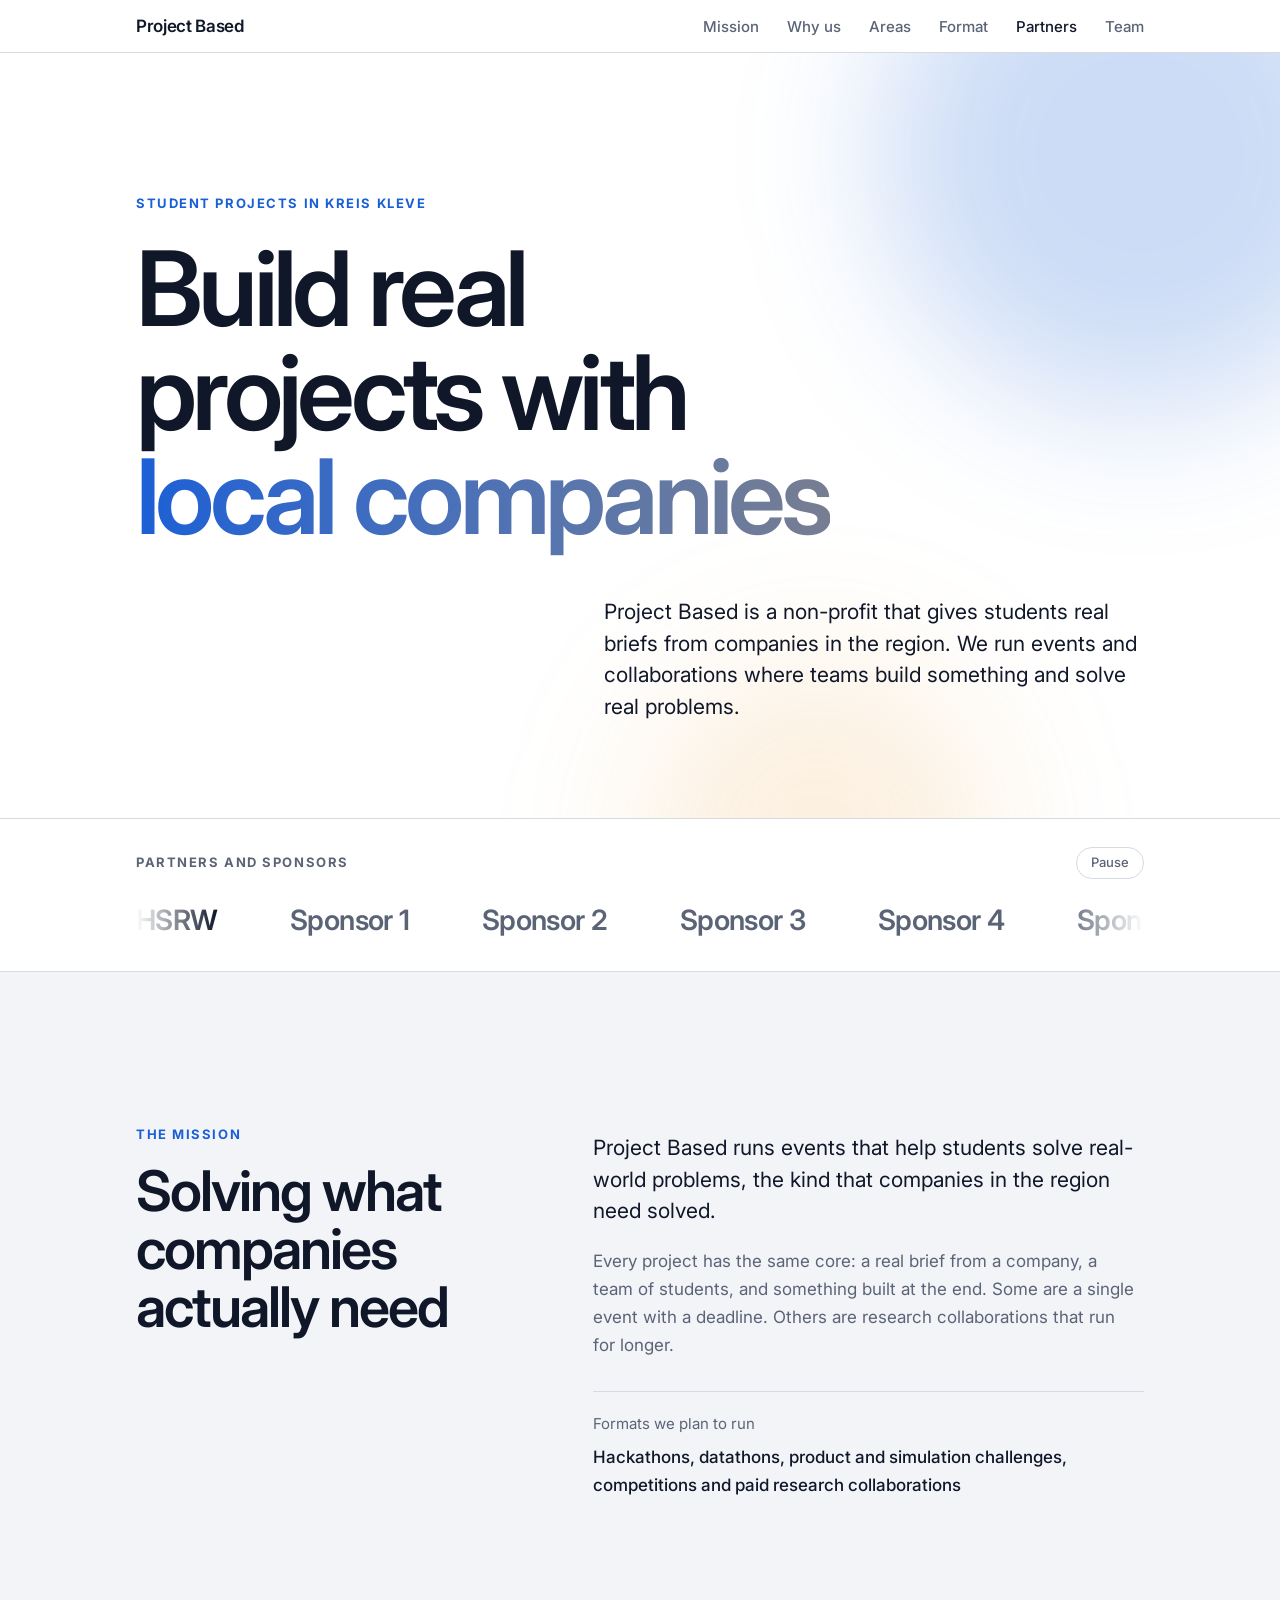
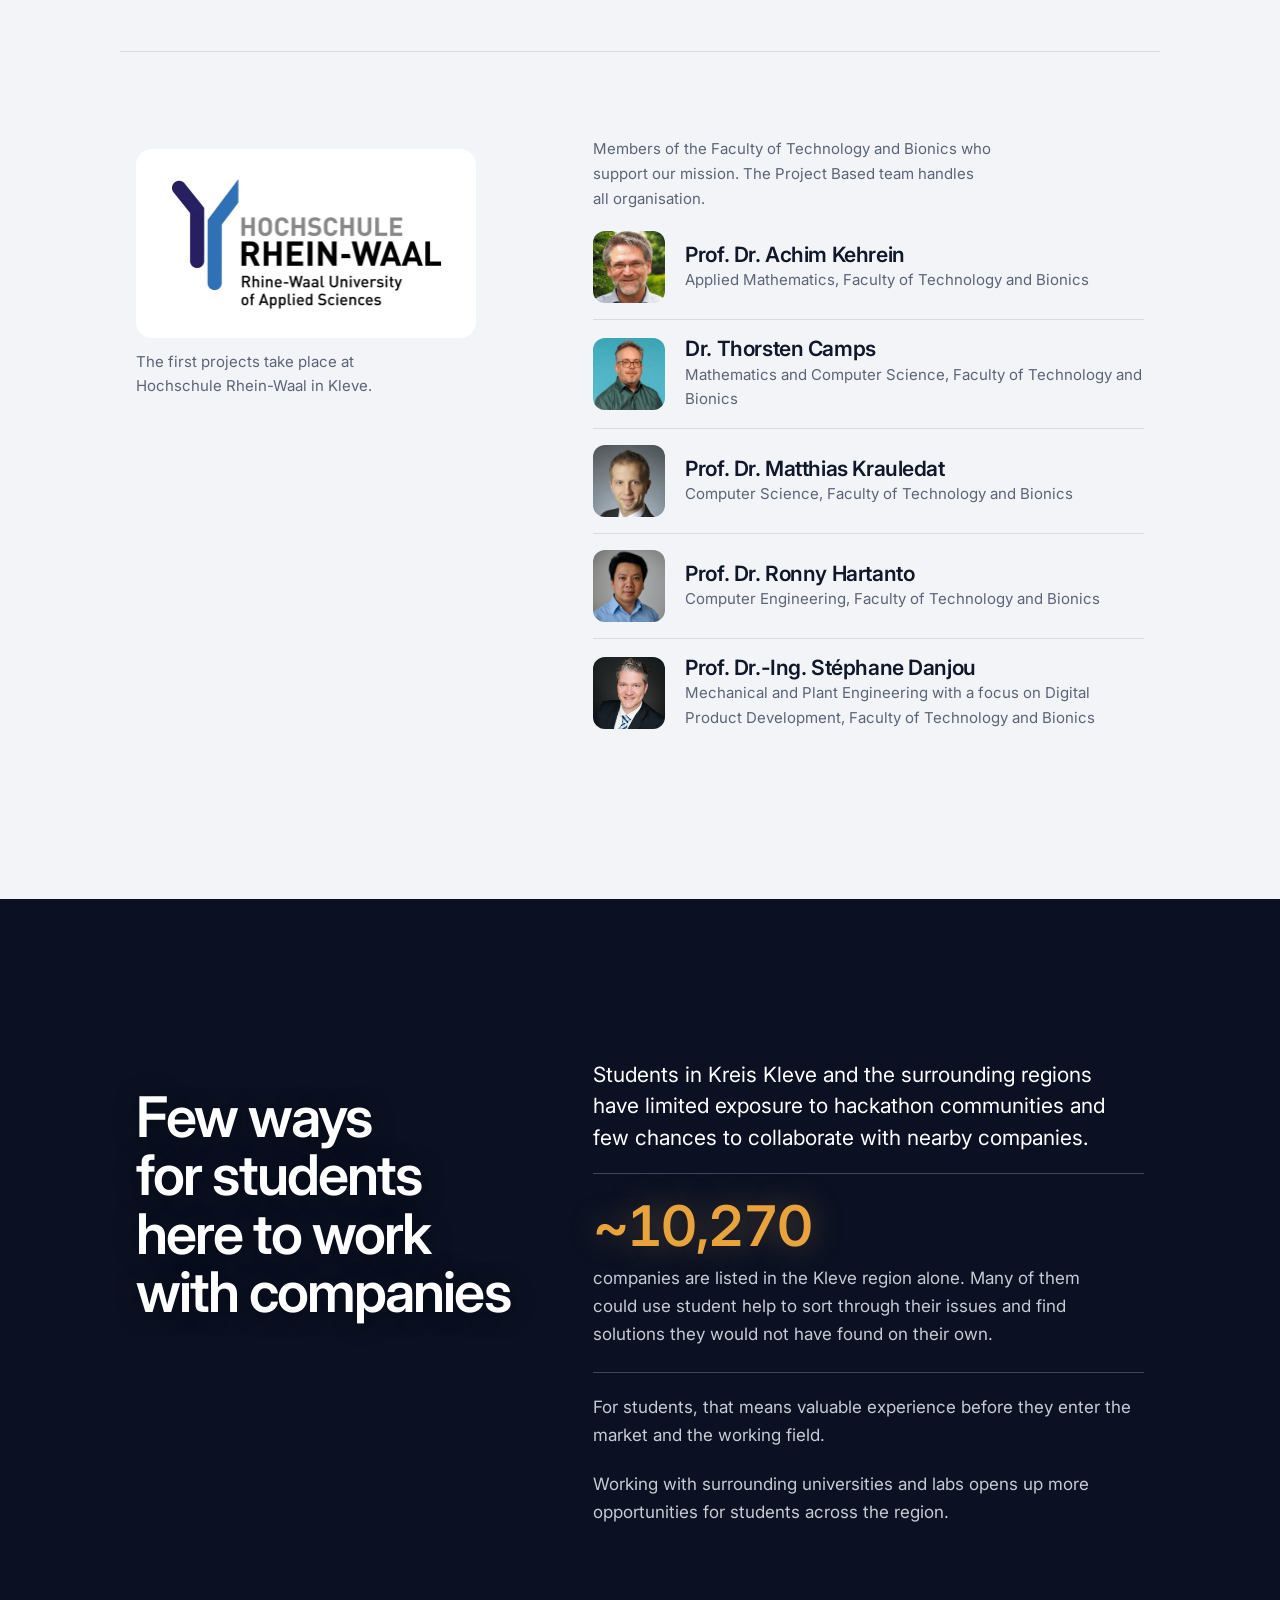
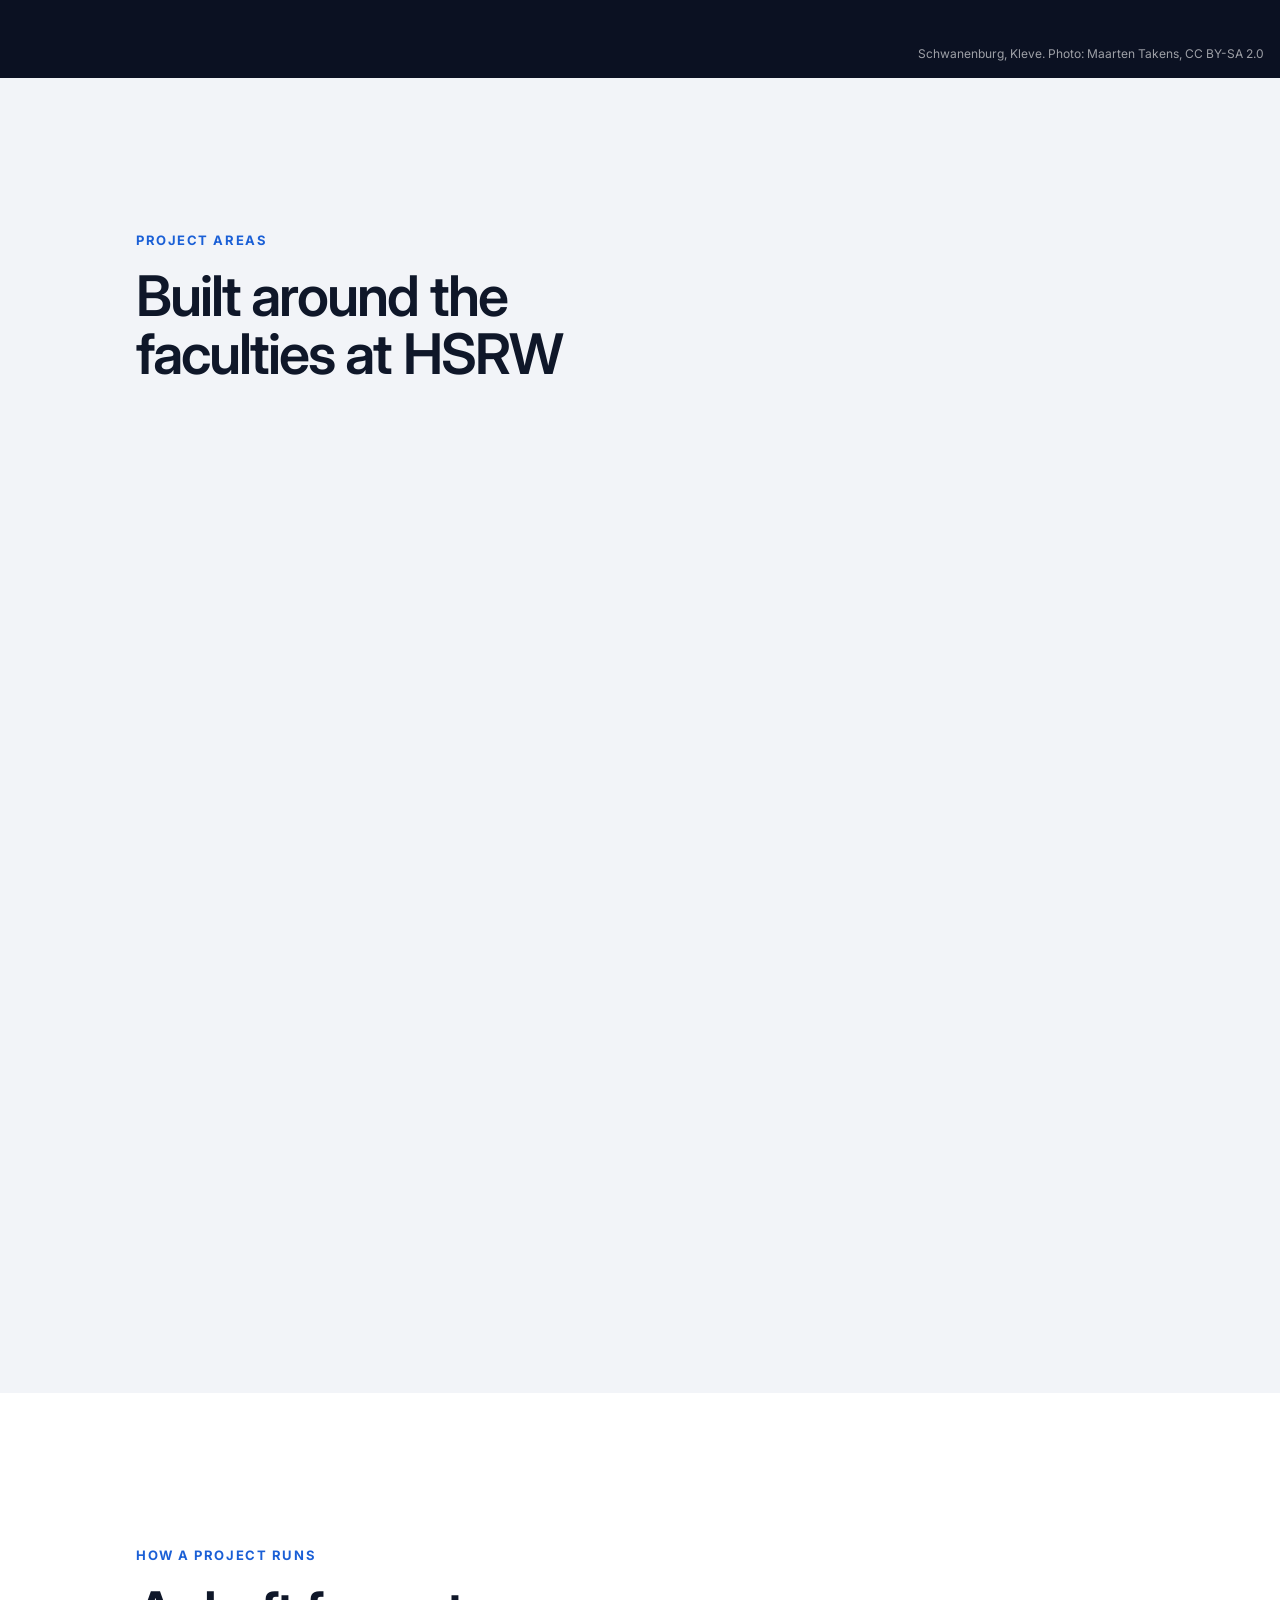
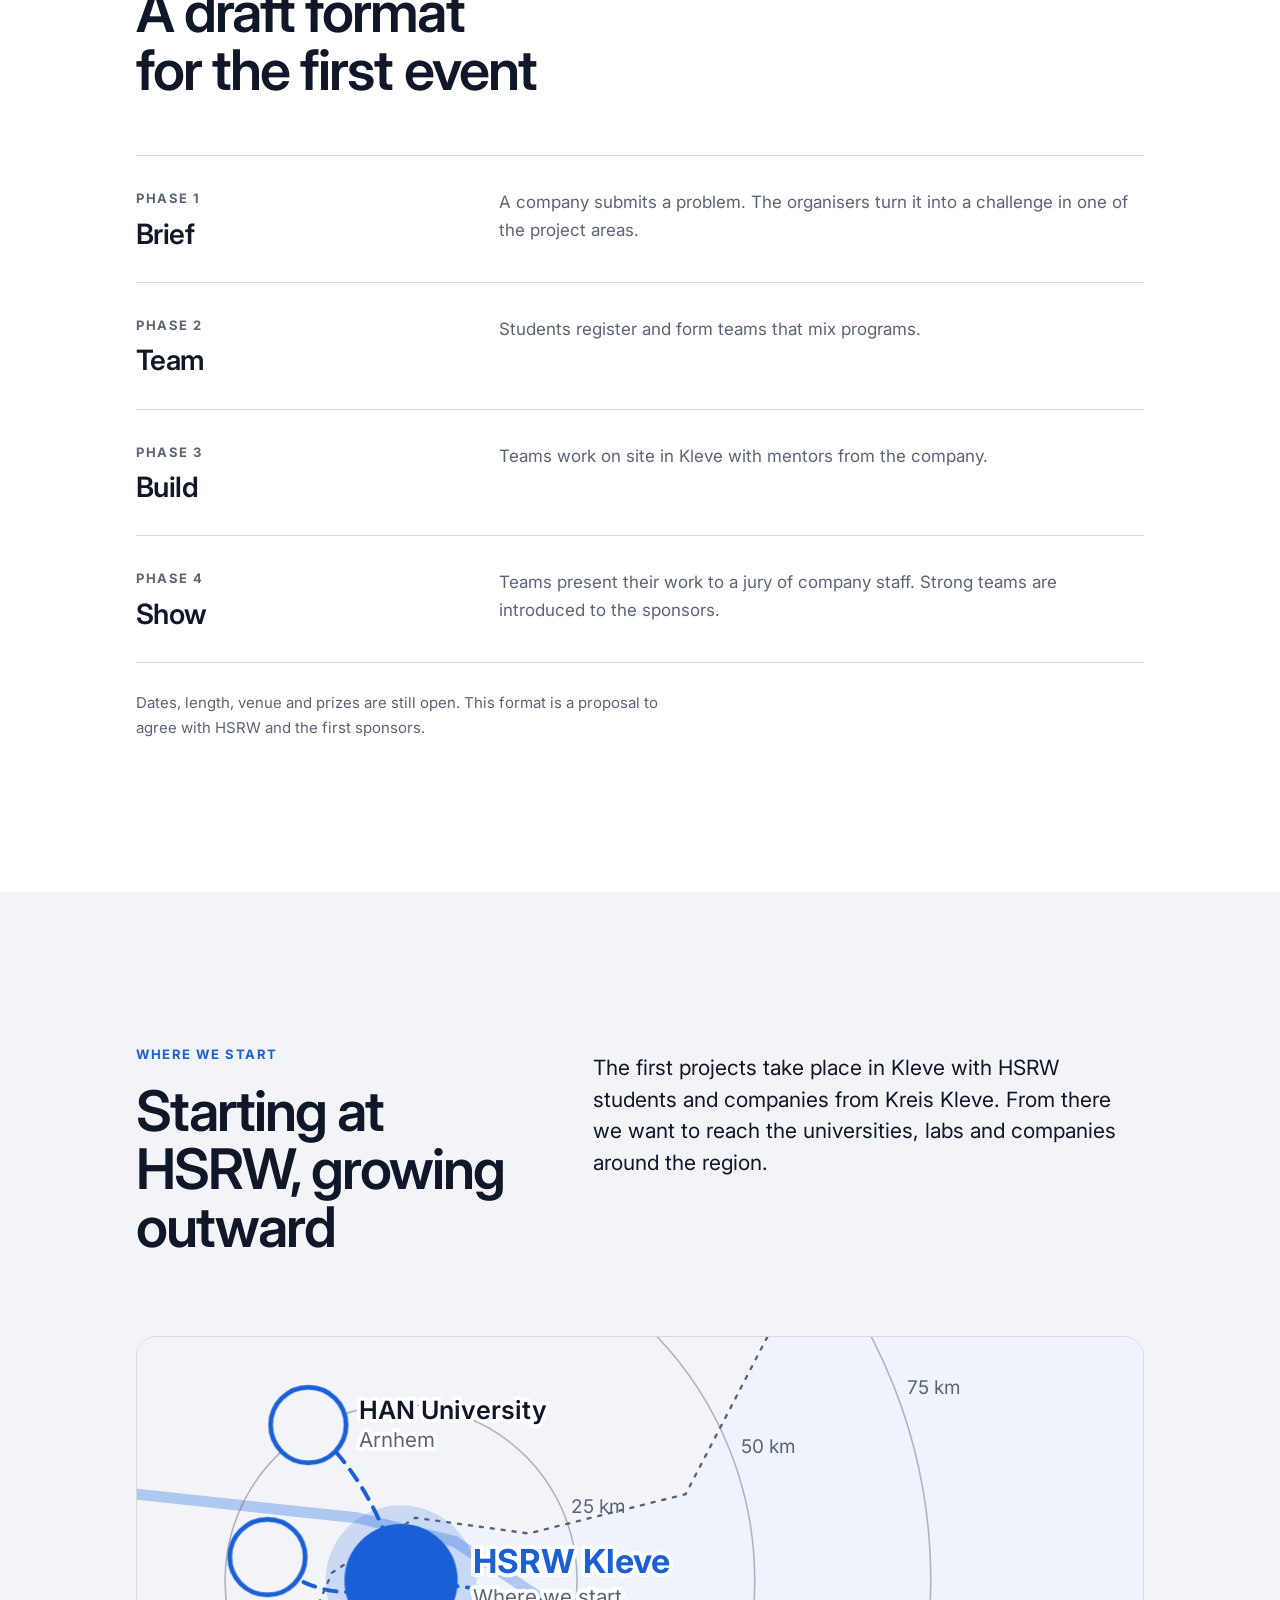
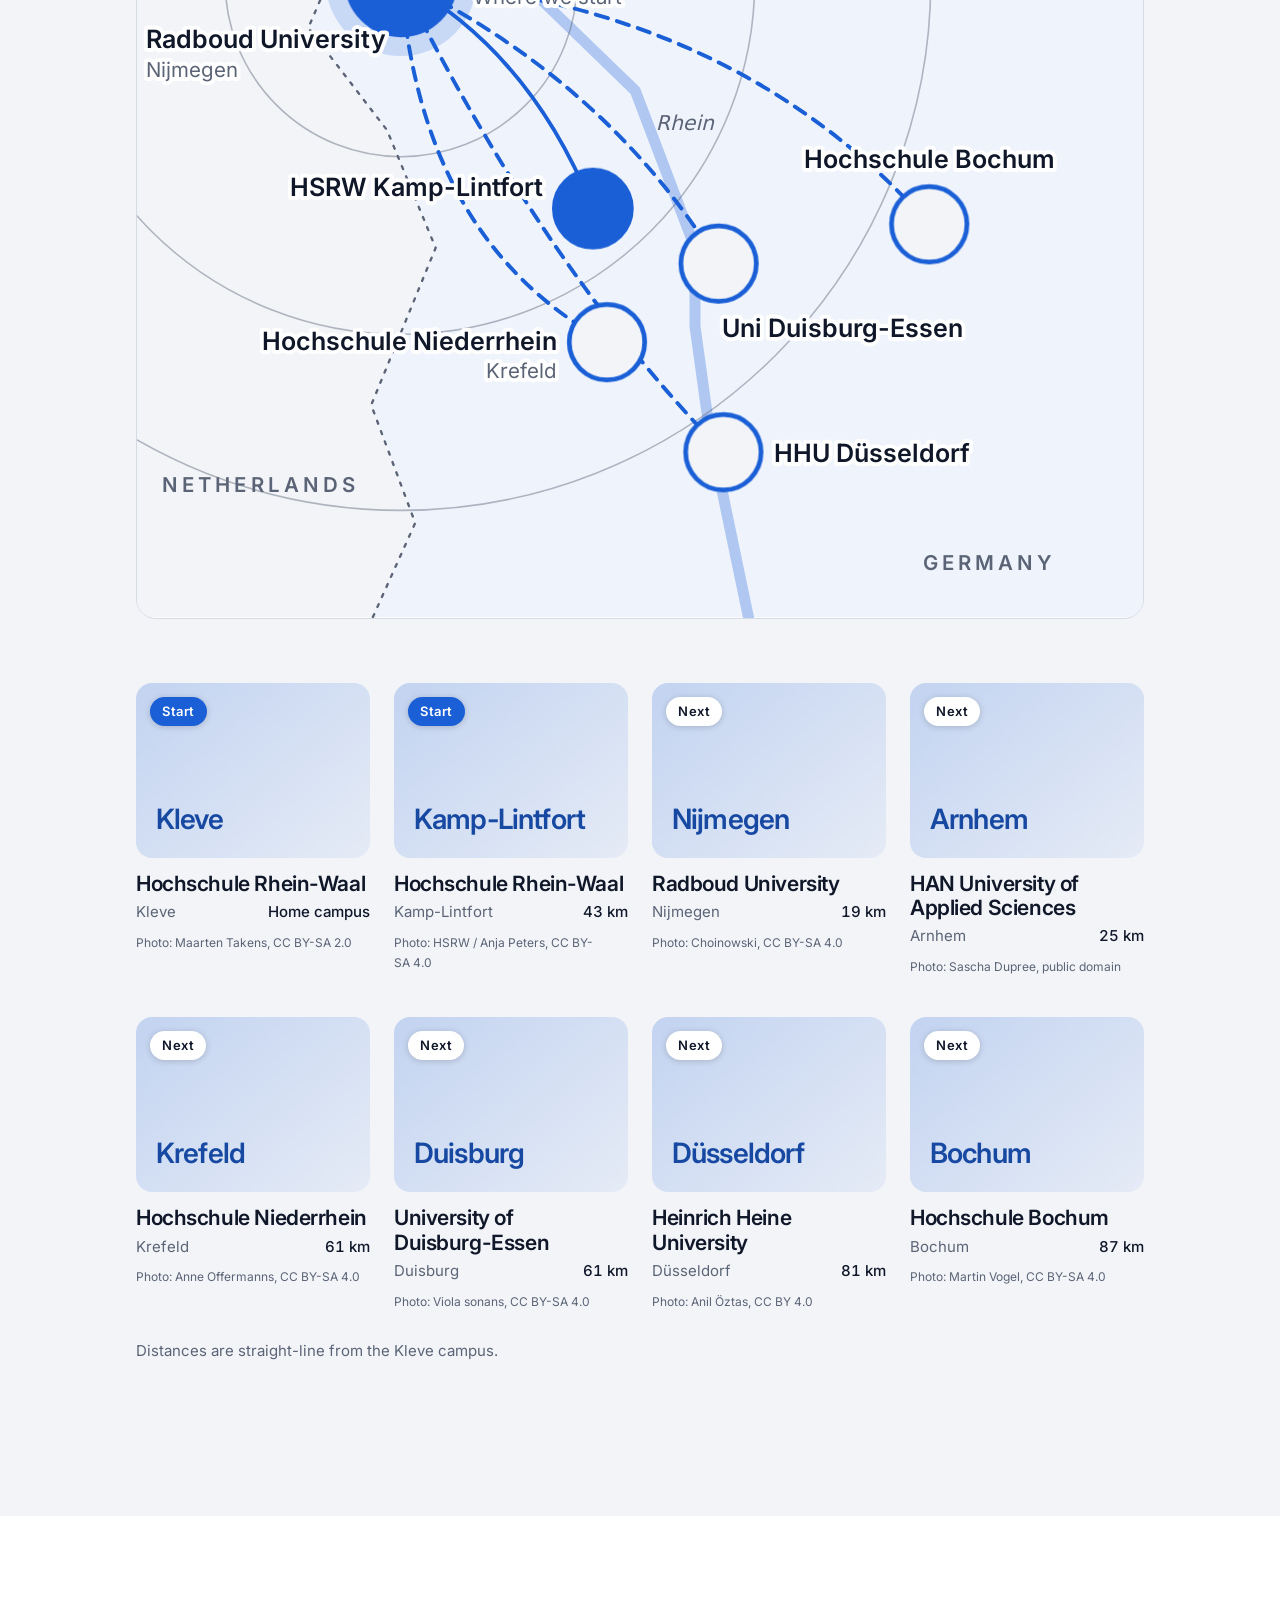
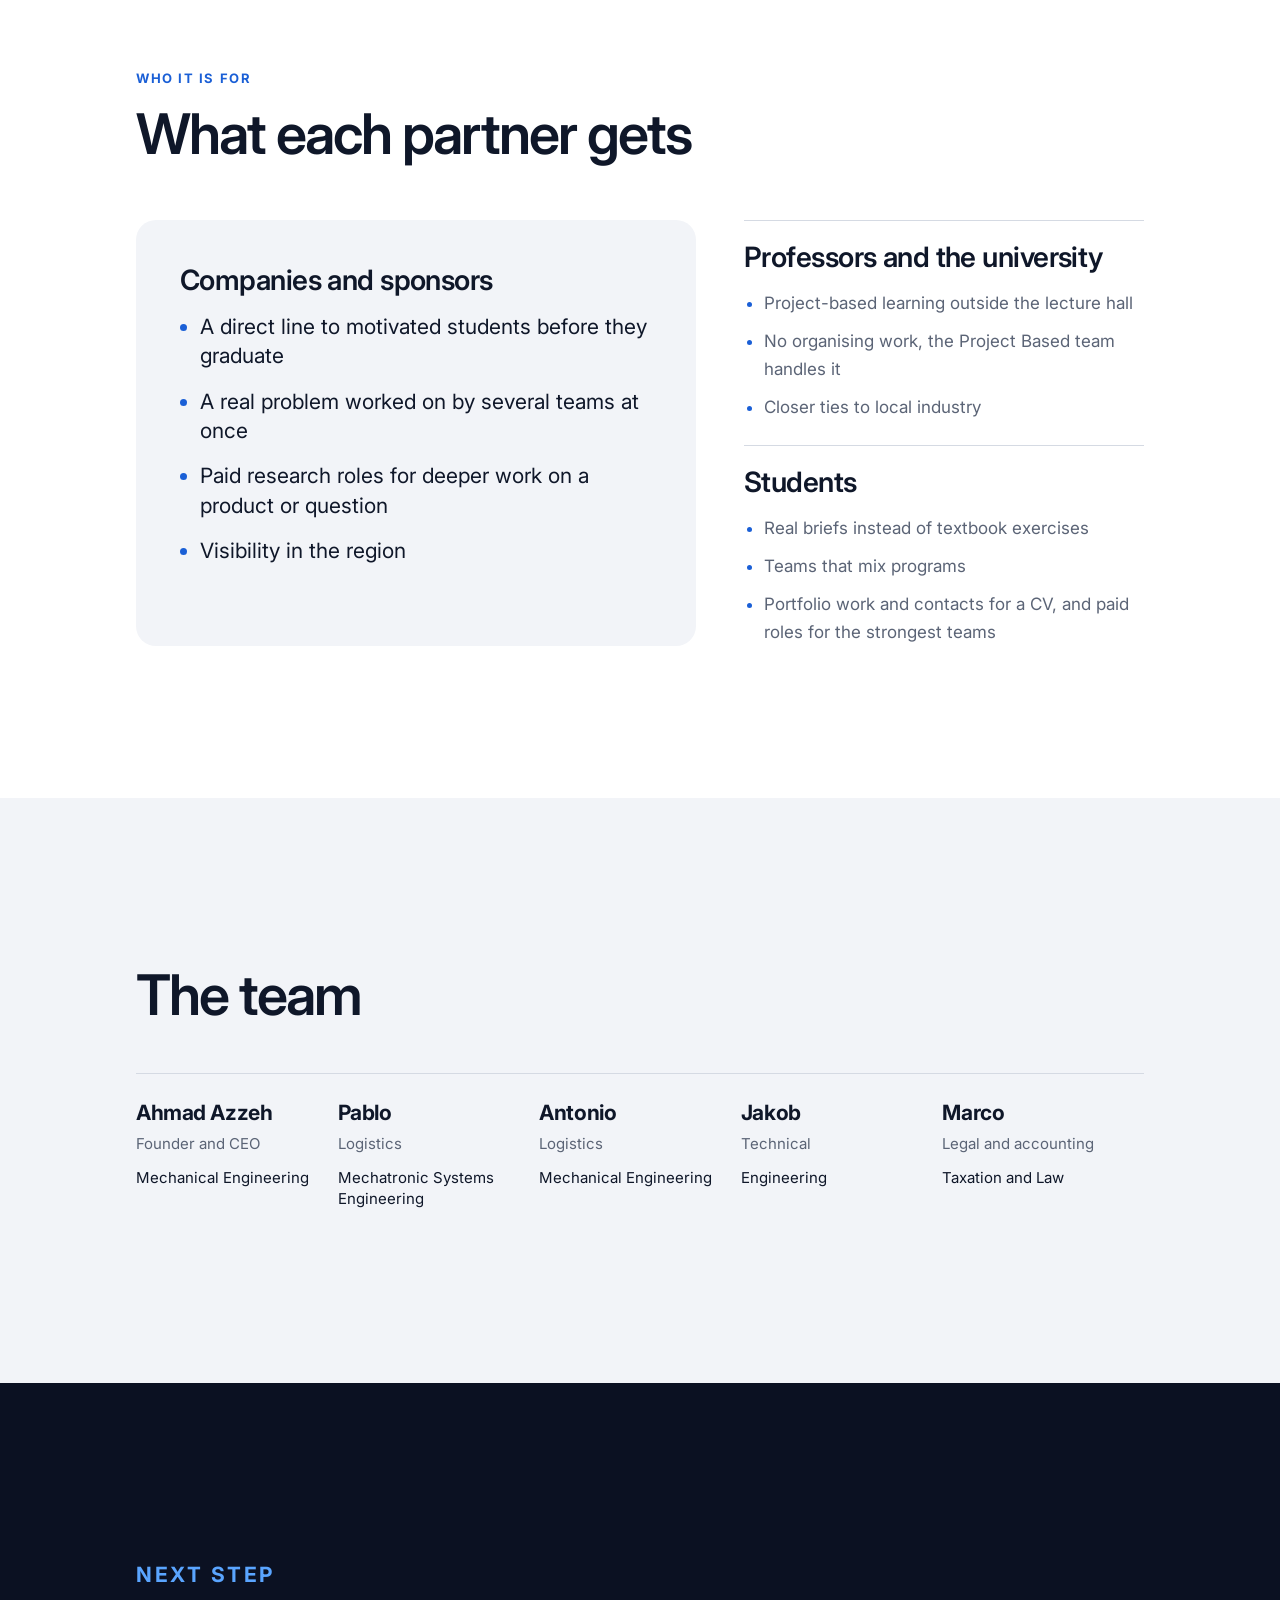
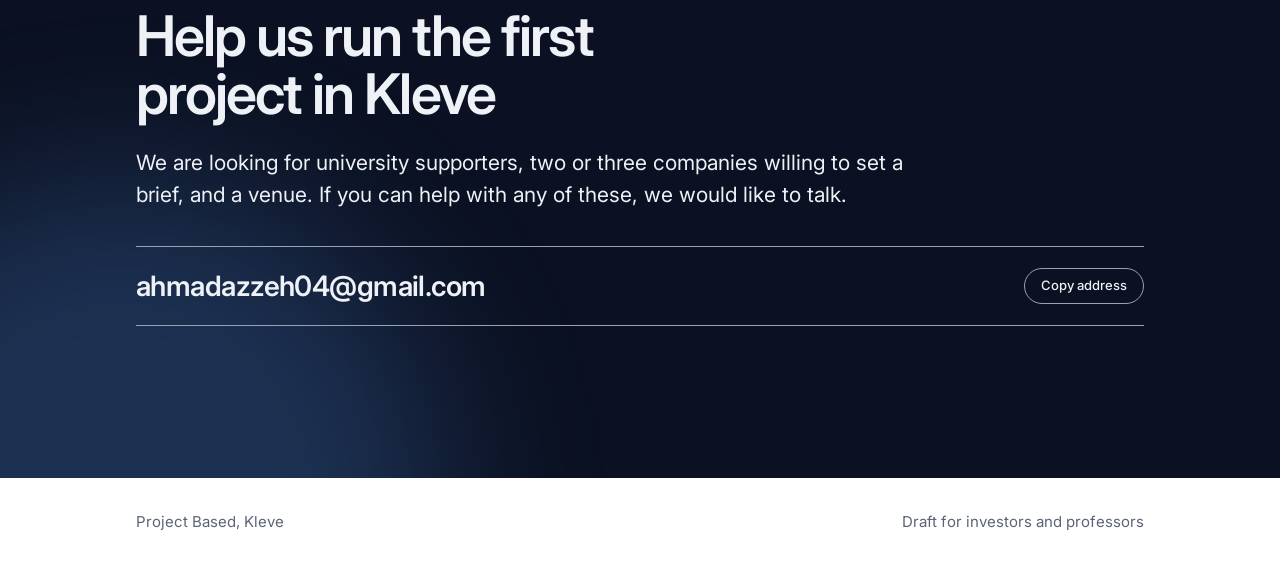
==== commit e5857484: "Polish JSC one-pagers (EN/DE) and fix team details on the site Co-Authored-By: Claude Sonnet 5.5 <no" ====
--- a/index.html
+++ b/index.html
@@ -636,10 +636,10 @@
     </div>
     <div class="wrap">
       <div class="team">
-        <div><div class="who">Ahmad Azzeh</div><div class="role">Founder, Chief Officer</div><div class="study">Mechanical Engineering</div></div>
+        <div><div class="who">Ahmad Azzeh</div><div class="role">Founder and CEO</div><div class="study">Mechanical Engineering</div></div>
         <div><div class="who">Pablo</div><div class="role">Logistics</div><div class="study">Mechatronic Systems Engineering</div></div>
         <div><div class="who">Antonio</div><div class="role">Logistics</div><div class="study">Mechanical Engineering</div></div>
-        <div><div class="who">Jakov</div><div class="role">Technical</div></div>
+        <div><div class="who">Jakob</div><div class="role">Technical</div><div class="study">Engineering</div></div>
         <div><div class="who">Marco</div><div class="role">Legal and accounting</div><div class="study">Taxation and Law</div></div>
       </div>
     </div>
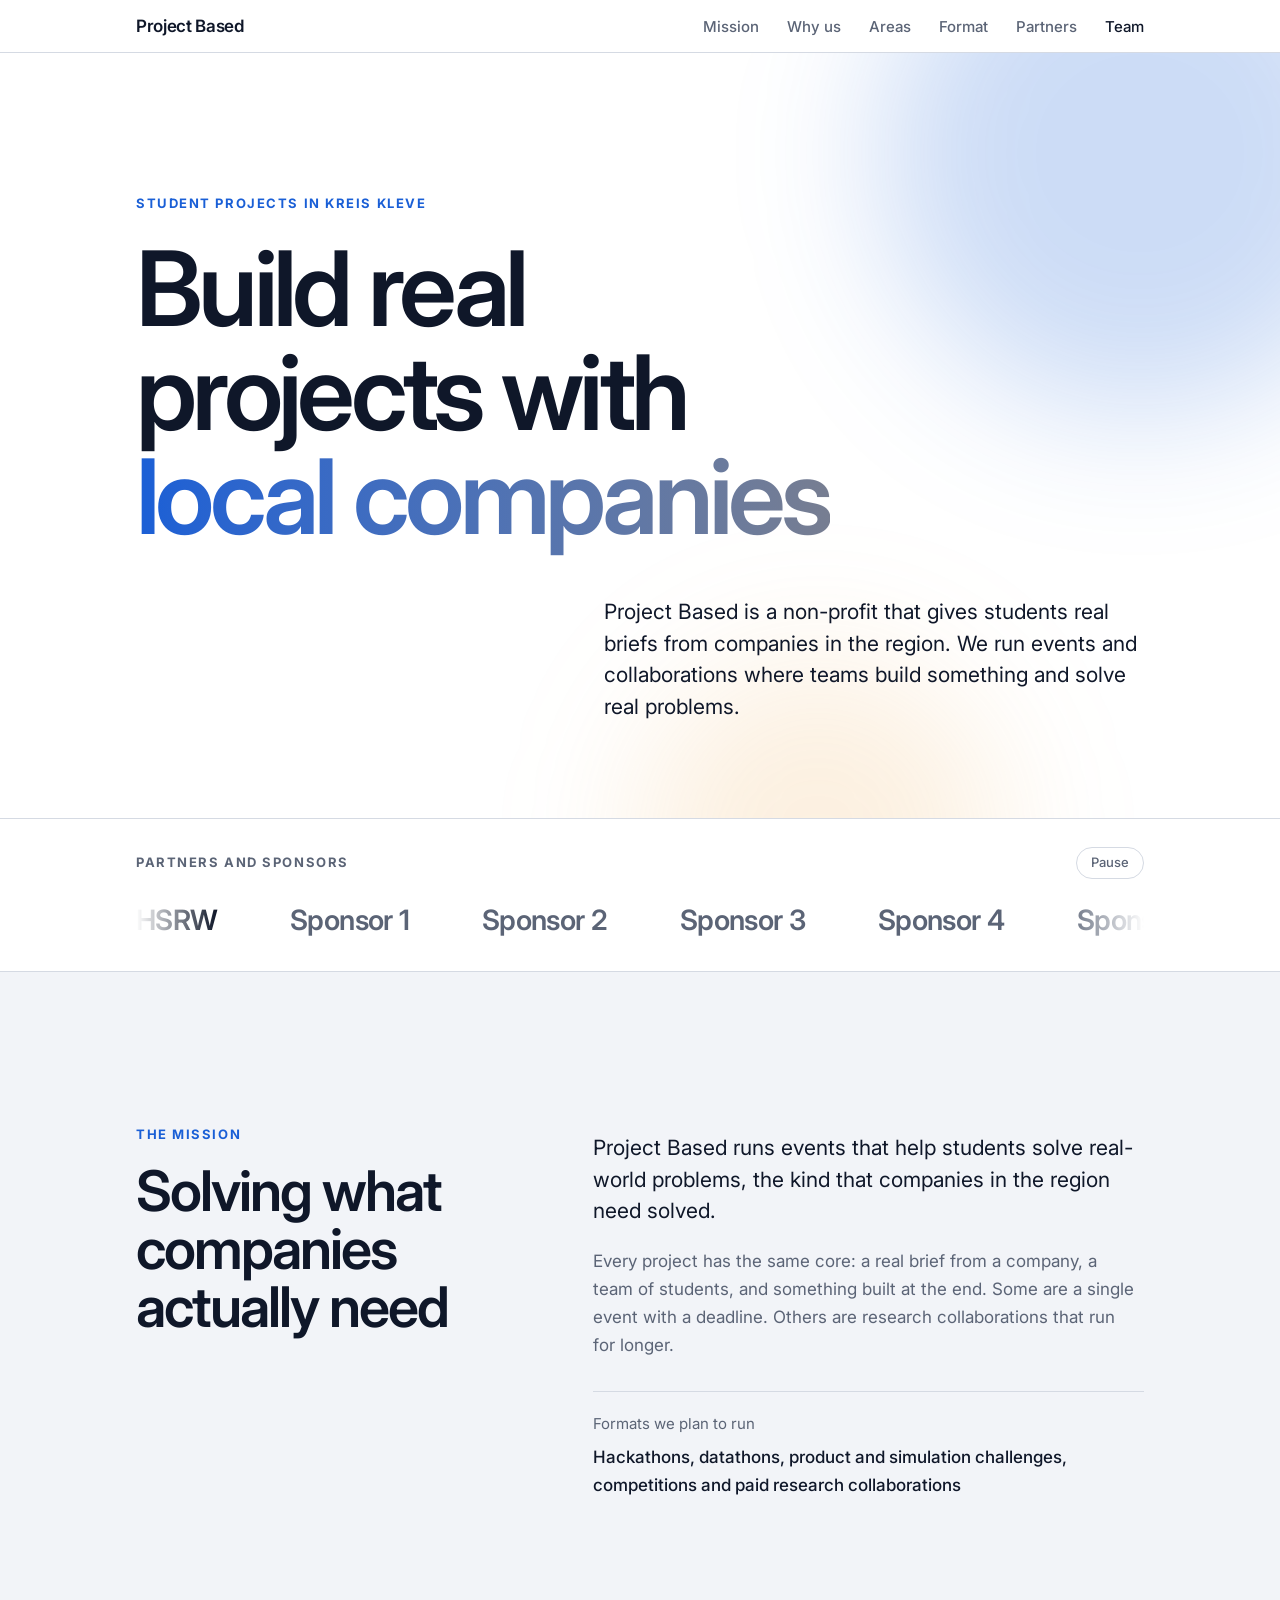
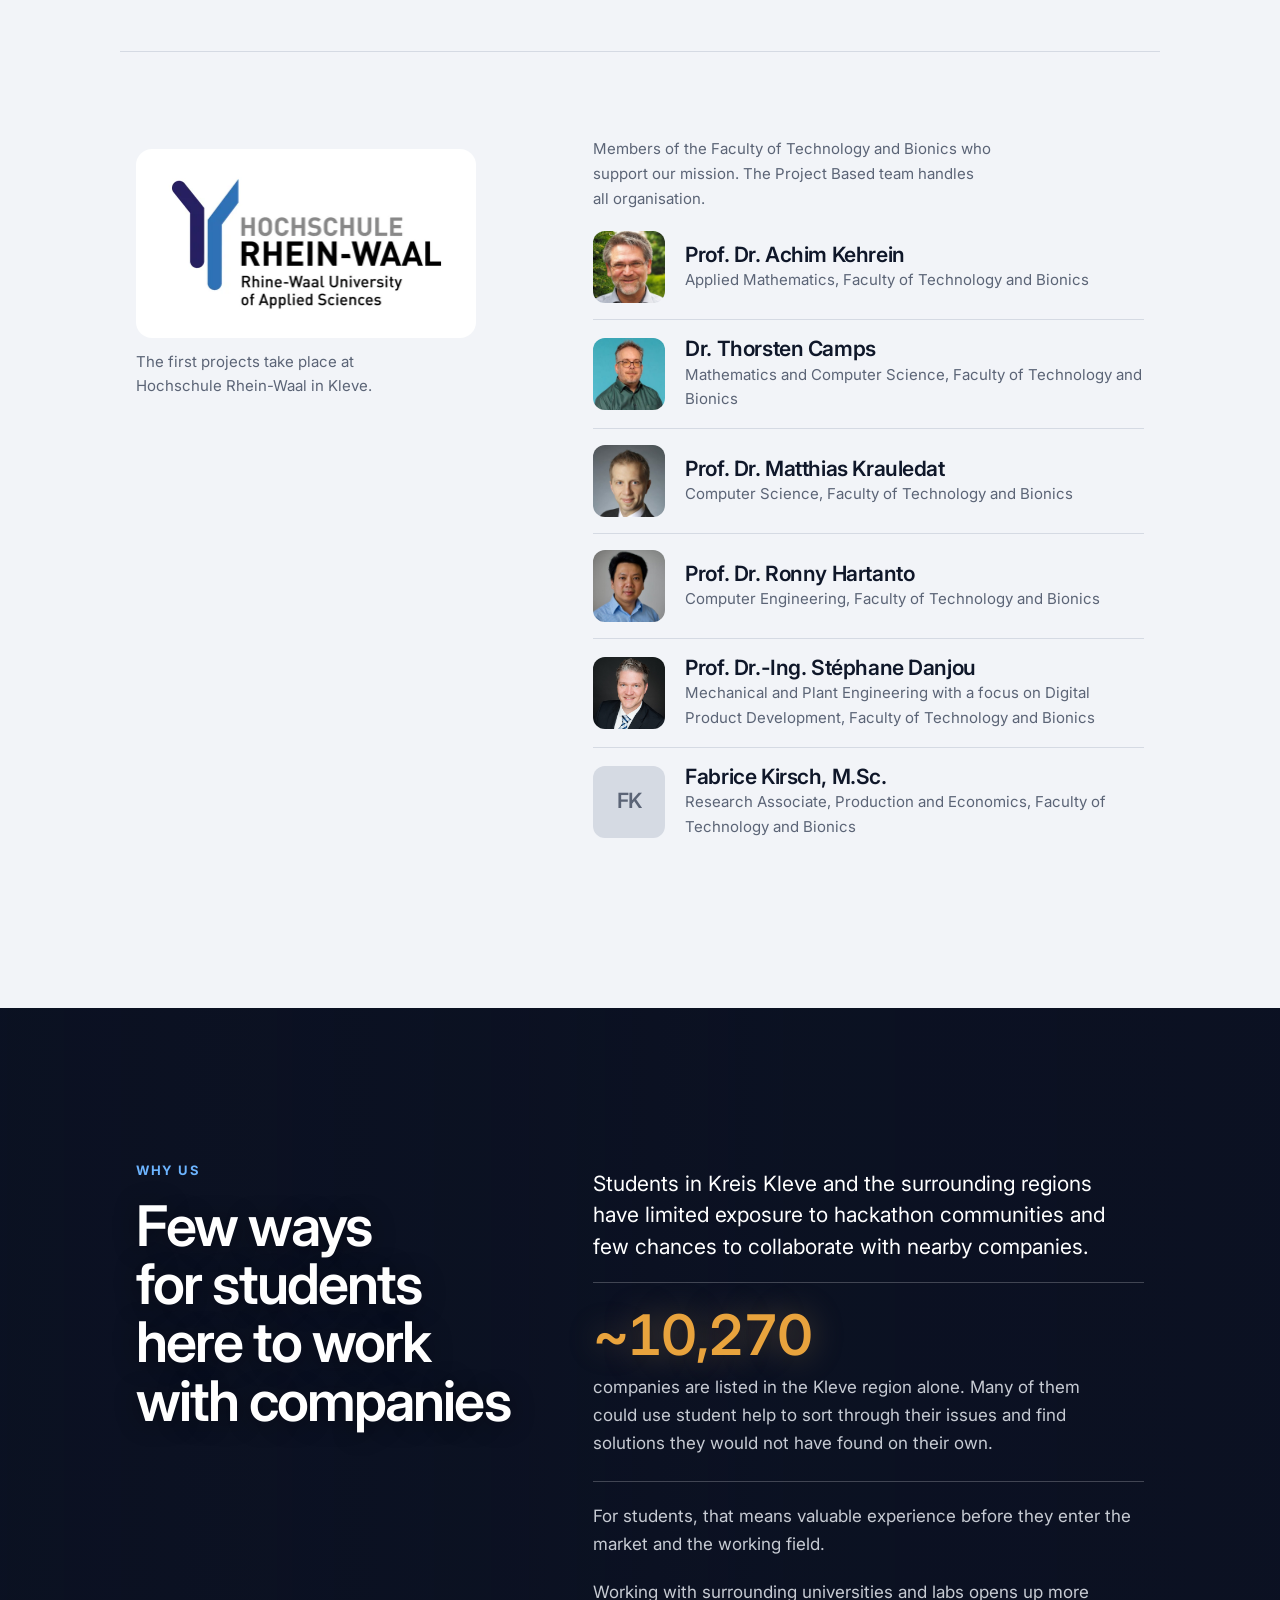
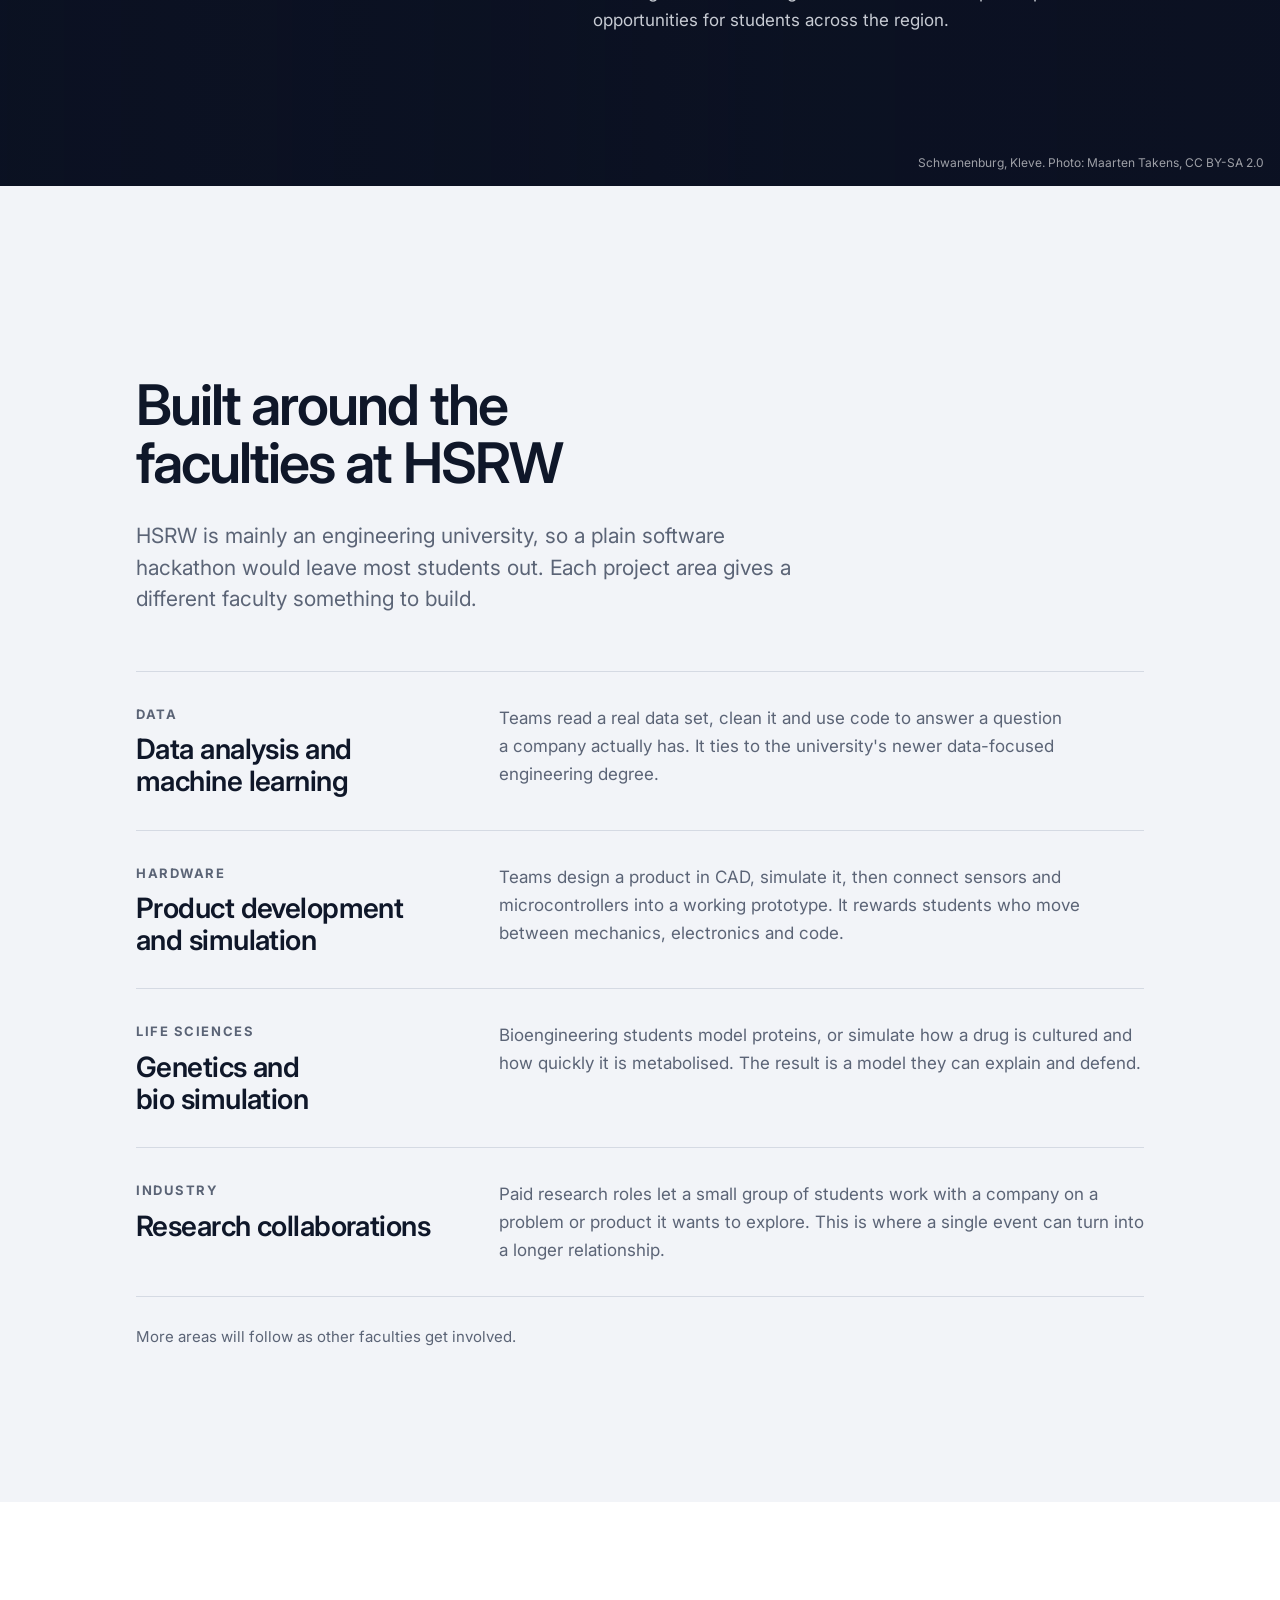
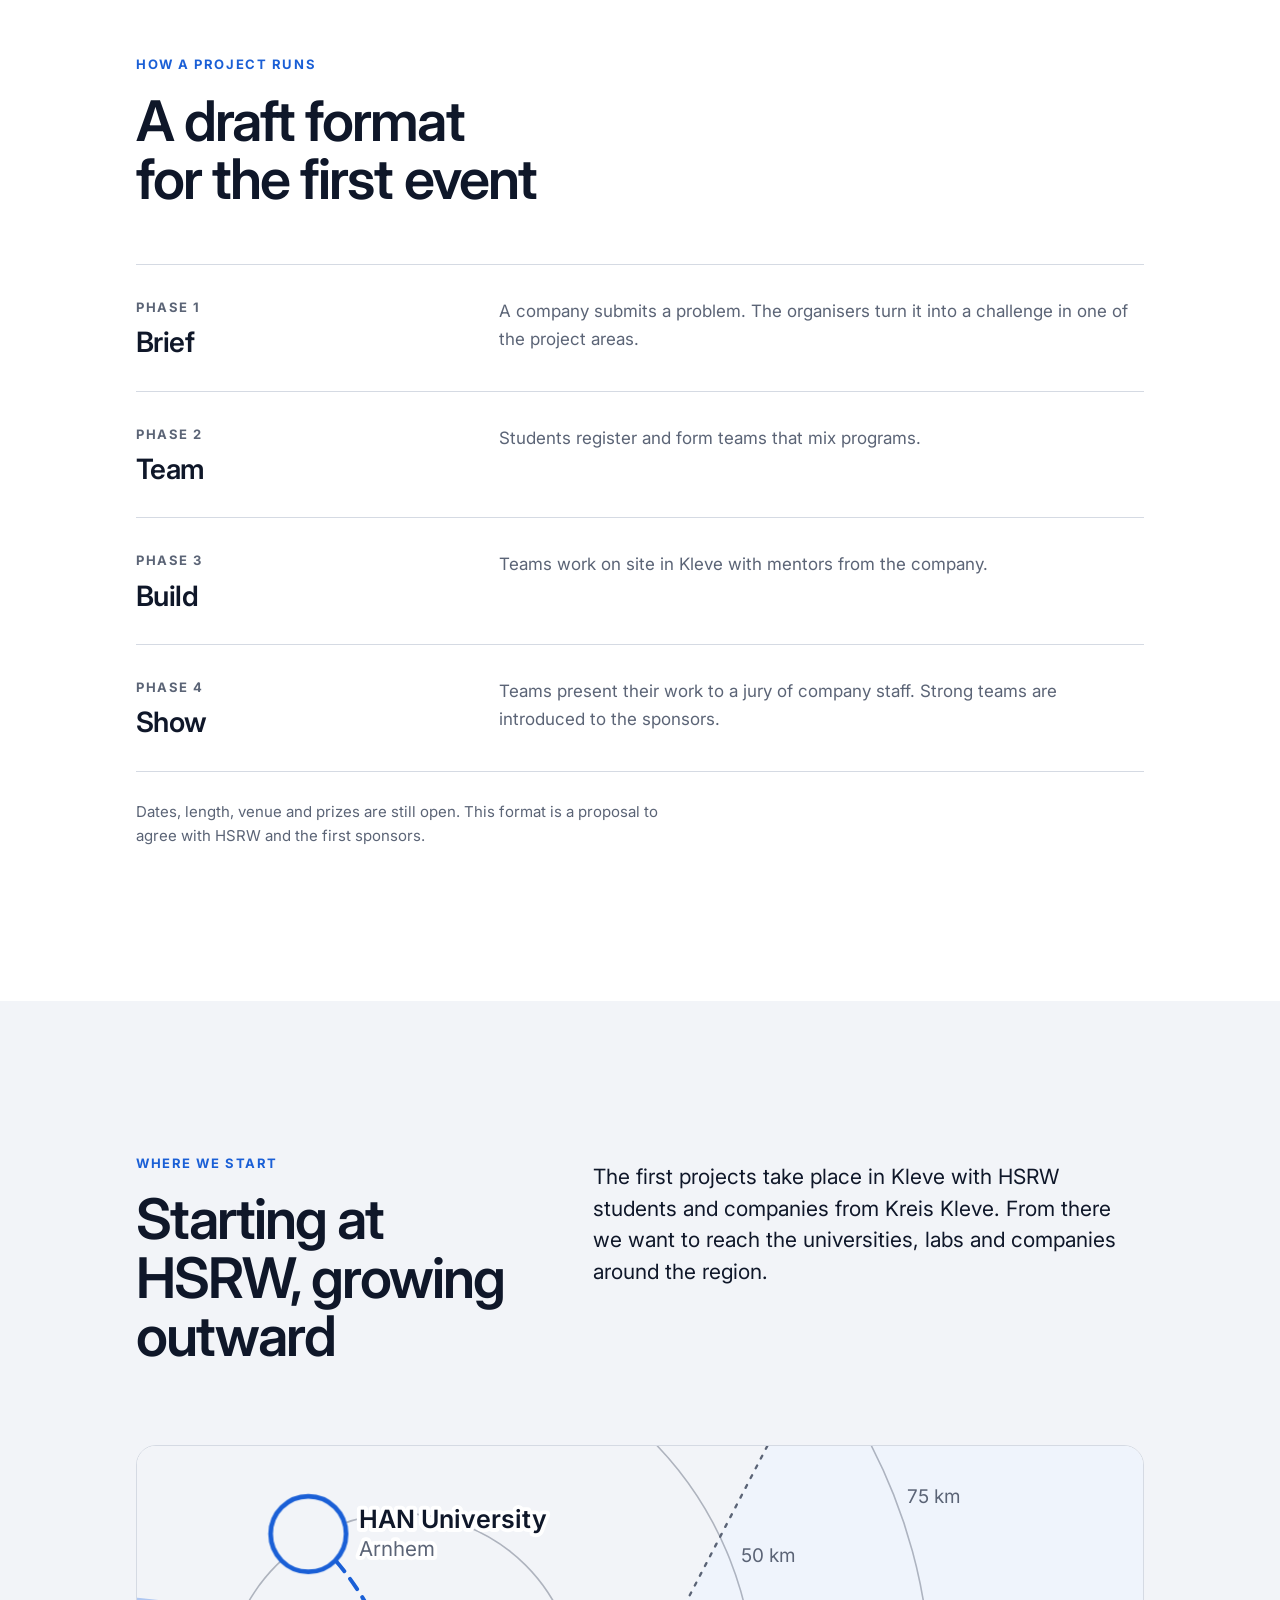
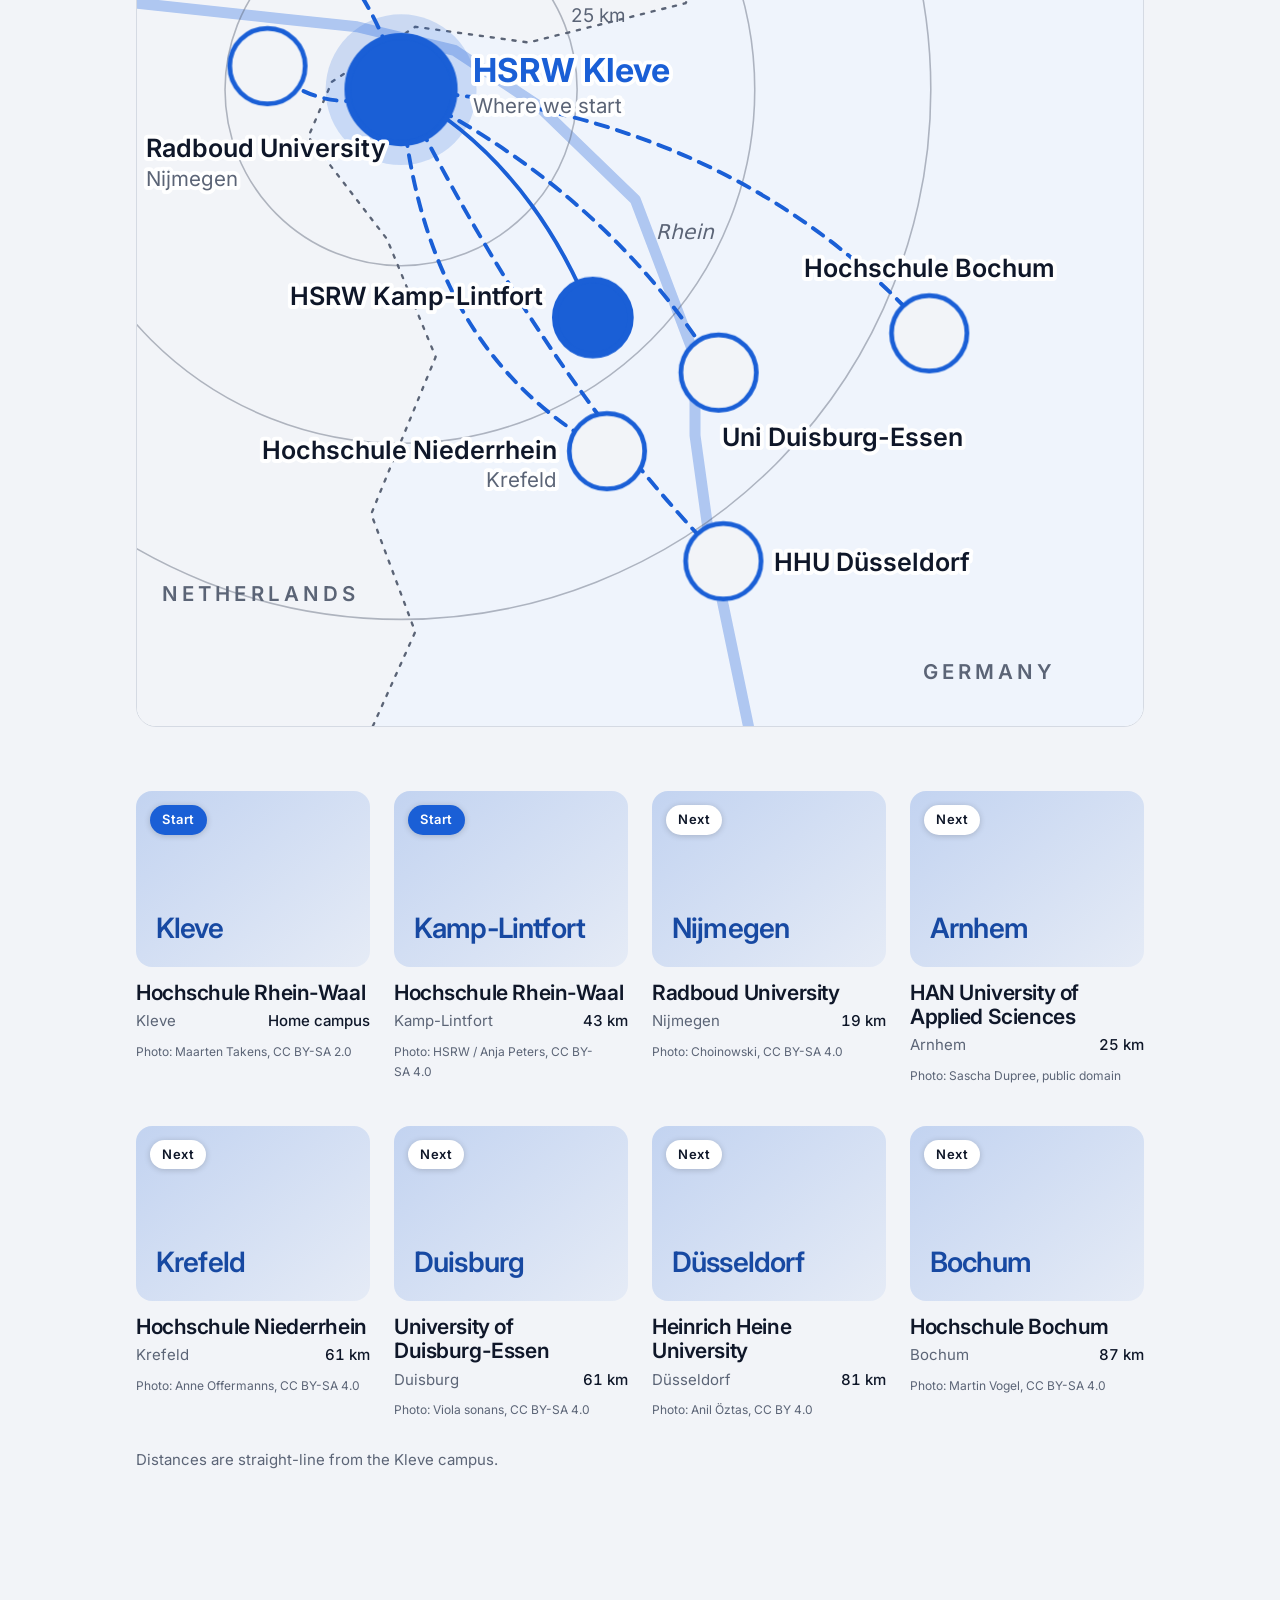
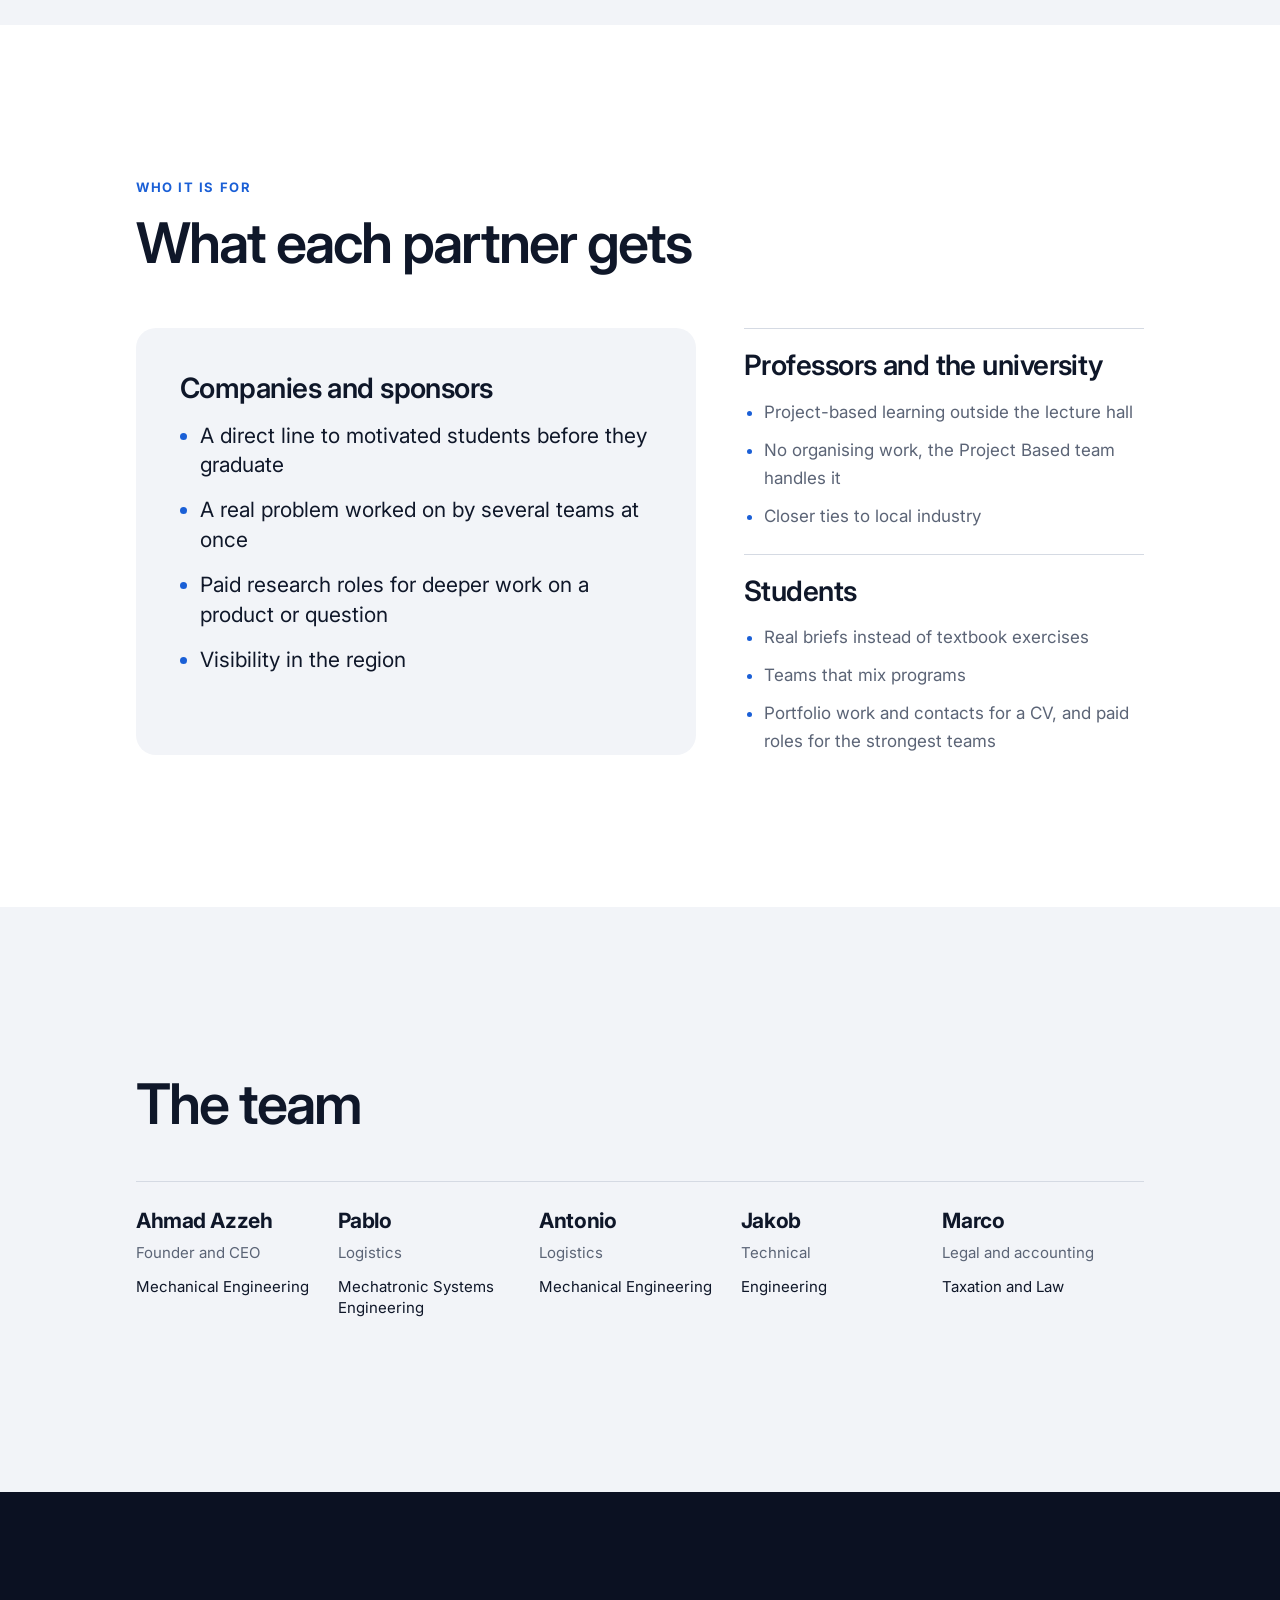
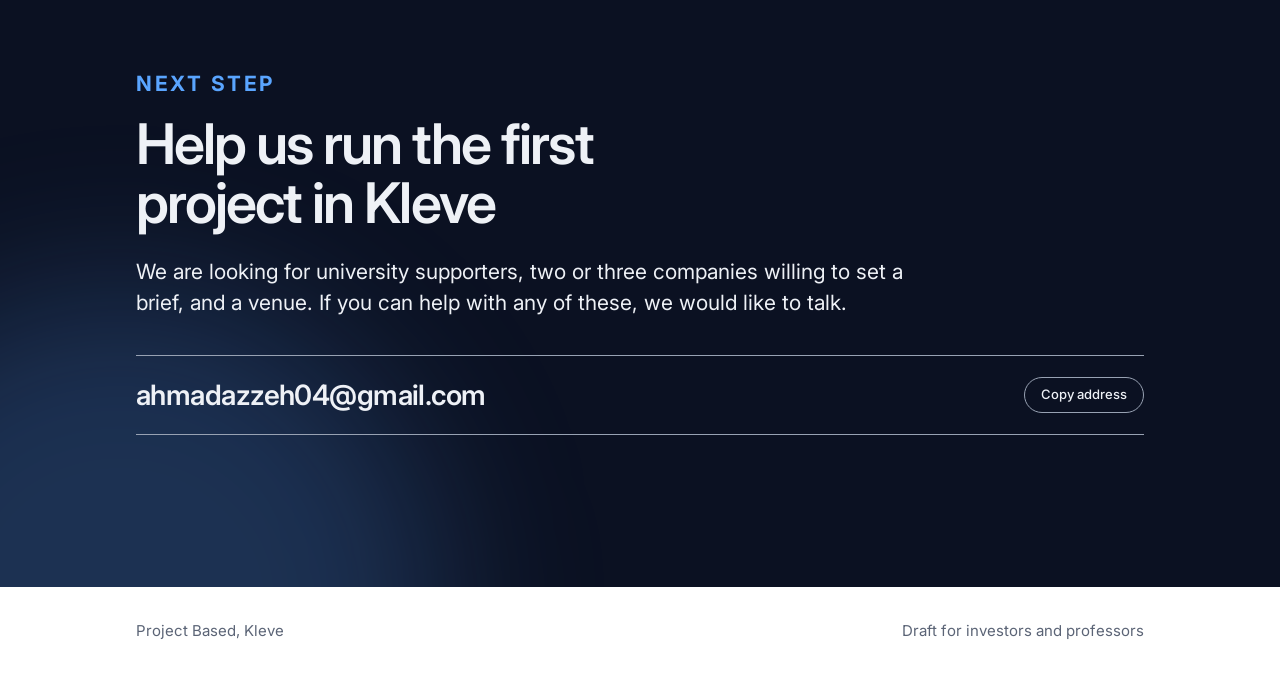
==== commit 1d0badbd: "Add Fabrice Kirsch, M.Sc. to academic supporters (site and one-pagers) Co-Authored-By: Claude Sonnet" ====
--- a/index.html
+++ b/index.html
@@ -125,6 +125,7 @@
 .advisors li { display: grid; grid-template-columns: 72px minmax(0, 1fr); gap: 20px; align-items: center; padding-block: 16px; border-top: 1px solid var(--line); }
 .advisors li:first-child { border-top: 0; padding-top: 0; }
 .advisors img { width: 72px; height: 72px; border-radius: 12px; object-fit: cover; display: block; background: var(--line); }
+.advisors .avatar { width: 72px; height: 72px; border-radius: 12px; display: grid; place-items: center; background: var(--line); color: var(--muted); font-weight: 600; font-size: var(--t-lg); letter-spacing: -0.02em; }
 .advisors .who { font-weight: 600; font-size: var(--t-lg); letter-spacing: -0.02em; line-height: 1.25; }
 .advisors .role { color: var(--muted); font-size: var(--t-md); }
 .uni .sub { margin-top: 12px; color: var(--muted); font-size: var(--t-md); max-width: 34ch; }
@@ -380,6 +381,7 @@
           <li><img src="[data-uri]" alt="Prof. Dr. Matthias Krauledat" width="72" height="72"><div><div class="who">Prof. Dr. Matthias Krauledat</div><div class="role">Computer Science, Faculty of Technology and Bionics</div></div></li>
           <li><img src="[data-uri]" alt="Prof. Dr. Ronny Hartanto" width="72" height="72"><div><div class="who">Prof. Dr. Ronny Hartanto</div><div class="role">Computer Engineering, Faculty of Technology and Bionics</div></div></li>
           <li><img src="[data-uri]" alt="Prof. Dr.-Ing. Stéphane Danjou" width="72" height="72"><div><div class="who">Prof. Dr.-Ing. Stéphane Danjou</div><div class="role">Mechanical and Plant Engineering with a focus on Digital Product Development, Faculty of Technology and Bionics</div></div></li>
+          <li><div class="avatar" aria-hidden="true">FK</div><div><div class="who">Fabrice Kirsch, M.Sc.</div><div class="role">Research Associate, Production and Economics, Faculty of Technology and Bionics</div></div></li>
         </ul>
       </div>
     </div>
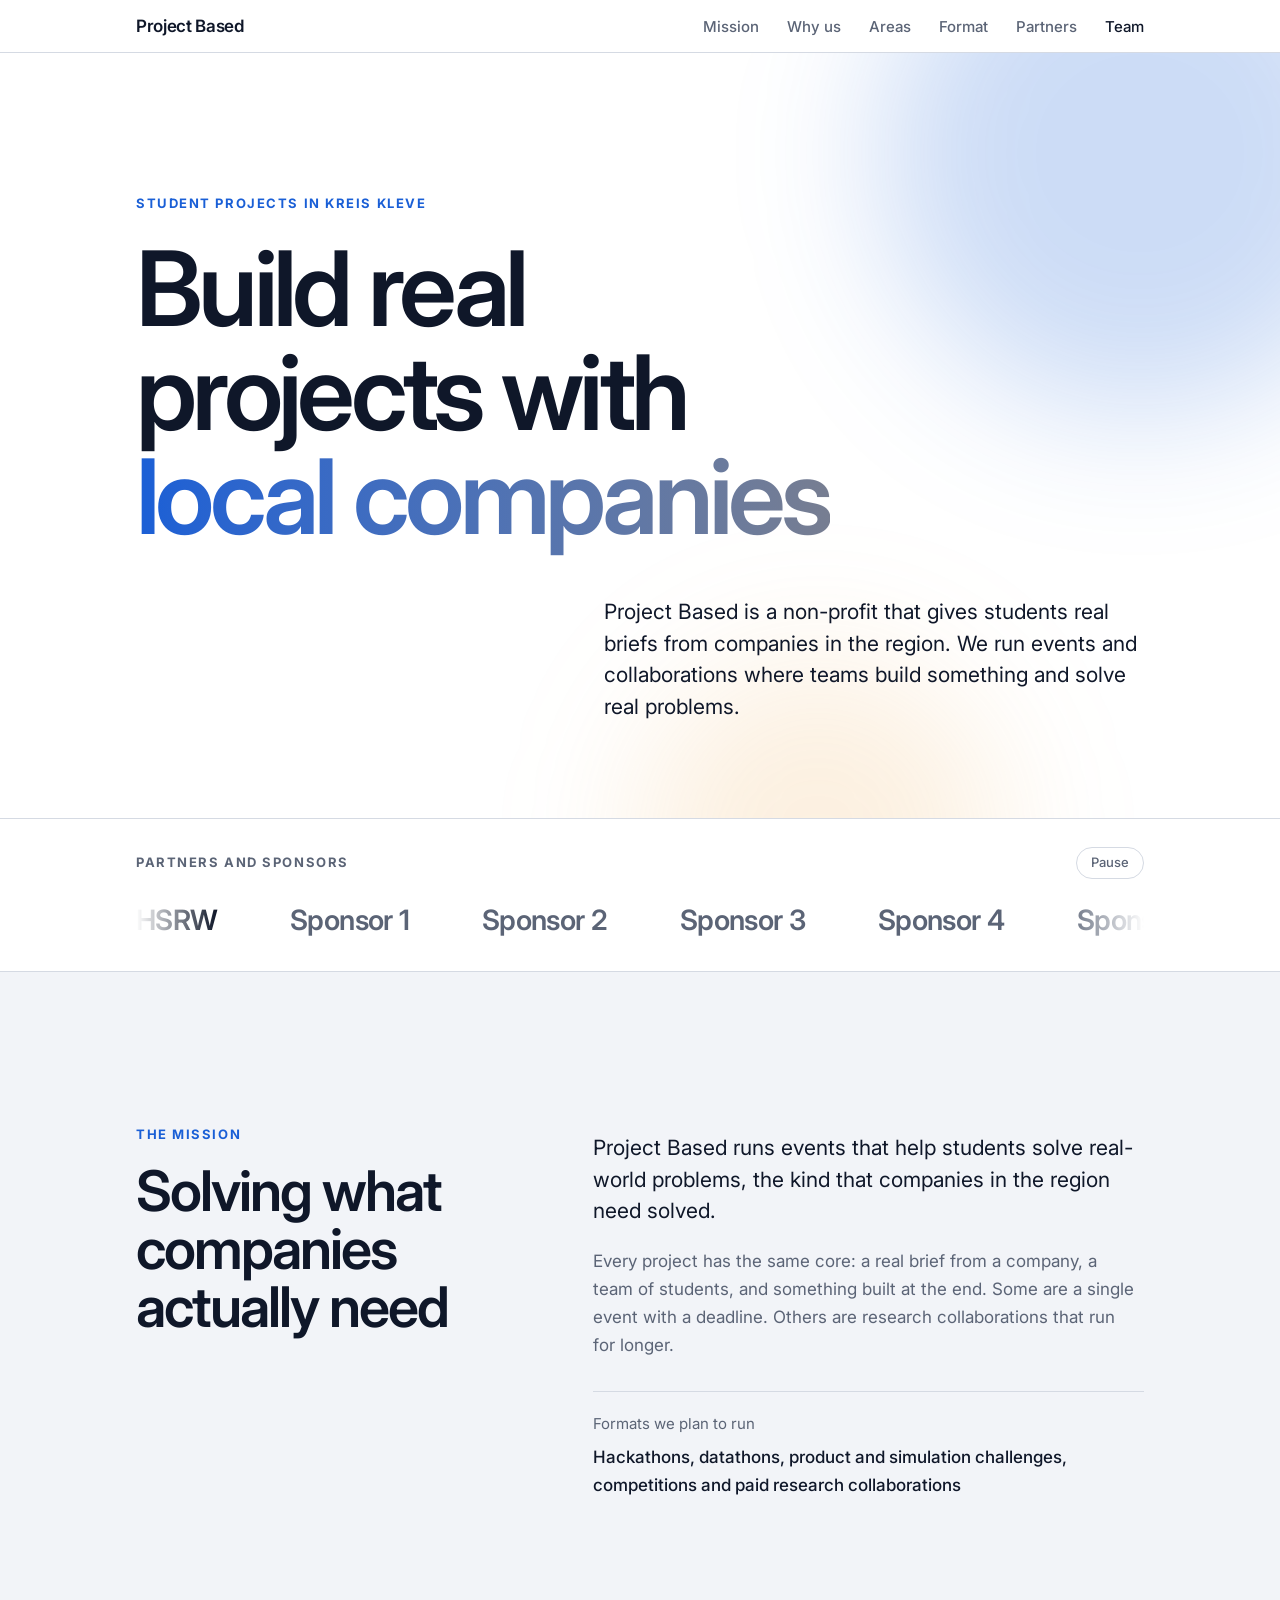
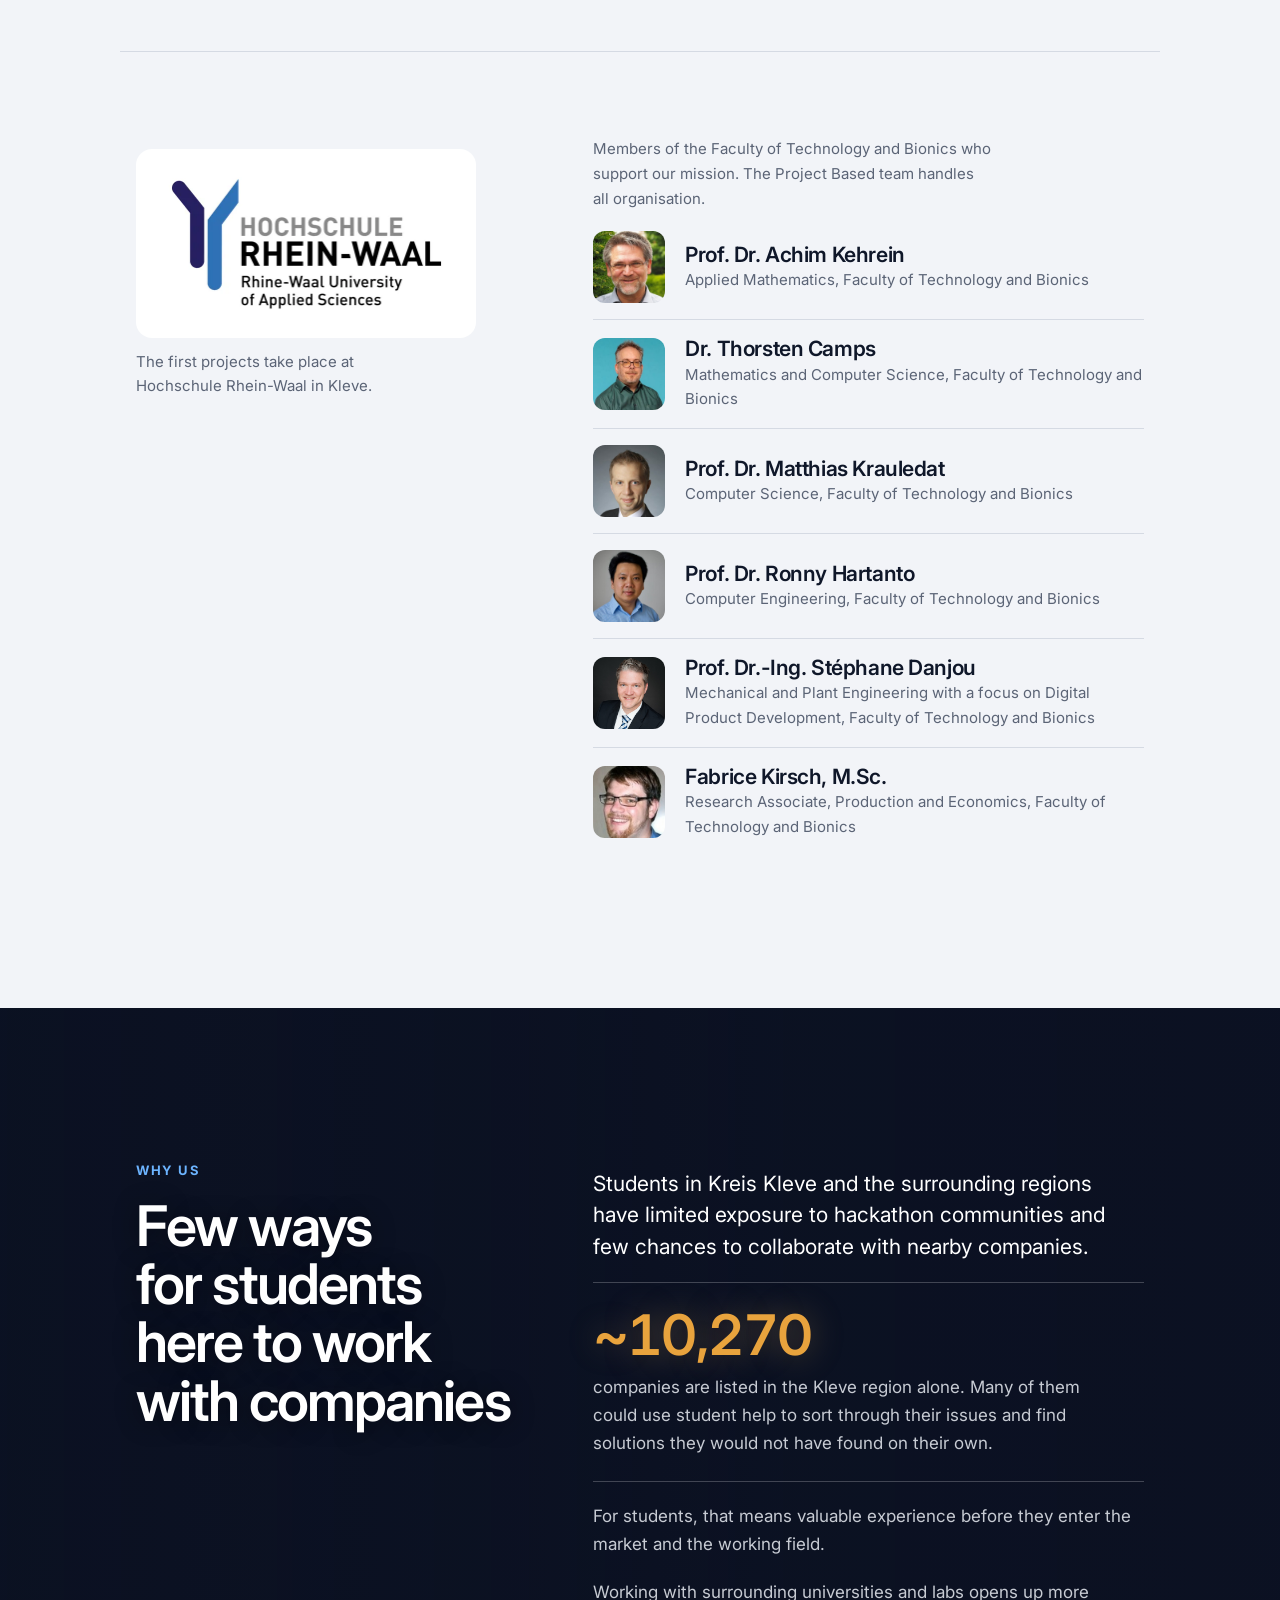
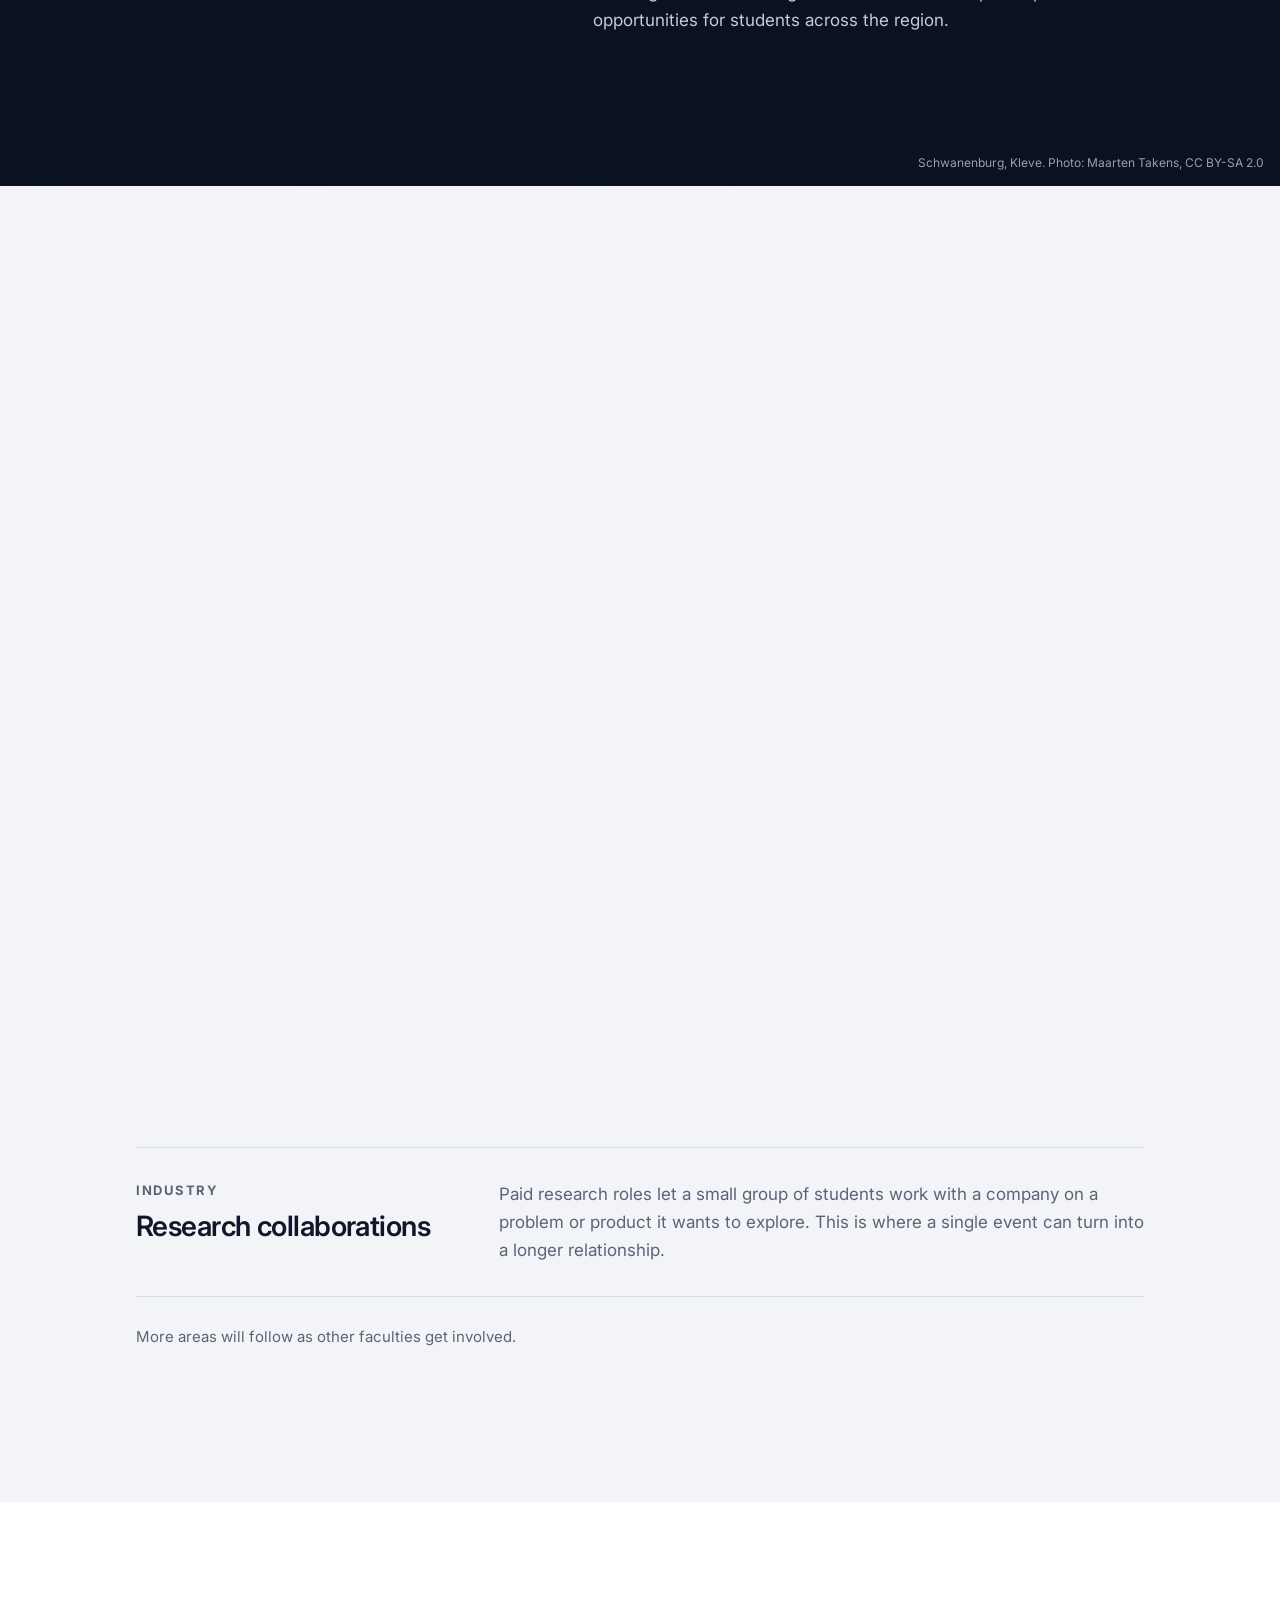
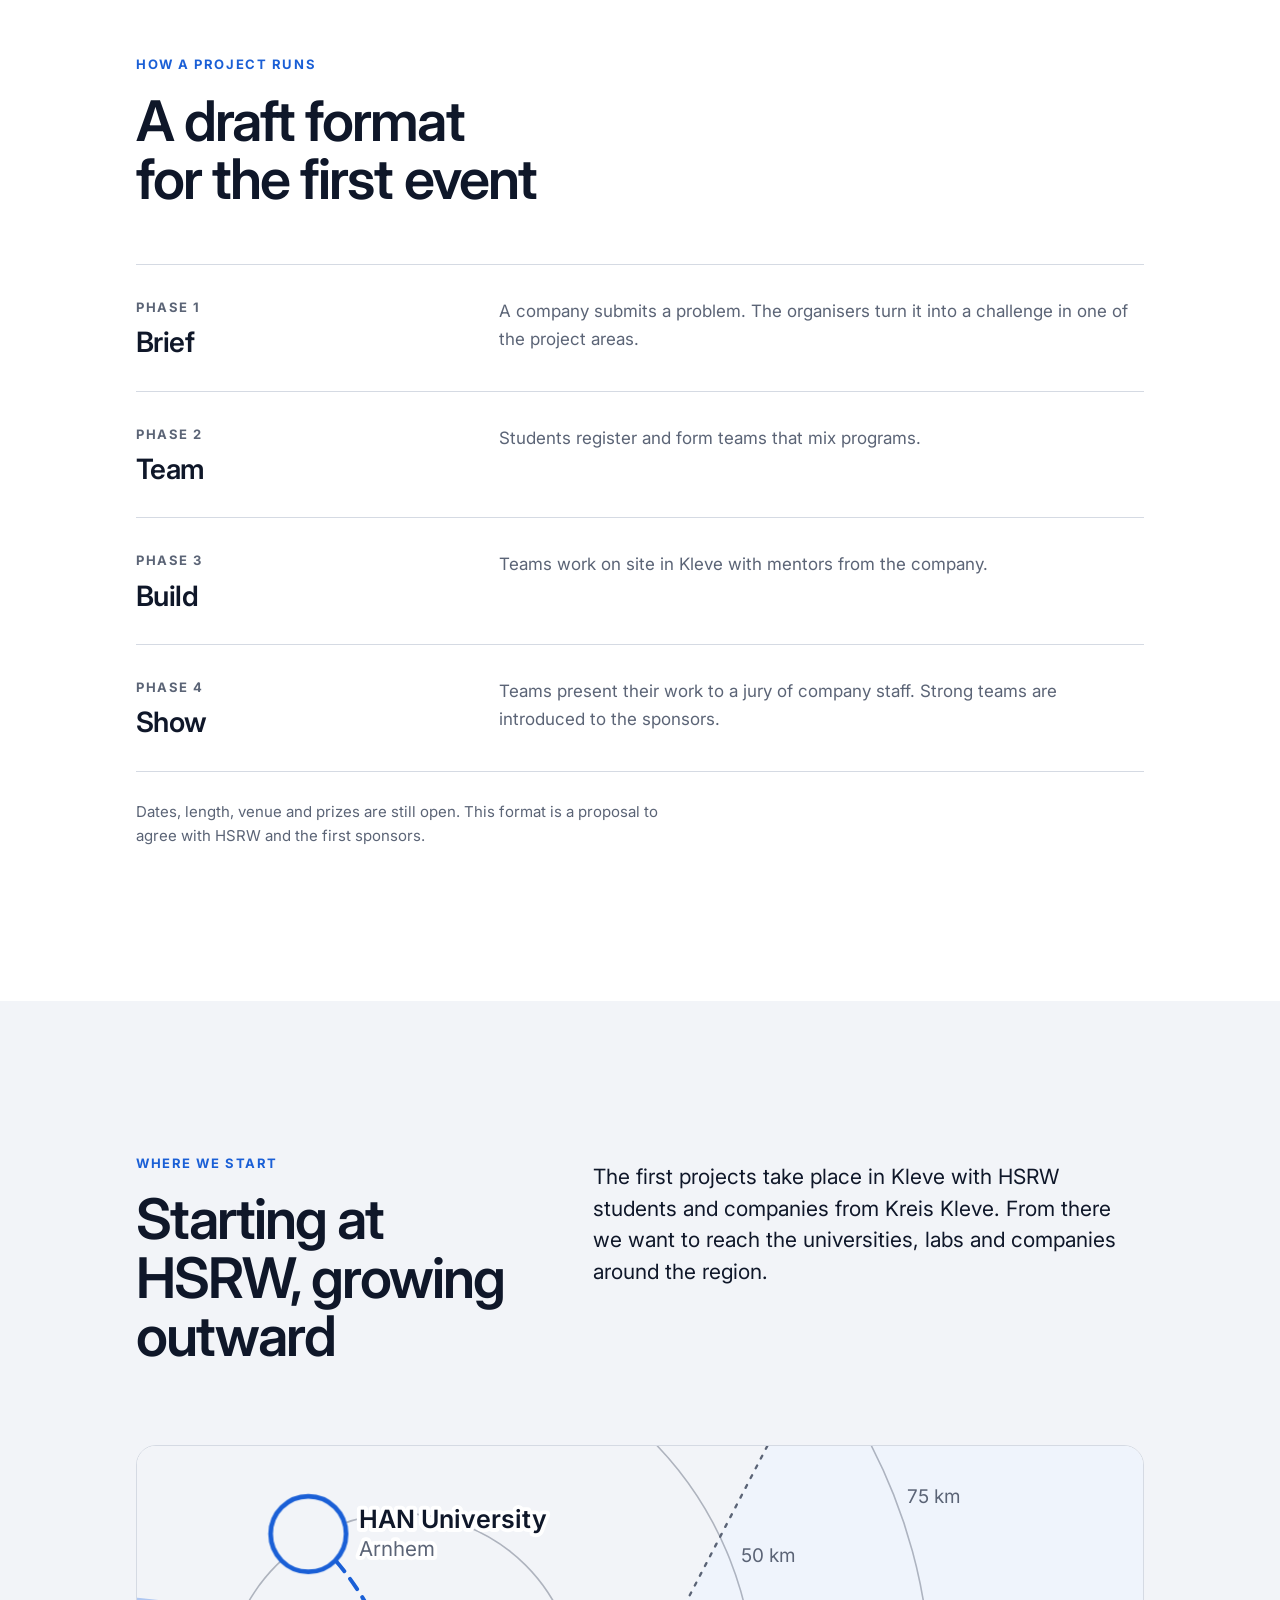
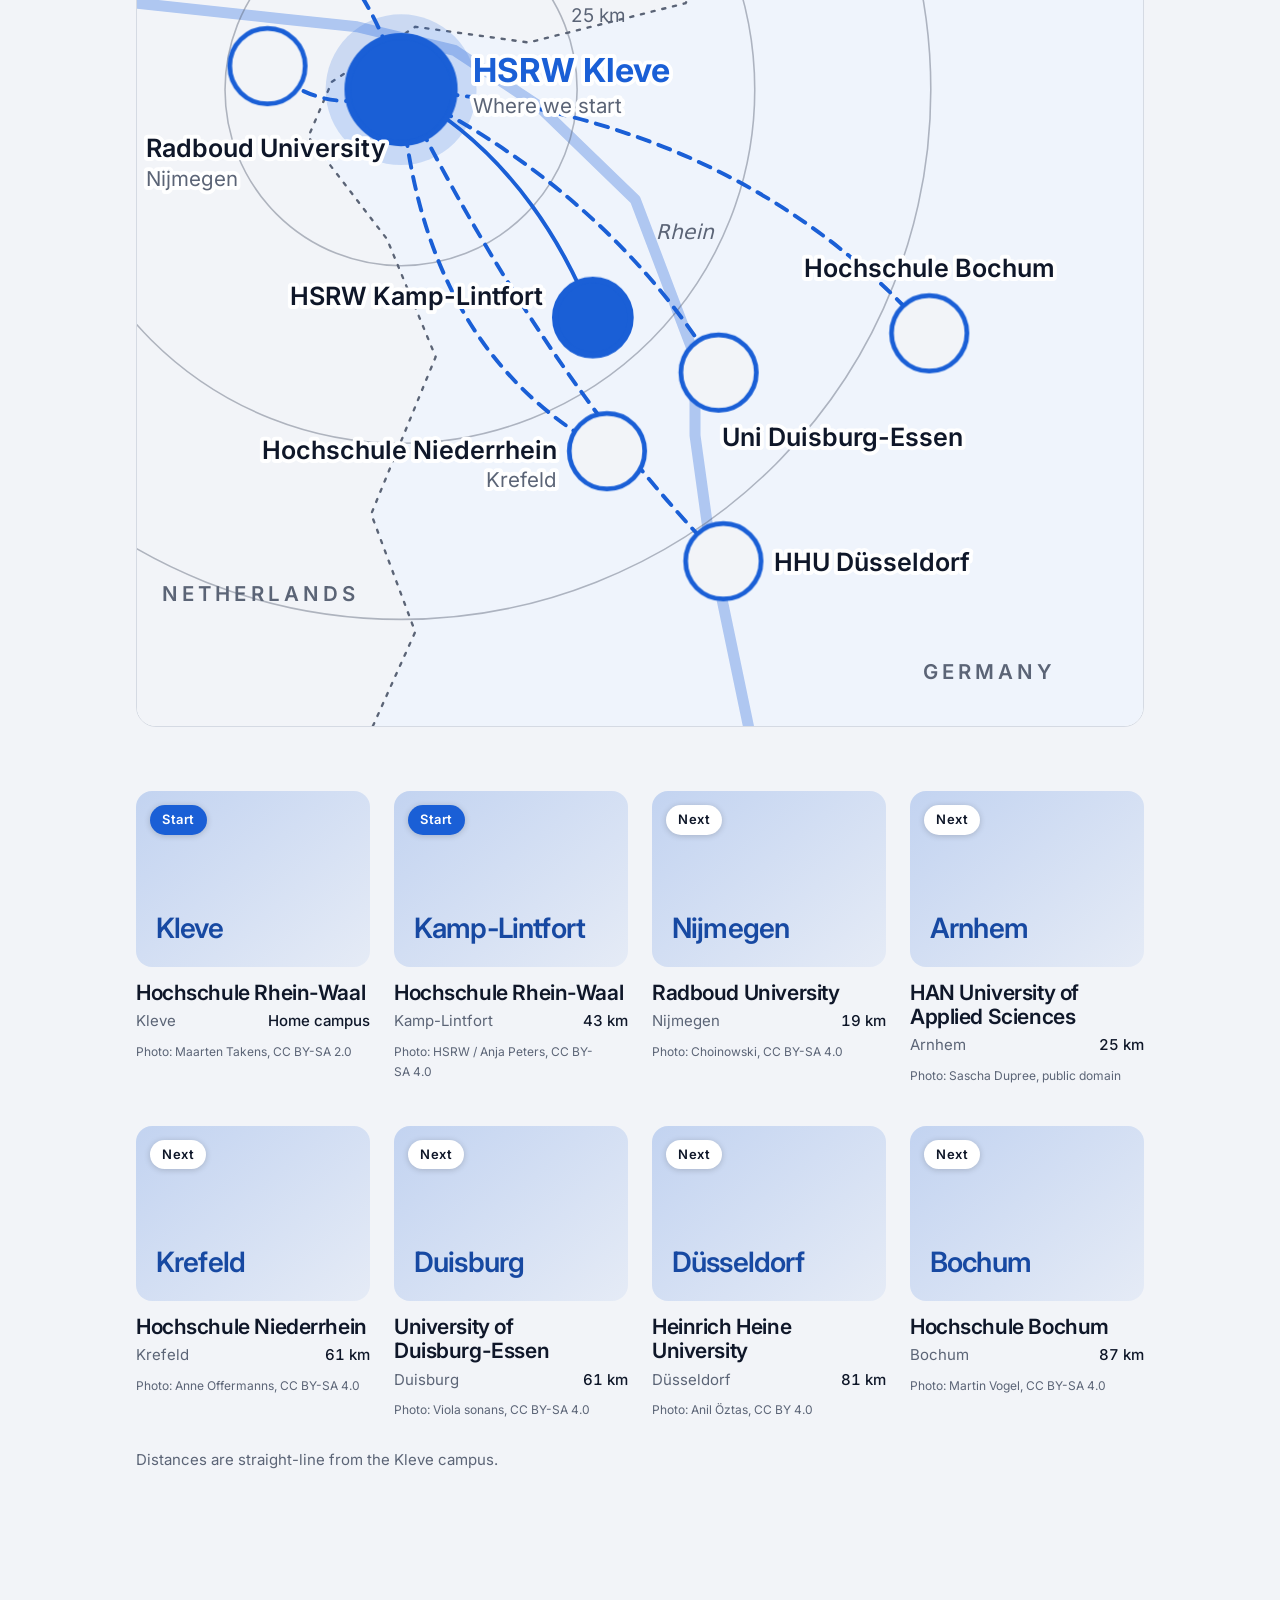
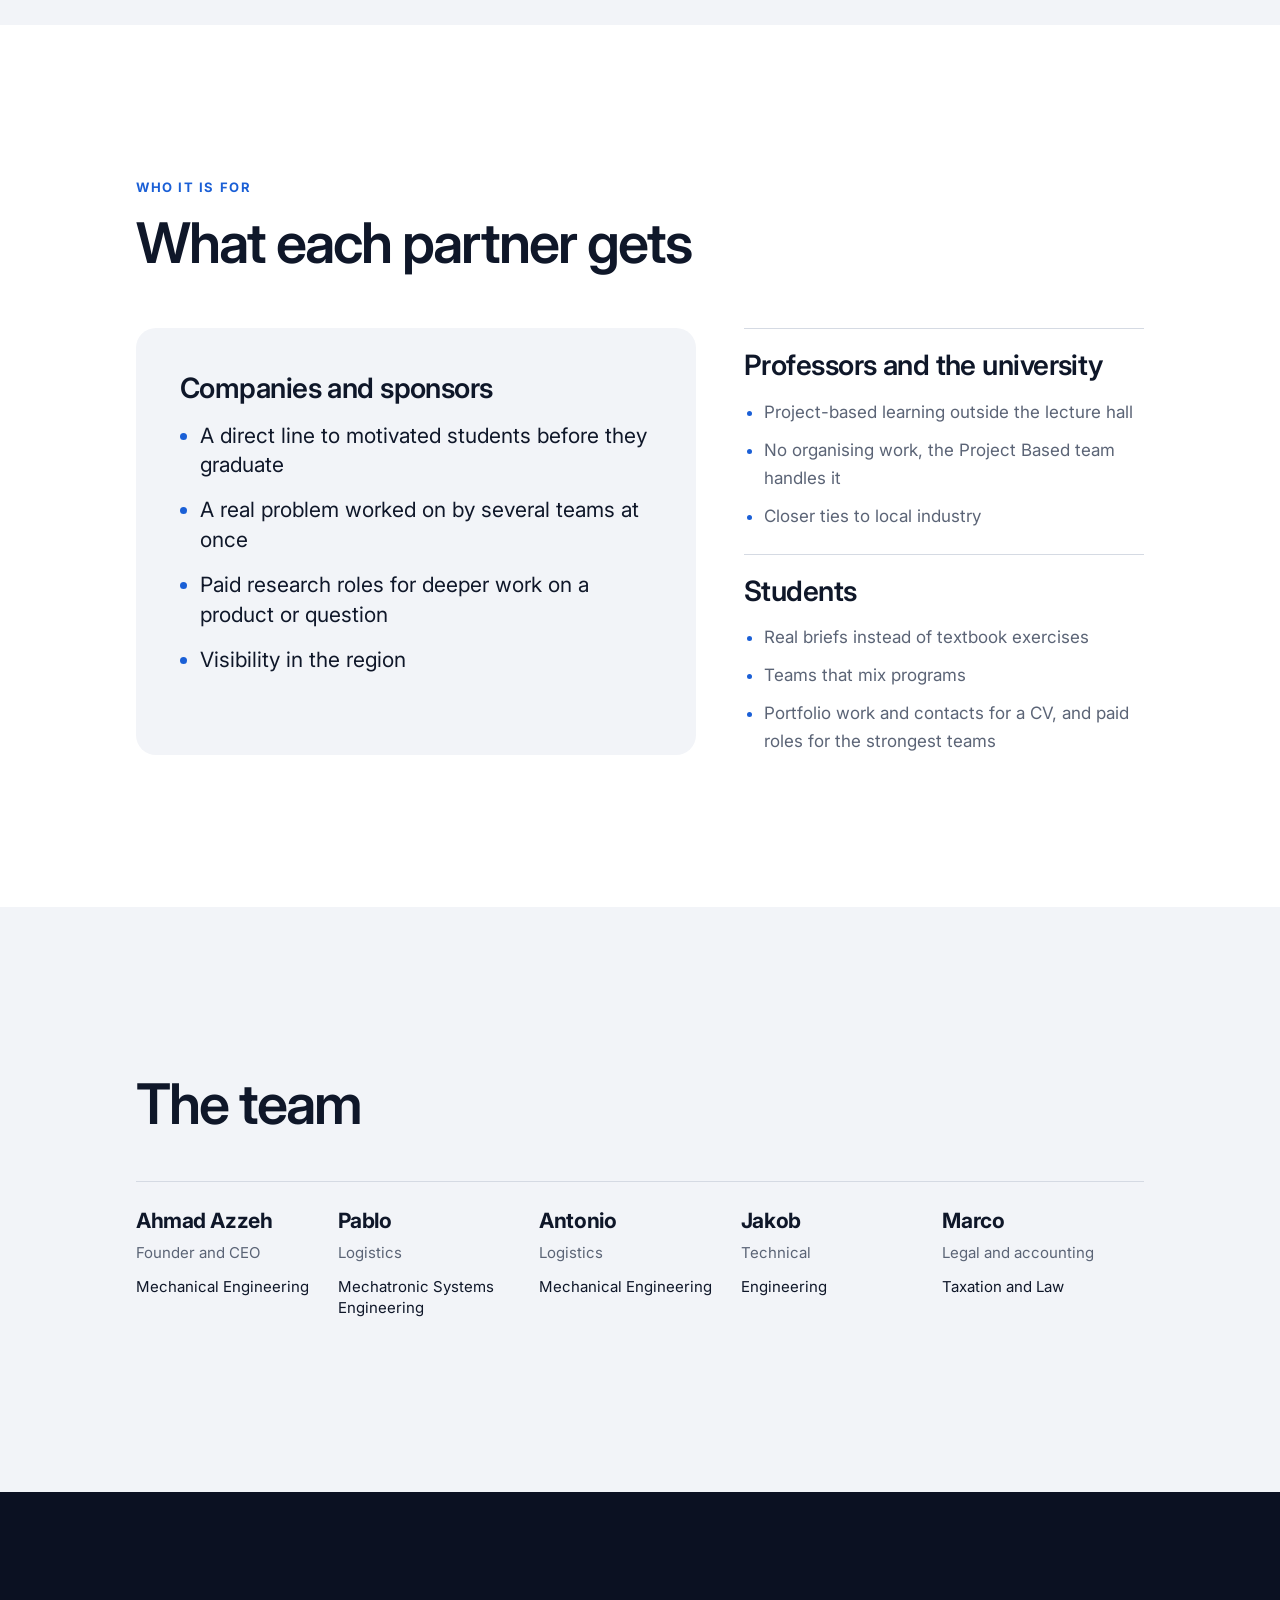
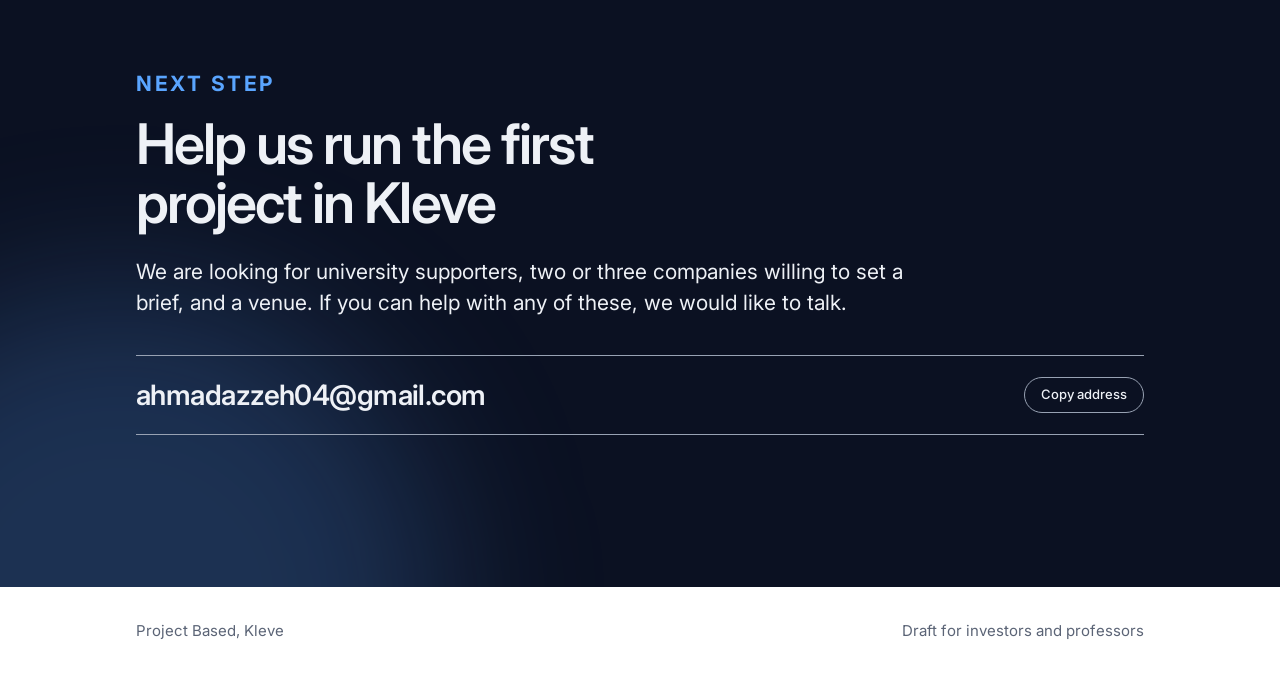
==== commit 3fe1a1b8: "Add Fabrice Kirsch's photo to academic supporters Co-Authored-By: Claude Sonnet 5.5 <noreply@anthrop" ====
--- a/index.html
+++ b/index.html
@@ -381,7 +381,7 @@
           <li><img src="[data-uri]" alt="Prof. Dr. Matthias Krauledat" width="72" height="72"><div><div class="who">Prof. Dr. Matthias Krauledat</div><div class="role">Computer Science, Faculty of Technology and Bionics</div></div></li>
           <li><img src="[data-uri]" alt="Prof. Dr. Ronny Hartanto" width="72" height="72"><div><div class="who">Prof. Dr. Ronny Hartanto</div><div class="role">Computer Engineering, Faculty of Technology and Bionics</div></div></li>
           <li><img src="[data-uri]" alt="Prof. Dr.-Ing. Stéphane Danjou" width="72" height="72"><div><div class="who">Prof. Dr.-Ing. Stéphane Danjou</div><div class="role">Mechanical and Plant Engineering with a focus on Digital Product Development, Faculty of Technology and Bionics</div></div></li>
-          <li><div class="avatar" aria-hidden="true">FK</div><div><div class="who">Fabrice Kirsch, M.Sc.</div><div class="role">Research Associate, Production and Economics, Faculty of Technology and Bionics</div></div></li>
+          <li><img src="[data-uri]" alt="Fabrice Kirsch, M.Sc." width="72" height="72"><div><div class="who">Fabrice Kirsch, M.Sc.</div><div class="role">Research Associate, Production and Economics, Faculty of Technology and Bionics</div></div></li>
         </ul>
       </div>
     </div>
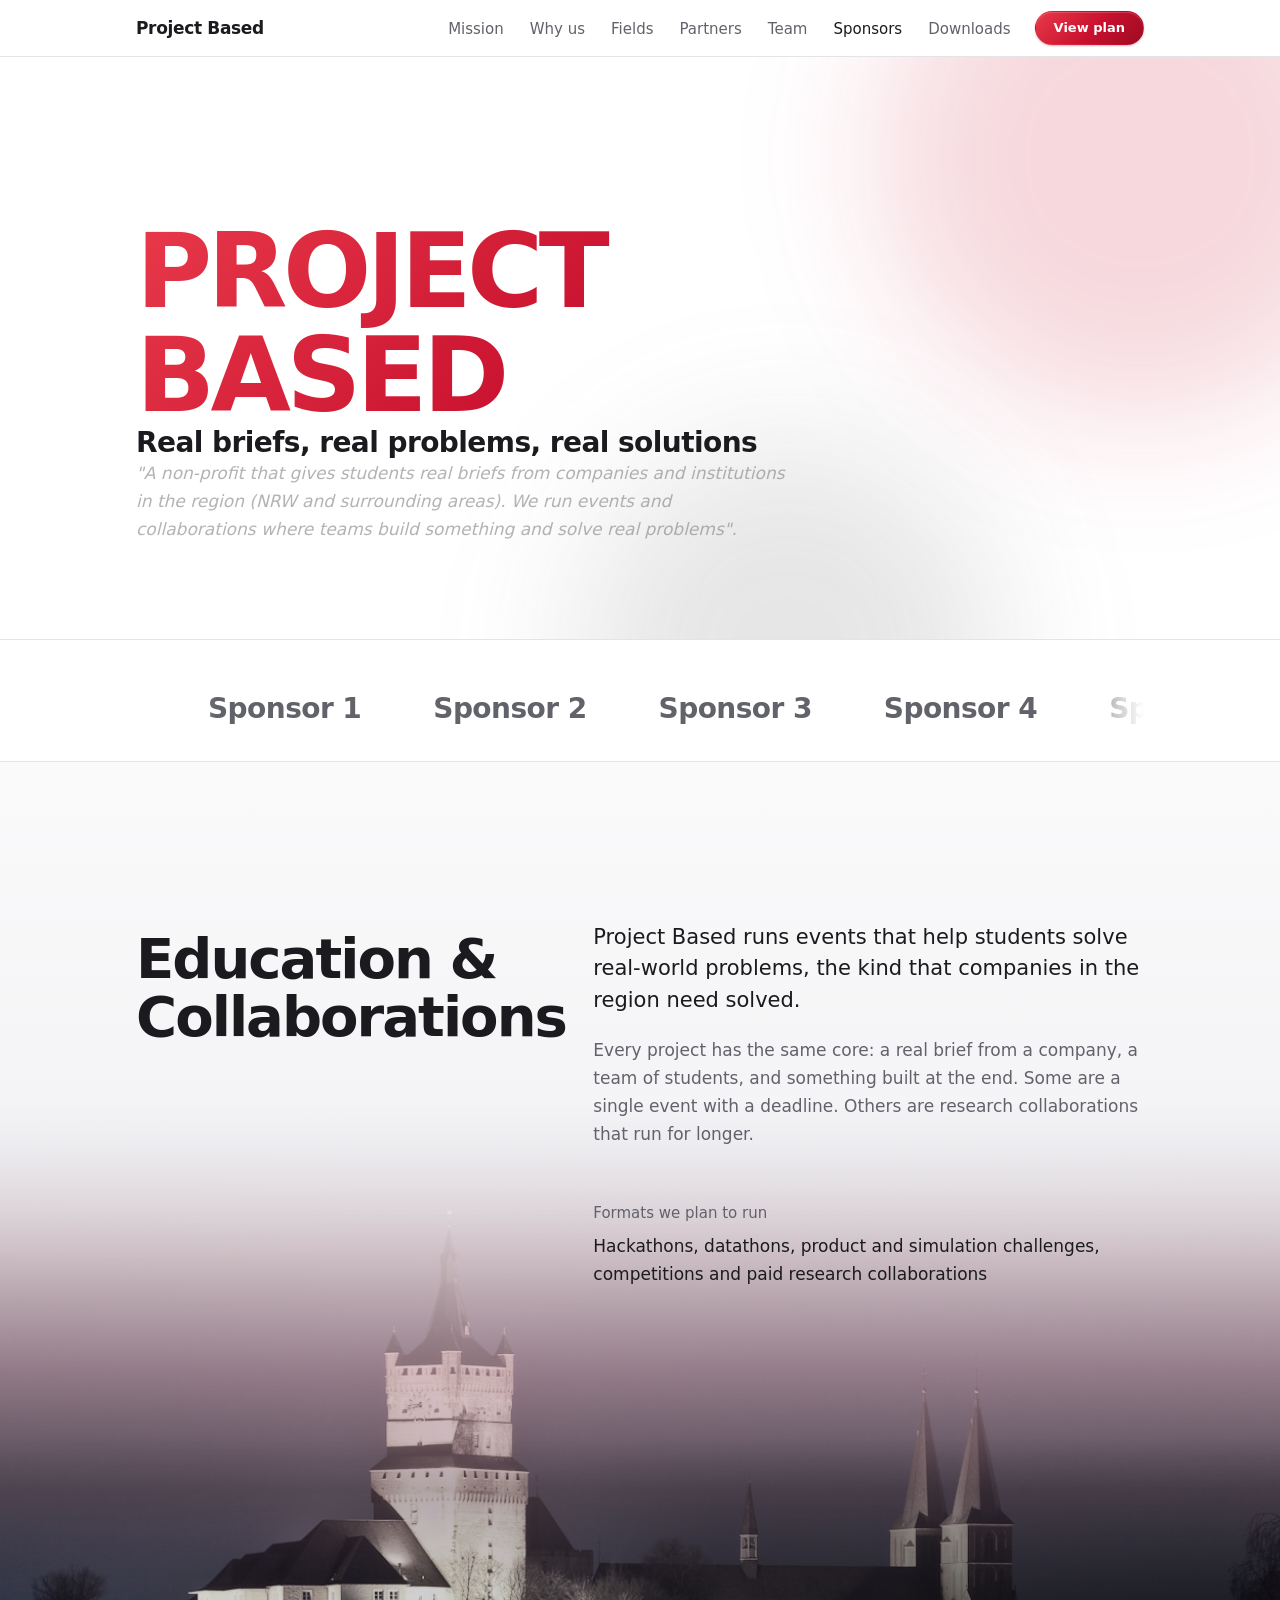
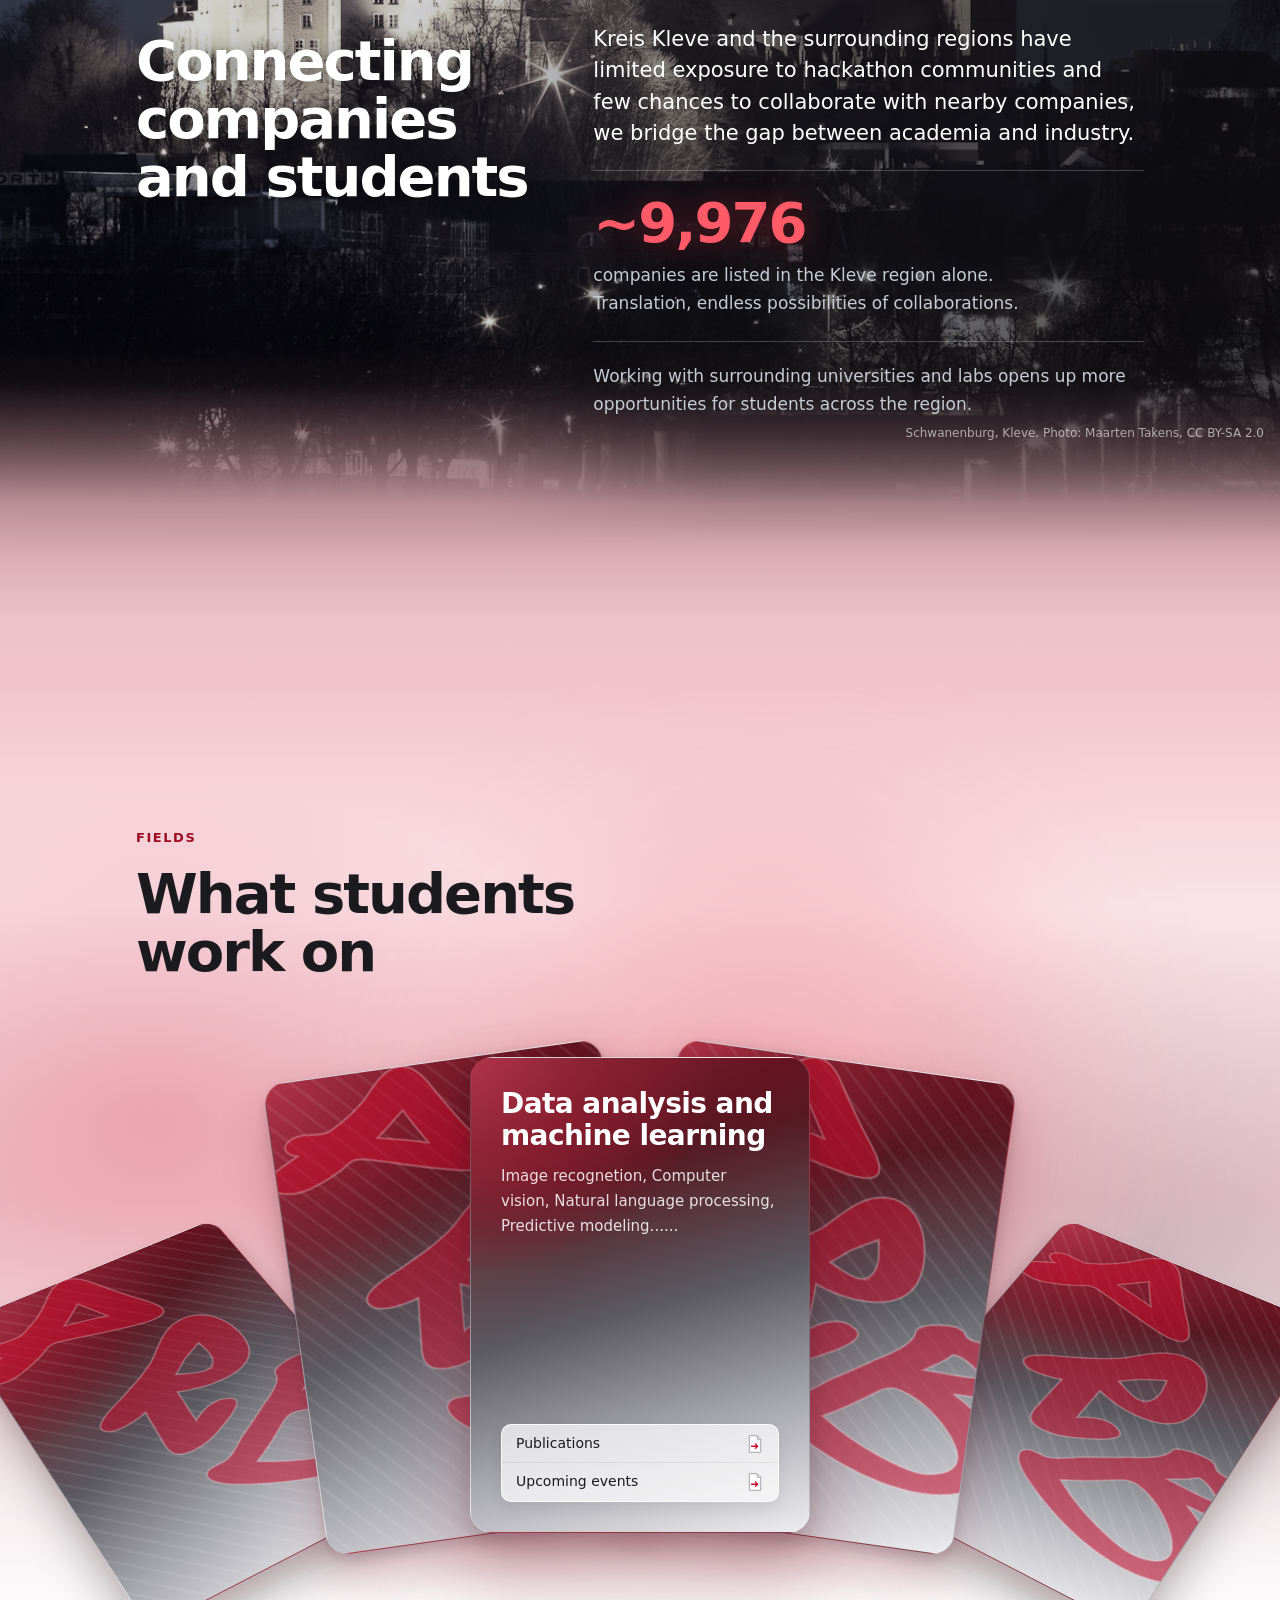
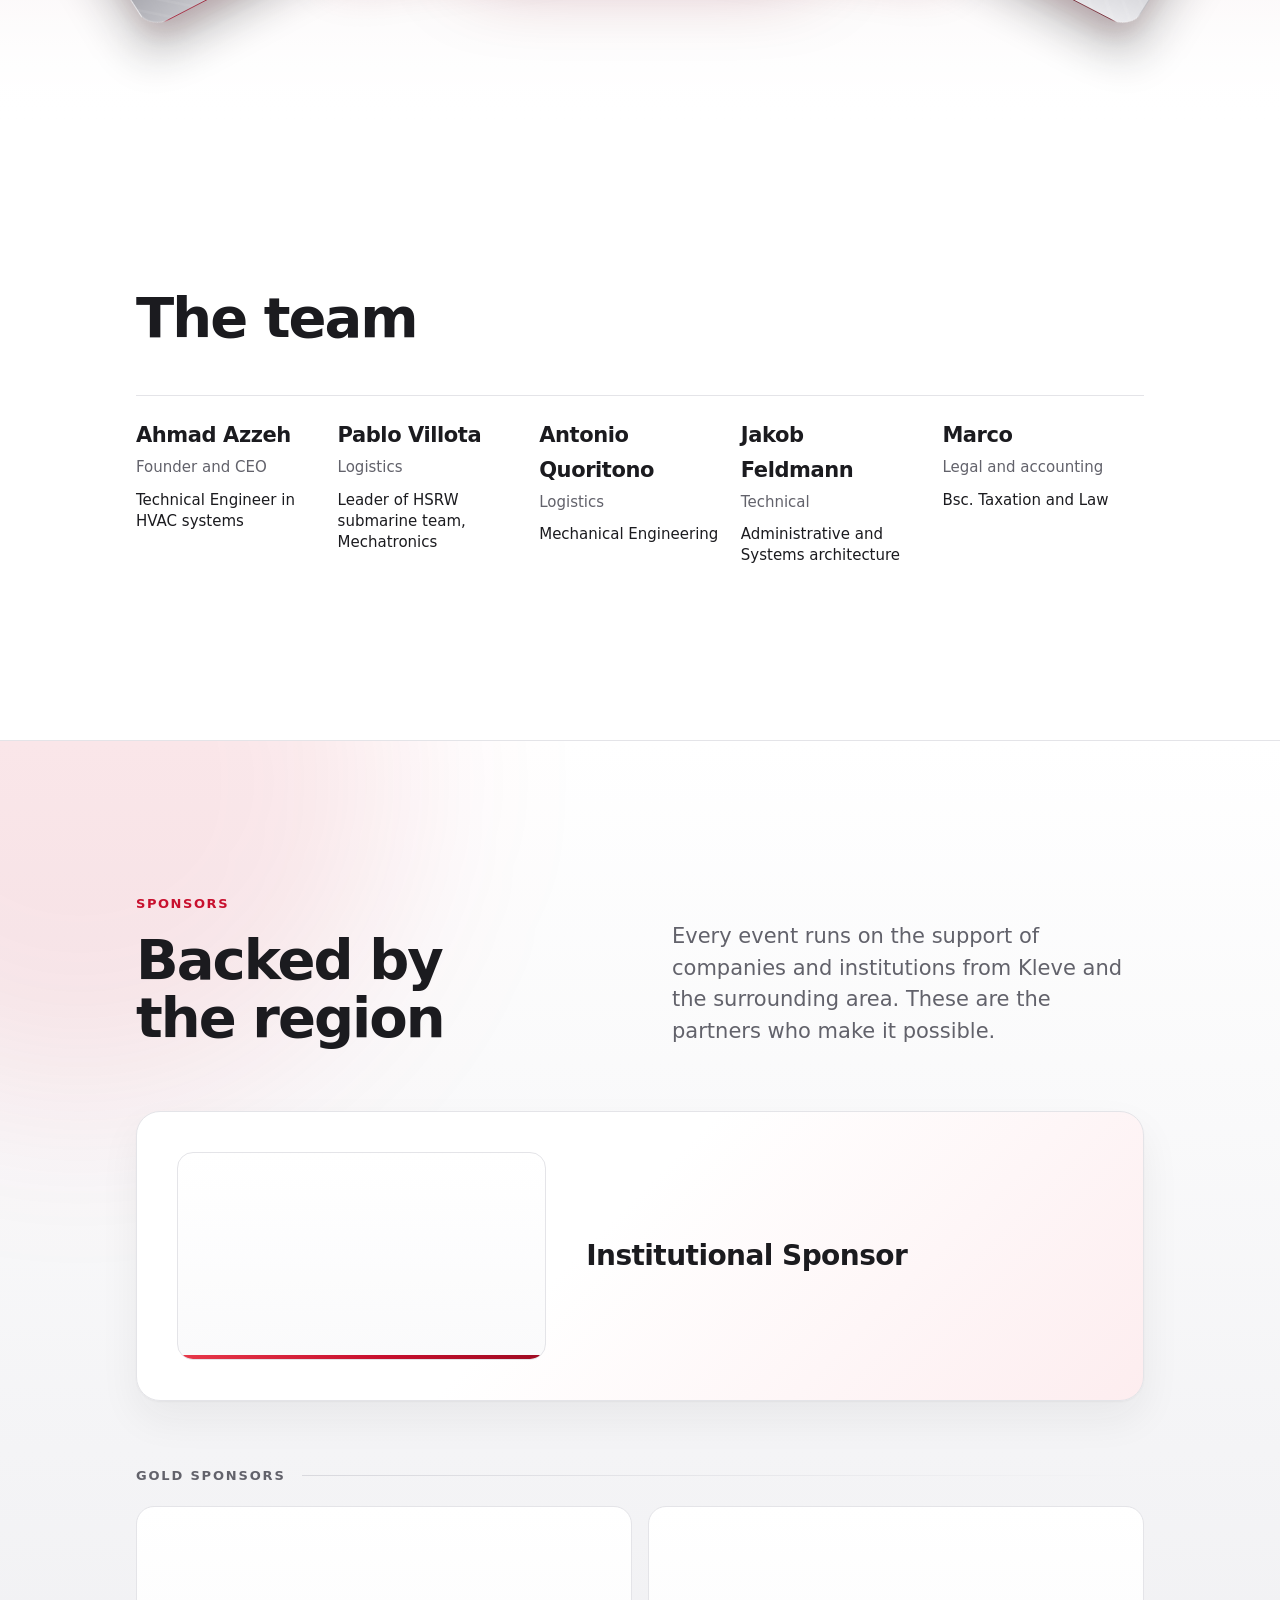
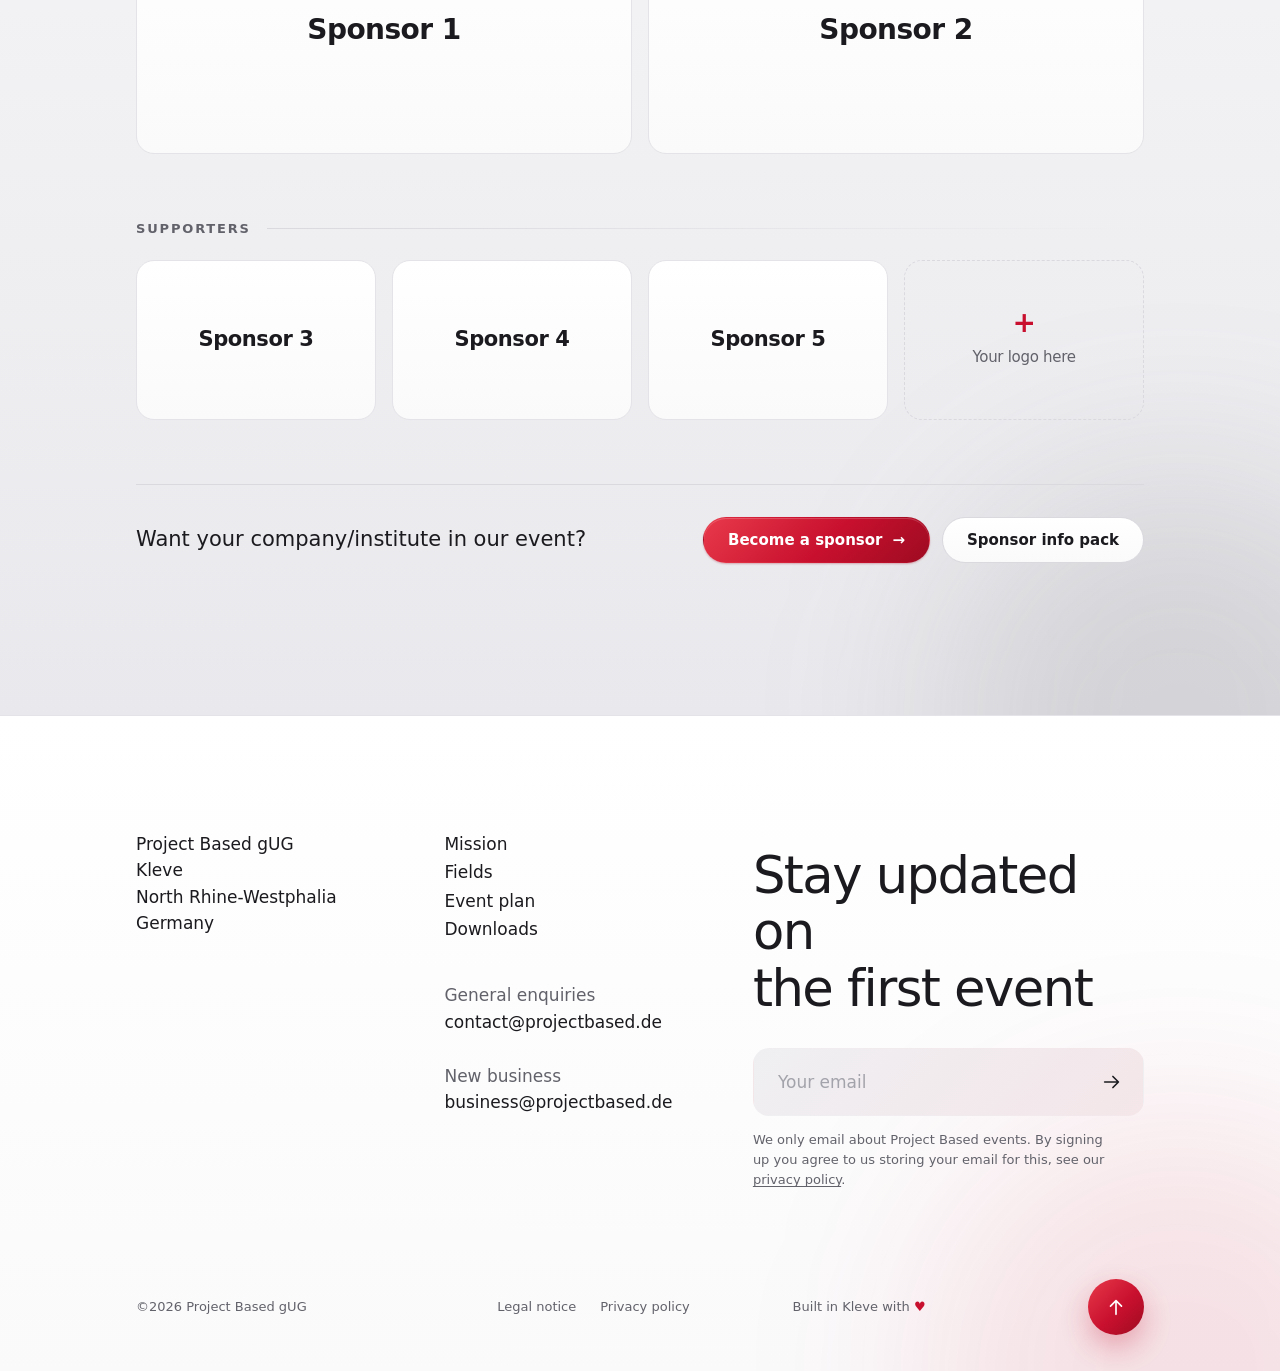
==== commit 4cca5750: "New website design" ====
--- a/index.html
+++ b/index.html
@@ -4,355 +4,72 @@
 <meta charset="utf-8">
 <meta name="viewport" content="width=device-width, initial-scale=1, viewport-fit=cover">
 <meta name="description" content="Project Based is a non-profit that gives students in Kreis Kleve real briefs from companies in the region.">
-<style>:root{box-sizing:border-box;padding-top:env(safe-area-inset-top,0px);padding-bottom:env(safe-area-inset-bottom,0px)}body{margin:0}img{max-width:100%}[hidden]{display:none!important}</style>
 <title>Project Based</title>
-<link rel="preconnect" href="https://fonts.googleapis.com">
-<link rel="preconnect" href="https://fonts.gstatic.com" crossorigin>
-<link rel="stylesheet" href="https://fonts.googleapis.com/css2?family=Inter:wght@400;500;600&display=swap">
-<style>
-/* Layout: quiet and spacious. One typeface, large type, long pauses between sections, left-aligned with offset text. Alternating plain and tinted bands. Neutrals tinted toward the Kleve night photo (navy), one blue accent, one warm lamp-light highlight used sparingly. */
-:root {
-  --bg: #FFFFFF;
-  --surface: #F2F4F8;
-  --fg: #0F1729;
-  --muted: #5B6476;
-  --line: #D5DAE3;
-  --accent: #1A5FD6;
-  --glow: #E8A33D;
-  --band: #0B1122;
-  --band-ink: #EEF1F6;
-  --band-muted: #98A2B3;
-  --band-accent: #5AA5FF;
-  --fade: transparent;
-  --ease: cubic-bezier(.2, .7, .2, 1);
-  --font: -apple-system, BlinkMacSystemFont, "SF Pro Display", "SF Pro Text", "Inter", "Segoe UI", system-ui, sans-serif;
-  /* type scale */
-  --t-sm: 13px; --t-md: 15px; --t-base: 17px; --t-lg: 21px; --t-xl: 28px;
-  --t-2xl: clamp(34px, 5.2vw, 56px); --t-hero: clamp(46px, 8.6vw, 104px);
-  --gap-section: clamp(88px, 12vw, 152px);
-}
-@media (prefers-color-scheme: dark) {
-  :root:not([data-theme="light"]) {
-    --bg: #060912; --surface: #0C1220; --fg: #EEF1F6; --muted: #98A2B3; --line: #1F2738;
-    --accent: #4C9BFF; --glow: #F2B55C; --band: #0B1122; --fade: var(--surface); color-scheme: dark;
-  }
-}
-:root[data-theme="dark"] {
-  --bg: #060912; --surface: #0C1220; --fg: #EEF1F6; --muted: #98A2B3; --line: #1F2738;
-  --accent: #4C9BFF; --glow: #F2B55C; --band: #0B1122; --fade: var(--surface); color-scheme: dark;
-}
-
-* { box-sizing: border-box; }
-html { scroll-behavior: smooth; scroll-padding-top: 72px; }
-body {
-  background: var(--bg); color: var(--fg);
-  font-family: var(--font); font-size: var(--t-base); line-height: 1.65; font-weight: 400;
-  -webkit-font-smoothing: antialiased;
-}
-@media (prefers-reduced-motion: reduce) { html { scroll-behavior: auto; } }
-a { color: var(--accent); }
-a:focus-visible { outline: 3px solid var(--accent); outline-offset: 3px; }
-
-.wrap {
-  max-width: 1040px; margin-inline: auto;
-  padding-left: max(16px, env(safe-area-inset-left, 0px));
-  padding-right: max(16px, env(safe-area-inset-right, 0px));
-}
-section { padding-block: var(--gap-section); }
-section.tint { background: var(--surface); }
-h1, h2, h3 { font-family: var(--font); font-weight: 600; margin: 0; text-wrap: balance; letter-spacing: -0.035em; line-height: 1.04; }
-h2 { font-size: var(--t-2xl); margin-top: 16px; }
-h3 { font-size: var(--t-xl); letter-spacing: -0.02em; line-height: 1.15; }
-p { margin: 0; max-width: 60ch; text-wrap: pretty; }
-.label { font-size: var(--t-sm); font-weight: 700; text-transform: uppercase; letter-spacing: 0.12em; color: var(--accent); }
-.lead { margin-top: 28px; font-size: var(--t-lg); line-height: 1.5; color: var(--muted); max-width: 52ch; }
-
-/* nav */
-body::before { content: ""; position: fixed; inset: 0 0 auto; height: env(safe-area-inset-top, 0px); z-index: 30; background: var(--bg); }
-.nav { position: sticky; top: env(safe-area-inset-top, 0px); z-index: 20; background: color-mix(in srgb, var(--bg) 88%, transparent); -webkit-backdrop-filter: blur(14px); backdrop-filter: blur(14px); border-bottom: 1px solid var(--line); }
-.nav .wrap { display: flex; align-items: center; gap: 24px; height: 52px; }
-.brand { font-weight: 600; font-size: var(--t-base); letter-spacing: -0.02em; white-space: nowrap; color: var(--fg); text-decoration: none; }
-.nav ul { display: flex; gap: 28px; list-style: none; margin: 0 0 0 auto; padding: 0; overflow-x: auto; scrollbar-width: none; }
-.nav ul::-webkit-scrollbar { display: none; }
-.nav li a { font-size: var(--t-md); font-weight: 500; color: var(--muted); text-decoration: none; white-space: nowrap; padding-block: 6px; }
-.nav li a:hover { color: var(--fg); }
-@media (max-width: 560px) { .nav .wrap { gap: 16px; } .nav ul { gap: 20px; } }
-
-/* hero */
-.hero { padding-block: clamp(72px, 11vw, 140px) clamp(56px, 8vw, 96px); position: relative; }
-.hero h1 { font-size: var(--t-hero); line-height: 1; letter-spacing: -0.045em; max-width: 12ch; margin-top: 22px; }
-.hero h1 span { color: var(--accent); }
-.hero .lead { margin: 48px 0 0 auto; width: min(100%, 540px); color: var(--fg); }
-@media (max-width: 800px) { .hero .lead { margin-left: 0; margin-top: 36px; } }
-
-
-/* sponsor ribbon */
-.ribbon { padding-block: 28px; border-block: 1px solid var(--line); overflow: hidden; }
-.ribbon-head { display: flex; align-items: center; justify-content: space-between; gap: 16px; margin-bottom: 18px; }
-.ribbon-head .label { color: var(--muted); }
-.ribbon-toggle { font: inherit; font-size: var(--t-sm); font-weight: 500; color: var(--muted); background: none; border: 1px solid var(--line); border-radius: 99px; padding: 4px 14px; cursor: pointer; }
-.ribbon-toggle:hover { color: var(--fg); border-color: var(--muted); }
-.ribbon-toggle:focus-visible { outline: 3px solid var(--accent); outline-offset: 3px; }
-.ribbon-view { overflow: hidden; -webkit-mask-image: linear-gradient(90deg, transparent, #000 8%, #000 92%, transparent); mask-image: linear-gradient(90deg, transparent, #000 8%, #000 92%, transparent); }
-.marquee { display: flex; width: max-content; animation: ribbon-scroll 40s linear infinite; }
-.marquee ul { display: flex; flex: none; gap: 72px; padding: 0 72px 0 0; margin: 0; list-style: none; }
-.marquee li { font-weight: 600; font-size: var(--t-xl); letter-spacing: -0.02em; white-space: nowrap; color: var(--muted); }
-.marquee li.real { color: var(--fg); }
-.ribbon.paused .marquee, .ribbon-view:hover .marquee { animation-play-state: paused; }
-@keyframes ribbon-scroll { to { transform: translateX(-50%); } }
-@media (prefers-reduced-motion: reduce) {
-  .marquee { animation: none; width: auto; flex-wrap: wrap; }
-  .marquee ul[aria-hidden="true"], .ribbon-toggle { display: none; }
-  .ribbon-view { -webkit-mask-image: none; mask-image: none; }
-}
-
-/* two-column sections */
-.split { display: grid; grid-template-columns: minmax(0, 5fr) minmax(0, 7fr); gap: 64px; }
-@media (max-width: 800px) { .split { grid-template-columns: minmax(0, 1fr); gap: 28px; } }
-.split .body { display: grid; gap: 20px; align-content: start; padding-top: 8px; color: var(--muted); }
-.split .body p:first-child { color: var(--fg); font-size: var(--t-lg); line-height: 1.5; }
-.formats { margin-top: 12px; padding-top: 20px; border-top: 1px solid var(--line); color: var(--fg); font-weight: 500; }
-.formats span { color: var(--muted); font-weight: 400; display: block; font-size: var(--t-md); margin-bottom: 6px; }
-
-
-/* university partner and advisors */
-section.cont { padding-top: 0; }
-.uni { padding-top: 56px; border-top: 1px solid var(--line); display: grid; grid-template-columns: minmax(0, 5fr) minmax(0, 7fr); gap: 64px; align-items: start; }
-@media (max-width: 800px) { .uni { grid-template-columns: minmax(0, 1fr); gap: 36px; } }
-.logo-tile { margin-top: 20px; background: #FFFFFF; border-radius: 16px; padding: 28px 32px; width: min(100%, 340px); }
-.logo-tile img { display: block; width: 100%; height: auto; }
-.advisors { list-style: none; margin: 20px 0 0; padding: 0; display: grid; gap: 0; }
-.advisors li { display: grid; grid-template-columns: 72px minmax(0, 1fr); gap: 20px; align-items: center; padding-block: 16px; border-top: 1px solid var(--line); }
-.advisors li:first-child { border-top: 0; padding-top: 0; }
-.advisors img { width: 72px; height: 72px; border-radius: 12px; object-fit: cover; display: block; background: var(--line); }
-.advisors .avatar { width: 72px; height: 72px; border-radius: 12px; display: grid; place-items: center; background: var(--line); color: var(--muted); font-weight: 600; font-size: var(--t-lg); letter-spacing: -0.02em; }
-.advisors .who { font-weight: 600; font-size: var(--t-lg); letter-spacing: -0.02em; line-height: 1.25; }
-.advisors .role { color: var(--muted); font-size: var(--t-md); }
-.uni .sub { margin-top: 12px; color: var(--muted); font-size: var(--t-md); max-width: 34ch; }
-
-/* ruled rows */
-.rows { margin-top: 56px; }
-.row { display: grid; grid-template-columns: minmax(0, 4fr) minmax(0, 8fr); gap: 40px; padding-block: 32px; border-top: 1px solid var(--line); }
-.row:last-child { border-bottom: 1px solid var(--line); }
-.row .tag { display: block; margin-bottom: 8px; font-size: var(--t-sm); font-weight: 700; text-transform: uppercase; letter-spacing: 0.12em; color: var(--muted); }
-.row p { color: var(--muted); }
-@media (max-width: 800px) { .row { grid-template-columns: minmax(0, 1fr); gap: 12px; } }
-.note { margin-top: 28px; font-size: var(--t-md); color: var(--muted); }
-
-/* partners */
-.bento { margin-top: 56px; display: grid; grid-template-columns: minmax(0, 7fr) minmax(0, 5fr); gap: 24px 48px; }
-.bento > div { min-width: 0; }
-.bento .big { grid-row: span 2; background: var(--surface); border-radius: 20px; padding: clamp(24px, 4vw, 44px); }
-.bento .small { padding-top: 20px; border-top: 1px solid var(--line); }
-.bento h3 { margin-bottom: 16px; }
-.bento ul { margin: 0; padding-left: 20px; display: grid; gap: 10px; color: var(--muted); }
-.bento li::marker { color: var(--accent); }
-.bento .big ul { gap: 16px; font-size: var(--t-lg); line-height: 1.4; color: var(--fg); }
-@media (max-width: 800px) { .bento { grid-template-columns: minmax(0, 1fr); } .bento .big { grid-row: auto; } }
-
-/* team */
-.team { margin-top: 48px; display: grid; grid-template-columns: repeat(auto-fit, minmax(190px, 1fr)); gap: 0; }
-.team > div { padding: 22px 20px 22px 0; border-top: 1px solid var(--line); min-width: 0; }
-.team .who { font-weight: 700; font-size: var(--t-lg); letter-spacing: -0.02em; }
-.team .role { margin-top: 2px; color: var(--muted); font-size: var(--t-md); }
-.rules { margin: 48px 0 0; padding: 0; list-style: none; display: grid; gap: 14px; max-width: 62ch; color: var(--muted); }
-.rules li { padding-left: 24px; position: relative; }
-.rules li::before { content: ""; position: absolute; left: 0; top: 0.85em; width: 12px; height: 2px; background: var(--accent); }
-
-/* contact */
-.contact { background: var(--band); color: var(--band-ink); }
-.contact .label { color: var(--band-accent); }
-.contact h2 { color: var(--band-ink); }
-.contact h2 { max-width: 15ch; }
-.contact p { margin-top: 24px; font-size: var(--t-lg); line-height: 1.5; }
-.contact .contact-box { margin-top: 36px; padding-block: 18px; border-top: 1px solid var(--band-muted); border-bottom: 1px solid var(--band-muted); display: flex; flex-wrap: wrap; align-items: center; justify-content: space-between; gap: 12px 24px; }
-.contact .email { margin: 0; font-size: var(--t-xl); font-weight: 600; letter-spacing: -0.02em; color: var(--band-ink); overflow-wrap: anywhere; user-select: all; }
-.contact .email a { color: inherit; text-decoration: none; }
-.contact .email a:hover { color: var(--band-accent); }
-.contact .copy { font: inherit; font-size: var(--t-sm); font-weight: 500; color: var(--band-ink); background: none; border: 1px solid var(--band-muted); border-radius: 99px; padding: 6px 16px; cursor: pointer; }
-.contact .copy:hover { border-color: var(--band-ink); }
-.contact .copy:focus-visible { outline: 3px solid var(--band-accent); outline-offset: 3px; }
-
-/* why us stat */
-.stat { display: grid; gap: 10px; padding-block: 24px; border-block: 1px solid var(--line); }
-.stat strong { font-size: var(--t-2xl); font-weight: 600; letter-spacing: -0.035em; line-height: 1; color: var(--fg); font-variant-numeric: tabular-nums; }
-.stat span { color: var(--muted); max-width: 46ch; }
-
-/* team study line */
-.team .study { margin-top: 10px; color: var(--fg); font-size: var(--t-md); line-height: 1.4; }
-.team .study.todo { color: var(--muted); font-style: italic; }
-
-
-/* why us: Kleve photo band */
-section.home { position: relative; isolation: isolate; overflow: hidden; color: #F5F5F7; background: var(--band) url("https://upload.wikimedia.org/wikipedia/commons/9/9a/Schwanenburg_der_Stadt_Kleve.jpg") 30% calc(45% + var(--py, 0px)) / cover no-repeat; }
-section.home::before { content: ""; position: absolute; inset: 0; z-index: -1; background: linear-gradient(180deg, var(--fade) 0%, transparent 20%, transparent 80%, var(--fade) 100%), linear-gradient(90deg, rgb(11 17 34 / 0.6) 0%, rgb(11 17 34 / 0.74) 40%, rgb(11 17 34 / 0.9) 62%, rgb(11 17 34 / 0.95) 100%), linear-gradient(0deg, rgb(11 17 34 / 0.55), transparent 45%); }
-section.home h2 { color: #FFFFFF; text-shadow: 0 2px 24px rgb(0 0 0 / 0.45); }
-section.home .label { color: #6CB4FF; }
-section.home .split .body { color: #C7CBD3; }
-section.home .split .body p:first-child { color: #FFFFFF; }
-section.home .stat strong { color: var(--glow); text-shadow: 0 0 32px rgb(242 181 92 / 0.35); }
-section.home .stat { border-color: rgb(255 255 255 / 0.22); }
-section.home .stat span { color: #C7CBD3; }
-.home-credit { position: absolute; right: max(16px, env(safe-area-inset-right, 0px)); bottom: 14px; margin: 0; font-size: 12px; }
-.home-credit a { color: rgb(255 255 255 / 0.6); text-decoration: none; }
-.home-credit a:hover { color: #FFFFFF; text-decoration: underline; }
-@media (max-width: 800px) { section.home { background-position: 25% 30%; } section.home::before { background: linear-gradient(180deg, var(--fade) 0%, transparent 15%, transparent 85%, var(--fade) 100%), rgb(11 17 34 / 0.8); } }
-
-
-/* ---------- motion ---------- */
-.nav { transition: background-color .3s, box-shadow .3s; }
-.nav.scrolled { box-shadow: 0 8px 30px rgb(11 17 34 / 0.12); }
-.nav li a { position: relative; transition: color .2s; }
-.nav li a::after { content: ""; position: absolute; left: 0; right: 0; bottom: 0; height: 2px; border-radius: 2px; background: var(--accent); transform: scaleX(0); transform-origin: left; transition: transform .35s var(--ease); }
-.nav li a[aria-current="true"] { color: var(--fg); }
-.nav li a[aria-current="true"]::after, .nav li a:hover::after { transform: scaleX(1); }
-
-.hero { overflow: hidden; isolation: isolate; }
-.hero::before, .hero::after { content: ""; position: absolute; z-index: -1; border-radius: 50%; filter: blur(70px); pointer-events: none; }
-.hero::before { width: 520px; height: 520px; right: -120px; top: -160px; background: color-mix(in srgb, var(--accent) 22%, transparent); animation: drift 16s ease-in-out infinite alternate; }
-.hero::after { width: 360px; height: 360px; right: 22%; bottom: -200px; background: color-mix(in srgb, var(--glow) 16%, transparent); animation: drift 20s ease-in-out infinite alternate-reverse; }
-@keyframes drift { from { transform: translate(0, 0) scale(1); } to { transform: translate(-60px, 40px) scale(1.12); } }
-.hero .label, .hero h1, .hero .lead { animation: rise .9s var(--ease) both; }
-.hero h1 { animation-delay: .08s; }
-.hero .lead { animation-delay: .2s; }
-@keyframes rise { from { opacity: 0; transform: translateY(18px); } to { opacity: 1; transform: none; } }
-.hero h1 span { background: linear-gradient(90deg, var(--accent), color-mix(in srgb, var(--accent) 55%, var(--glow)), var(--accent)); background-size: 200% 100%; -webkit-background-clip: text; background-clip: text; color: transparent; animation: sheen 8s linear infinite; }
-@keyframes sheen { to { background-position: -200% 0; } }
-
-.rv { opacity: 0; transform: translateY(26px); }
-.rv.in { opacity: 1; transform: none; transition: opacity .8s var(--ease), transform .8s var(--ease); transition-delay: var(--d, 0s); }
-
-.campus .ph img { transition: opacity .4s, transform .9s var(--ease); }
-.campus:hover .ph img { transform: scale(1.06); }
-.campus .ph { transition: box-shadow .4s var(--ease), transform .4s var(--ease); }
-.campus:hover .ph { transform: translateY(-4px); box-shadow: 0 18px 40px rgb(11 17 34 / 0.18); }
-.advisors li img { transition: transform .4s var(--ease); }
-.advisors li:hover img { transform: scale(1.06) rotate(-1.5deg); }
-.team > div { transition: background-color .3s; }
-.team > div:hover .who { color: var(--accent); }
-.team .who { transition: color .25s; }
-.bento .big { transition: transform .5s var(--ease), box-shadow .5s var(--ease); }
-.bento .big:hover { transform: translateY(-4px); box-shadow: 0 20px 50px rgb(11 17 34 / 0.12); }
-.row h3 { transition: color .25s, transform .4s var(--ease); }
-.row:hover h3 { color: var(--accent); transform: translateX(6px); }
-
-.map .ln { animation: march 1.6s linear infinite; }
-.map .ln.solid { animation: none; }
-@keyframes march { to { stroke-dashoffset: -28; } }
-.map .halo { transform-box: fill-box; transform-origin: center; animation: pulse 2.8s ease-out infinite; }
-@keyframes pulse { 0% { transform: scale(.75); opacity: .35; } 100% { transform: scale(1.35); opacity: 0; } }
-.map svg.live .pin, .map svg.live .pin-ring { transform-box: fill-box; transform-origin: center; animation: pop .7s var(--ease) both; }
-@keyframes pop { from { transform: scale(.3); opacity: 0; } to { transform: none; opacity: 1; } }
-
-.contact { position: relative; isolation: isolate; overflow: hidden; }
-.contact::before { content: ""; position: absolute; z-index: -1; width: 640px; height: 640px; left: -200px; bottom: -340px; border-radius: 50%; filter: blur(80px); background: rgb(90 165 255 / 0.22); animation: drift 18s ease-in-out infinite alternate; }
-.contact .copy { transition: background-color .25s, color .25s, border-color .25s; }
-.contact .copy:hover { background: var(--band-ink); color: var(--band); }
-
-@media (prefers-reduced-motion: reduce) {
-  *, *::before, *::after { animation: none !important; transition: none !important; }
-  .rv { opacity: 1; transform: none; }
-}
-
-/* expansion map */
-.map { margin: clamp(48px, 7vw, 80px) 0 0; }
-.map-card { background: var(--bg); border: 1px solid var(--line); border-radius: 20px; overflow: hidden; }
-.map-scroll { overflow-x: auto; }
-.map svg { display: block; width: 100%; min-width: 600px; height: auto; }
-.map .de { fill: color-mix(in srgb, var(--accent) 7%, var(--bg)); }
-.map .nl { fill: var(--surface); }
-.map .border { fill: none; stroke: var(--muted); stroke-width: 1.5; stroke-dasharray: 2 5; stroke-linecap: round; }
-.map .river { fill: none; stroke: color-mix(in srgb, var(--accent) 35%, var(--bg)); stroke-width: 7; stroke-linecap: round; stroke-linejoin: round; }
-.map .ring { fill: none; stroke: var(--muted); stroke-width: 1; opacity: 0.45; }
-.map .ring-t { font-family: var(--font); font-size: 12px; fill: var(--muted); }
-.map .country { font-family: var(--font); font-size: 13px; font-weight: 600; letter-spacing: 0.2em; fill: var(--muted); }
-.map .river-t { font-family: var(--font); font-size: 13px; font-style: italic; fill: var(--muted); }
-.map .ln { stroke: var(--accent); stroke-width: 2.5; stroke-dasharray: 8 6; fill: none; stroke-linecap: round; }
-.map .ln.solid { stroke-dasharray: none; }
-.map .halo { fill: var(--accent); opacity: 0.18; }
-.map .hub { fill: var(--accent); stroke: var(--bg); stroke-width: 3; }
-.map .node { fill: var(--bg); stroke: var(--accent); stroke-width: 3.5; }
-.map .city { font-family: var(--font); font-size: 16px; font-weight: 600; fill: var(--fg); paint-order: stroke; stroke: var(--bg); stroke-width: 5px; stroke-linejoin: round; }
-.map .city.main { font-size: 21px; font-weight: 700; fill: var(--accent); }
-.map .city-sub { font-family: var(--font); font-size: 13px; font-weight: 400; fill: var(--muted); paint-order: stroke; stroke: var(--bg); stroke-width: 5px; stroke-linejoin: round; }
-.map .pin { fill: var(--surface); stroke: none; }
-.map .pin.hub { fill: var(--accent); }
-.map .pin-ring { fill: none; stroke: var(--accent); stroke-width: 3; }
-.map .pin-ring.start { stroke-width: 4; }
-.campuses { margin: clamp(40px, 6vw, 64px) 0 0; padding: 0; list-style: none; display: grid; grid-template-columns: repeat(auto-fill, minmax(min(100%, 220px), 1fr)); gap: 40px 24px; }
-.campus { min-width: 0; display: grid; gap: 14px; align-content: start; }
-.campus .ph { position: relative; aspect-ratio: 4 / 3; max-width: 100%; border-radius: 16px; overflow: hidden; background: linear-gradient(140deg, color-mix(in srgb, var(--accent) 22%, var(--surface)), color-mix(in srgb, var(--accent) 6%, var(--surface))); }
-.campus .ph img { position: absolute; inset: 0; width: 100%; height: 100%; object-fit: cover; display: block; }
-.map svg image { opacity: 0; transition: opacity .4s; }
-.map svg image.ok { opacity: 1; }
-.campus .ph img { opacity: 0; transition: opacity .4s; }
-.campus .ph img.ok { opacity: 1; }
-.campus .ph::before { content: attr(data-city); position: absolute; left: 20px; bottom: 16px; font-size: var(--t-xl); font-weight: 600; letter-spacing: -0.03em; color: color-mix(in srgb, var(--accent) 70%, var(--fg)); }
-.campus .chip { z-index: 1; position: absolute; top: 14px; left: 14px; font-size: var(--t-sm); font-weight: 600; letter-spacing: 0.04em; padding: 4px 12px; border-radius: 99px; background: var(--bg); color: var(--fg); box-shadow: 0 1px 6px rgb(0 0 0 / 0.18); }
-.campus.start .chip { background: var(--accent); color: #fff; }
-.campus h3 { font-size: var(--t-lg); letter-spacing: -0.02em; }
-.campus .meta { margin-top: 4px; display: flex; justify-content: space-between; gap: 12px; color: var(--muted); font-size: var(--t-md); }
-.campus .meta span { font-variant-numeric: tabular-nums; color: var(--fg); font-weight: 500; }
-.campus .credit { margin-top: -6px; font-size: 12px; }
-.campus .credit a { color: var(--muted); text-decoration: none; }
-.campus .credit a:hover { text-decoration: underline; }
-.legend { margin: 28px 0 0; padding: 0; list-style: none; display: grid; grid-template-columns: repeat(auto-fit, minmax(min(100%, 260px), 1fr)); gap: 20px 48px; }
-.legend li { min-width: 0; padding-top: 16px; border-top: 1px solid var(--line); }
-.legend b { display: block; font-weight: 600; margin-bottom: 4px; }
-.legend span { color: var(--muted); font-size: var(--t-md); }
-footer { padding-block: 32px; font-size: var(--t-md); color: var(--muted); }
-footer .wrap { display: flex; flex-wrap: wrap; gap: 8px 24px; justify-content: space-between; }
-</style>
-
+<link rel="stylesheet" href="assets/css/tokens.css">
+<link rel="stylesheet" href="assets/css/base.css">
+<link rel="stylesheet" href="assets/css/home.css">
 </head>
 <body>
 <header class="nav">
   <div class="wrap">
-    <a class="brand" href="#top">Project Based</a>
+    <a class="brand" href="index.html">Project Based</a>
     <ul>
       <li><a href="#mission">Mission</a></li>
       <li><a href="#why">Why us</a></li>
-      <li><a href="#areas">Areas</a></li>
-      <li><a href="#format">Format</a></li>
+      <li><a href="#fields">Fields</a></li>
       <li><a href="#partners">Partners</a></li>
       <li><a href="#team">Team</a></li>
+      <li><a href="#sponsors">Sponsors</a></li>
+      <li><a href="downloads.html">Downloads</a></li>
     </ul>
+    <a class="btn btn-primary nav-cta" href="plan.html">View plan</a>
   </div>
 </header>
 
 <main id="top">
   <section class="hero">
     <div class="wrap">
-      <p class="label">Student projects in Kreis Kleve</p>
-      <h1>Build real projects with <span>local companies</span></h1>
-      <p class="lead">Project Based is a non-profit that gives students real briefs from companies in the region. We run events and collaborations where teams build something and solve real problems.</p>
+      <h1 class="label">Project Based</h1>
+      <h3>Real briefs, real problems, real solutions</h3>
+      <meta charset="UTF-8">
+      
+    <style>
+      .italic-gray {
+        font-style: italic;              /* Makes text italic */
+        color: rgba(128, 128, 128, 0.6); /* Gray with 60% transparency */
+      }
+    </style>
+      <p class="italic-gray">"A non-profit that gives students real briefs from companies and institutions
+         in the region (NRW and surrounding areas). We run events and collaborations where teams build something and solve real problems".</p>
     </div>
   </section>
 
   <div class="ribbon" id="ribbon">
     <div class="wrap">
       <div class="ribbon-head">
-        <p class="label">Partners and sponsors</p>
-        <button class="ribbon-toggle" id="ribbon-toggle" type="button" aria-pressed="false">Pause</button>
       </div>
       <div class="ribbon-view">
         <div class="marquee">
           <ul>
-            <li class="real">HSRW</li><li>Sponsor 1</li><li>Sponsor 2</li><li>Sponsor 3</li><li>Sponsor 4</li><li>Sponsor 5</li>
+            <li class="real"><li>Sponsor 1</li><li>Sponsor 2</li><li>Sponsor 3</li><li>Sponsor 4</li><li>Sponsor 5</li>
           </ul>
           <ul aria-hidden="true">
-            <li class="real">HSRW</li><li>Sponsor 1</li><li>Sponsor 2</li><li>Sponsor 3</li><li>Sponsor 4</li><li>Sponsor 5</li>
+            <li class="real"><li>Sponsor 1</li><li>Sponsor 2</li><li>Sponsor 3</li><li>Sponsor 4</li><li>Sponsor 5</li>
           </ul>
         </div>
       </div>
     </div>
   </div>
 
+  <!-- 1 + 2 share one Kleve photo: it starts halfway down Mission and opens up through Why us (main.js sets its top and fade) -->
+  <div class="photo-run">
+  <div class="photo" aria-hidden="true"></div>
+
+  <!-- 1. Mission -->
   <section class="tint" id="mission">
     <div class="wrap split">
       <div>
-        <p class="label">The mission</p>
-        <h2>Solving what companies actually need</h2>
+        <h2>Education &amp; Collaborations</h2>
       </div>
       <div class="body">
         <p>Project Based runs events that help students solve real-world problems, the kind that companies in the region need solved.</p>
@@ -365,405 +82,177 @@
     </div>
   </section>
 
-  <section class="tint cont" id="university">
-    <div class="wrap uni">
-      <div>
-        <p class="label">University partner</p>
-        <div class="logo-tile"><img src="[data-uri]" alt="Hochschule Rhein-Waal, Rhine-Waal University of Applied Sciences" width="554" height="266"></div>
-        <p class="sub">The first projects take place at Hochschule Rhein-Waal in Kleve.</p>
-      </div>
-      <div>
-        <p class="label">Academic supporters</p>
-        <p class="sub" style="margin-top:8px;max-width:46ch">Members of the Faculty of Technology and Bionics who support our mission. The Project Based team handles all organisation.</p>
-        <ul class="advisors">
-          <li><img src="[data-uri]" alt="Prof. Dr. Achim Kehrein" width="72" height="72"><div><div class="who">Prof. Dr. Achim Kehrein</div><div class="role">Applied Mathematics, Faculty of Technology and Bionics</div></div></li>
-          <li><img src="[data-uri]" alt="Dr. Thorsten Camps" width="72" height="72"><div><div class="who">Dr. Thorsten Camps</div><div class="role">Mathematics and Computer Science, Faculty of Technology and Bionics</div></div></li>
-          <li><img src="[data-uri]" alt="Prof. Dr. Matthias Krauledat" width="72" height="72"><div><div class="who">Prof. Dr. Matthias Krauledat</div><div class="role">Computer Science, Faculty of Technology and Bionics</div></div></li>
-          <li><img src="[data-uri]" alt="Prof. Dr. Ronny Hartanto" width="72" height="72"><div><div class="who">Prof. Dr. Ronny Hartanto</div><div class="role">Computer Engineering, Faculty of Technology and Bionics</div></div></li>
-          <li><img src="[data-uri]" alt="Prof. Dr.-Ing. Stéphane Danjou" width="72" height="72"><div><div class="who">Prof. Dr.-Ing. Stéphane Danjou</div><div class="role">Mechanical and Plant Engineering with a focus on Digital Product Development, Faculty of Technology and Bionics</div></div></li>
-          <li><img src="[data-uri]" alt="Fabrice Kirsch, M.Sc." width="72" height="72"><div><div class="who">Fabrice Kirsch, M.Sc.</div><div class="role">Research Associate, Production and Economics, Faculty of Technology and Bionics</div></div></li>
-        </ul>
-      </div>
-    </div>
-  </section>
-
+  <!-- 2. Why us -->
   <section id="why" class="home">
     <div class="wrap split">
       <div>
-        <p class="label">Why us</p>
-        <h2>Few ways for students here to work with companies</h2>
+        <h2>Connecting companies and students</h2>
       </div>
       <div class="body">
-        <p>Students in Kreis Kleve and the surrounding regions have limited exposure to hackathon communities and few chances to collaborate with nearby companies.</p>
+        <p>Kreis Kleve and the surrounding regions have limited exposure to hackathon communities and few chances to collaborate with nearby companies, we bridge the gap between academia and industry.</p>
         <div class="stat">
           <strong>~10,270</strong>
-          <span>companies are listed in the Kleve region alone. Many of them could use student help to sort through their issues and find solutions they would not have found on their own.</span>
-        </div>
-        <p>For students, that means valuable experience before they enter the market and the working field.</p>
+          <span>companies are listed in the Kleve region alone. Translation, endless possibilities of collaborations.</span>
+        </div>
         <p>Working with surrounding universities and labs opens up more opportunities for students across the region.</p>
       </div>
     </div>
     